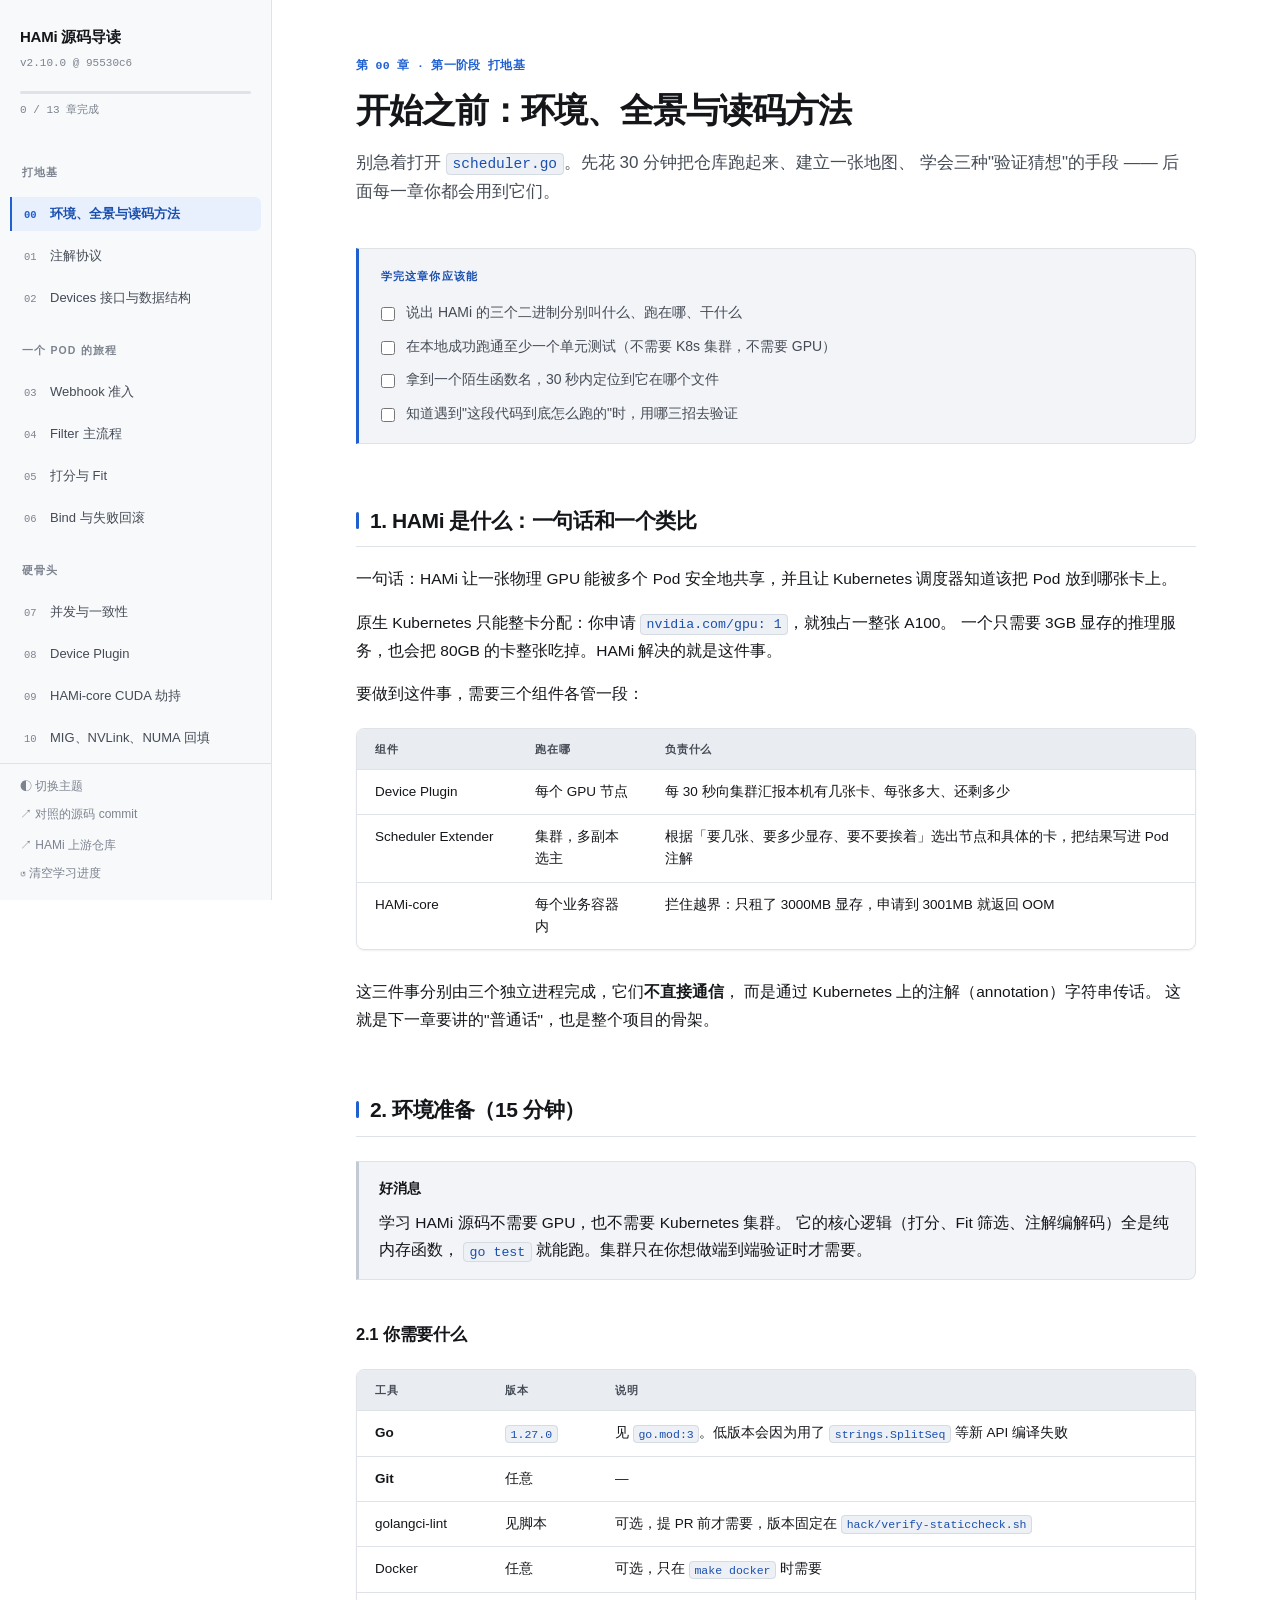
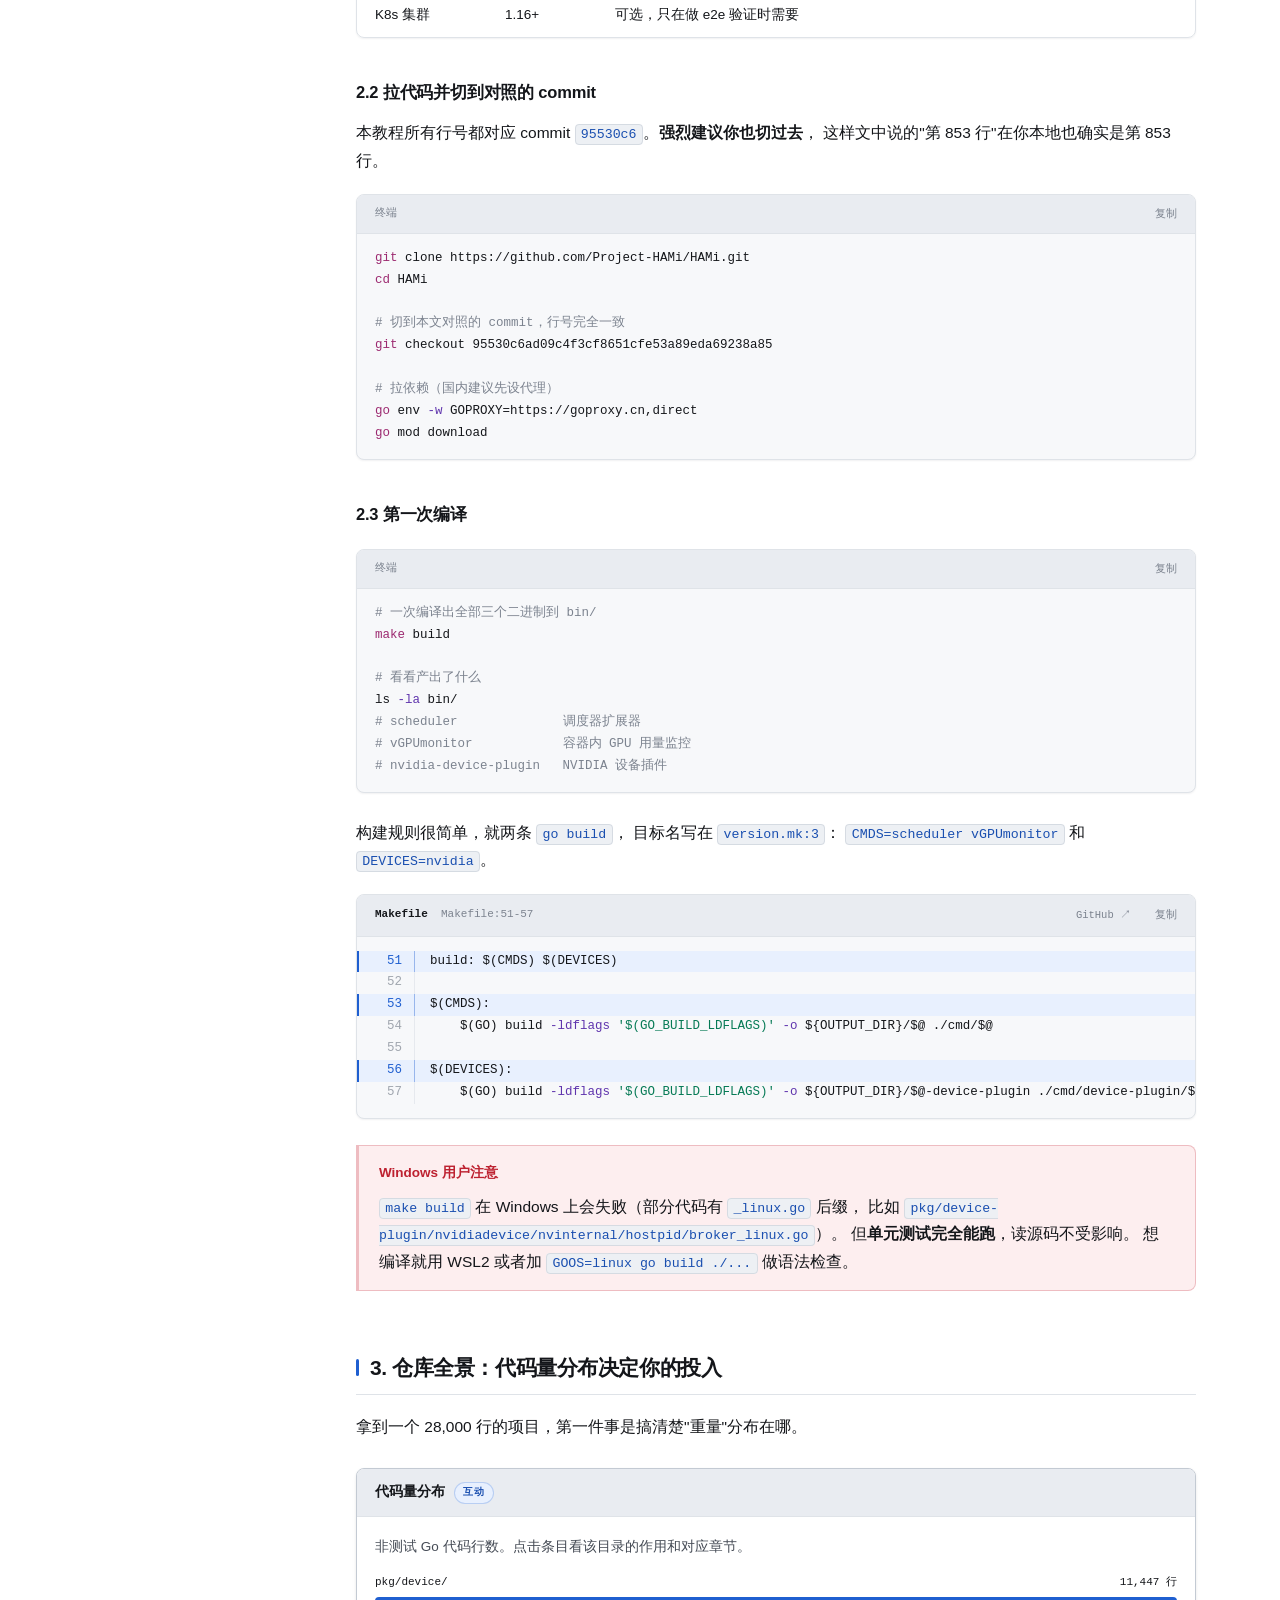
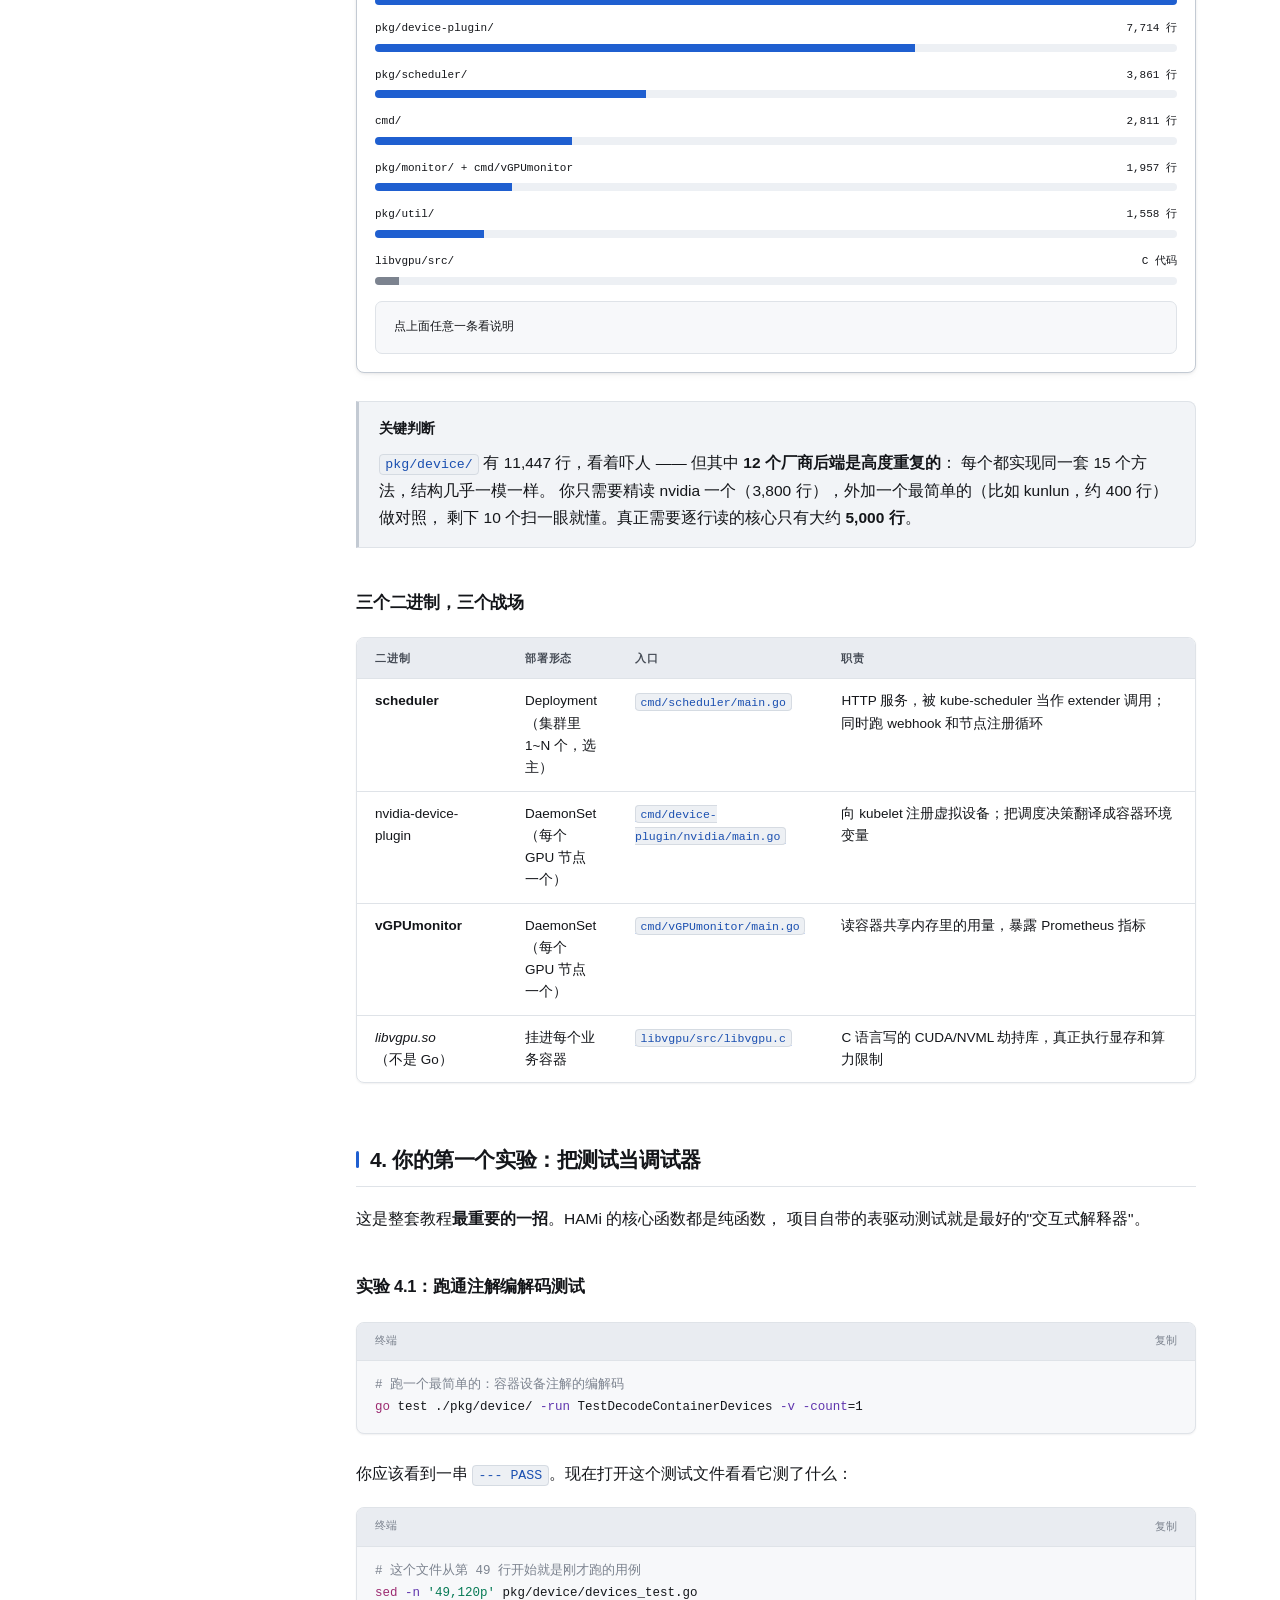
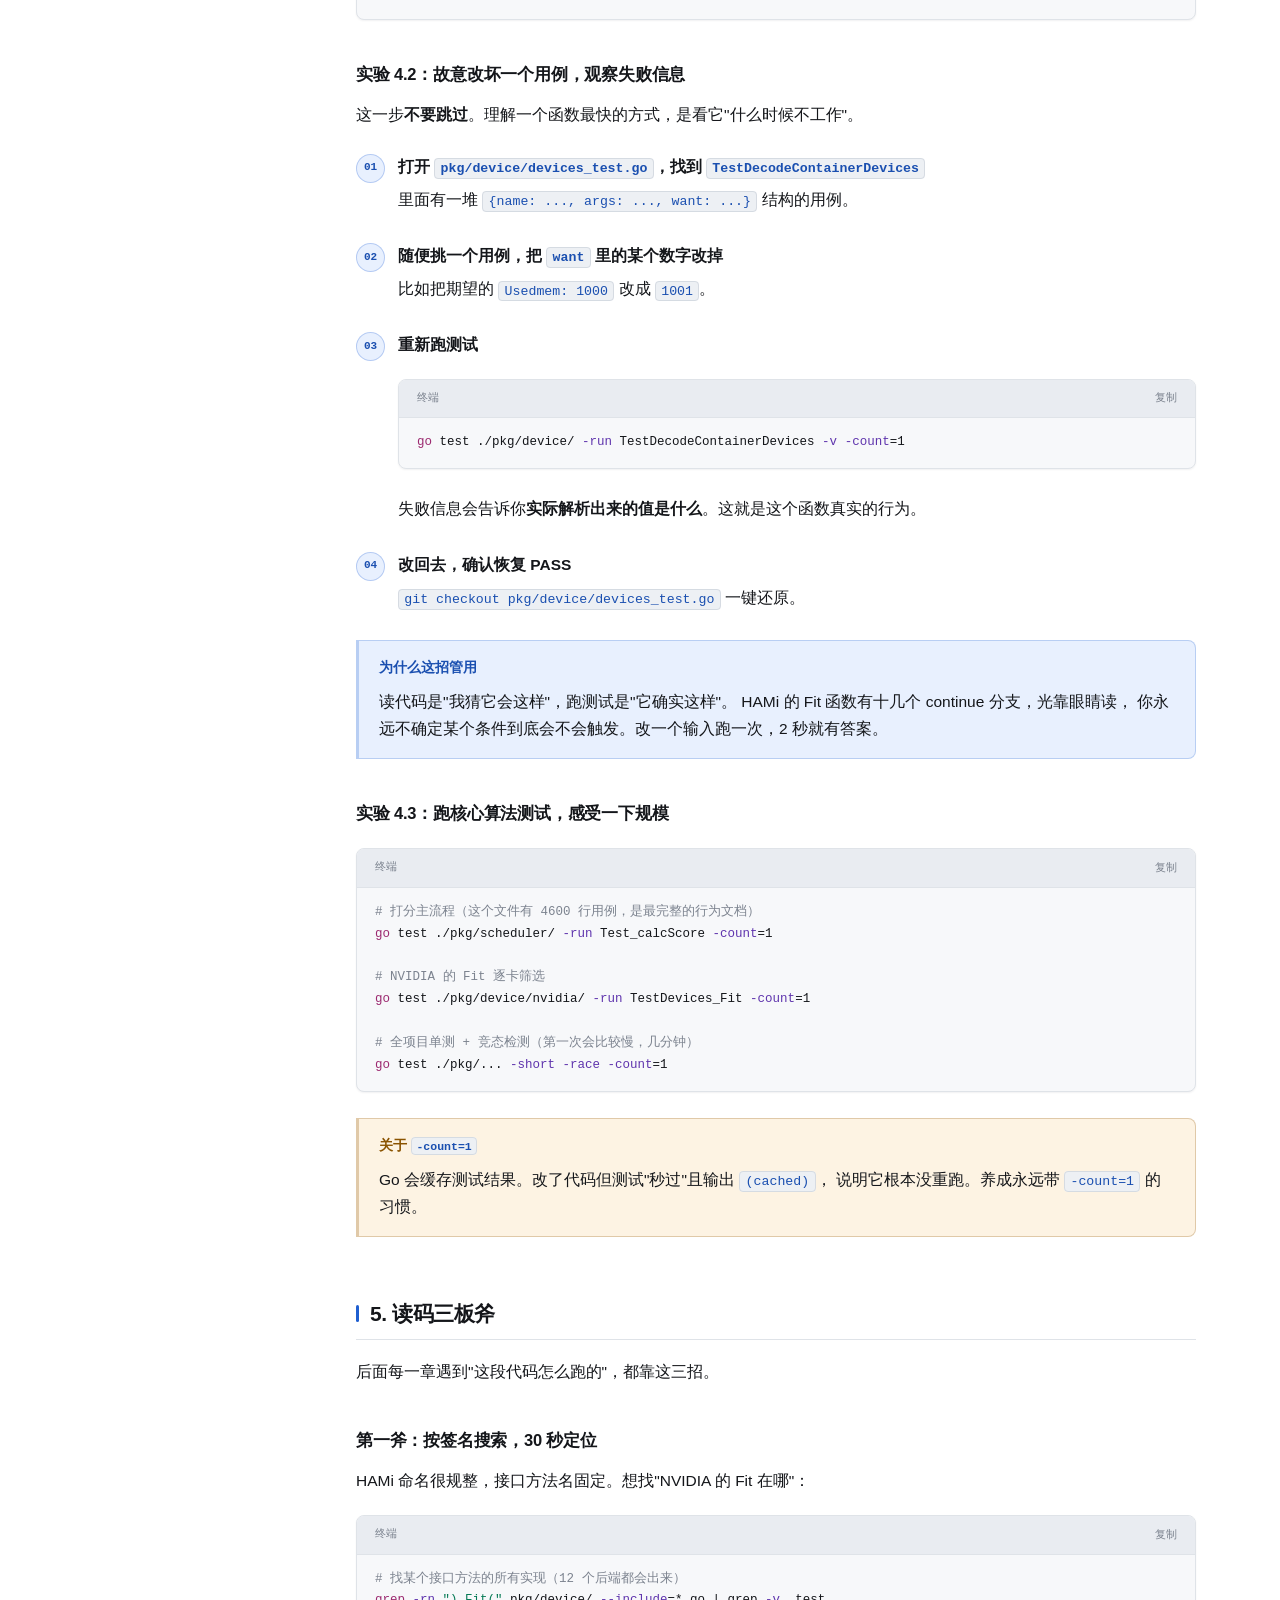
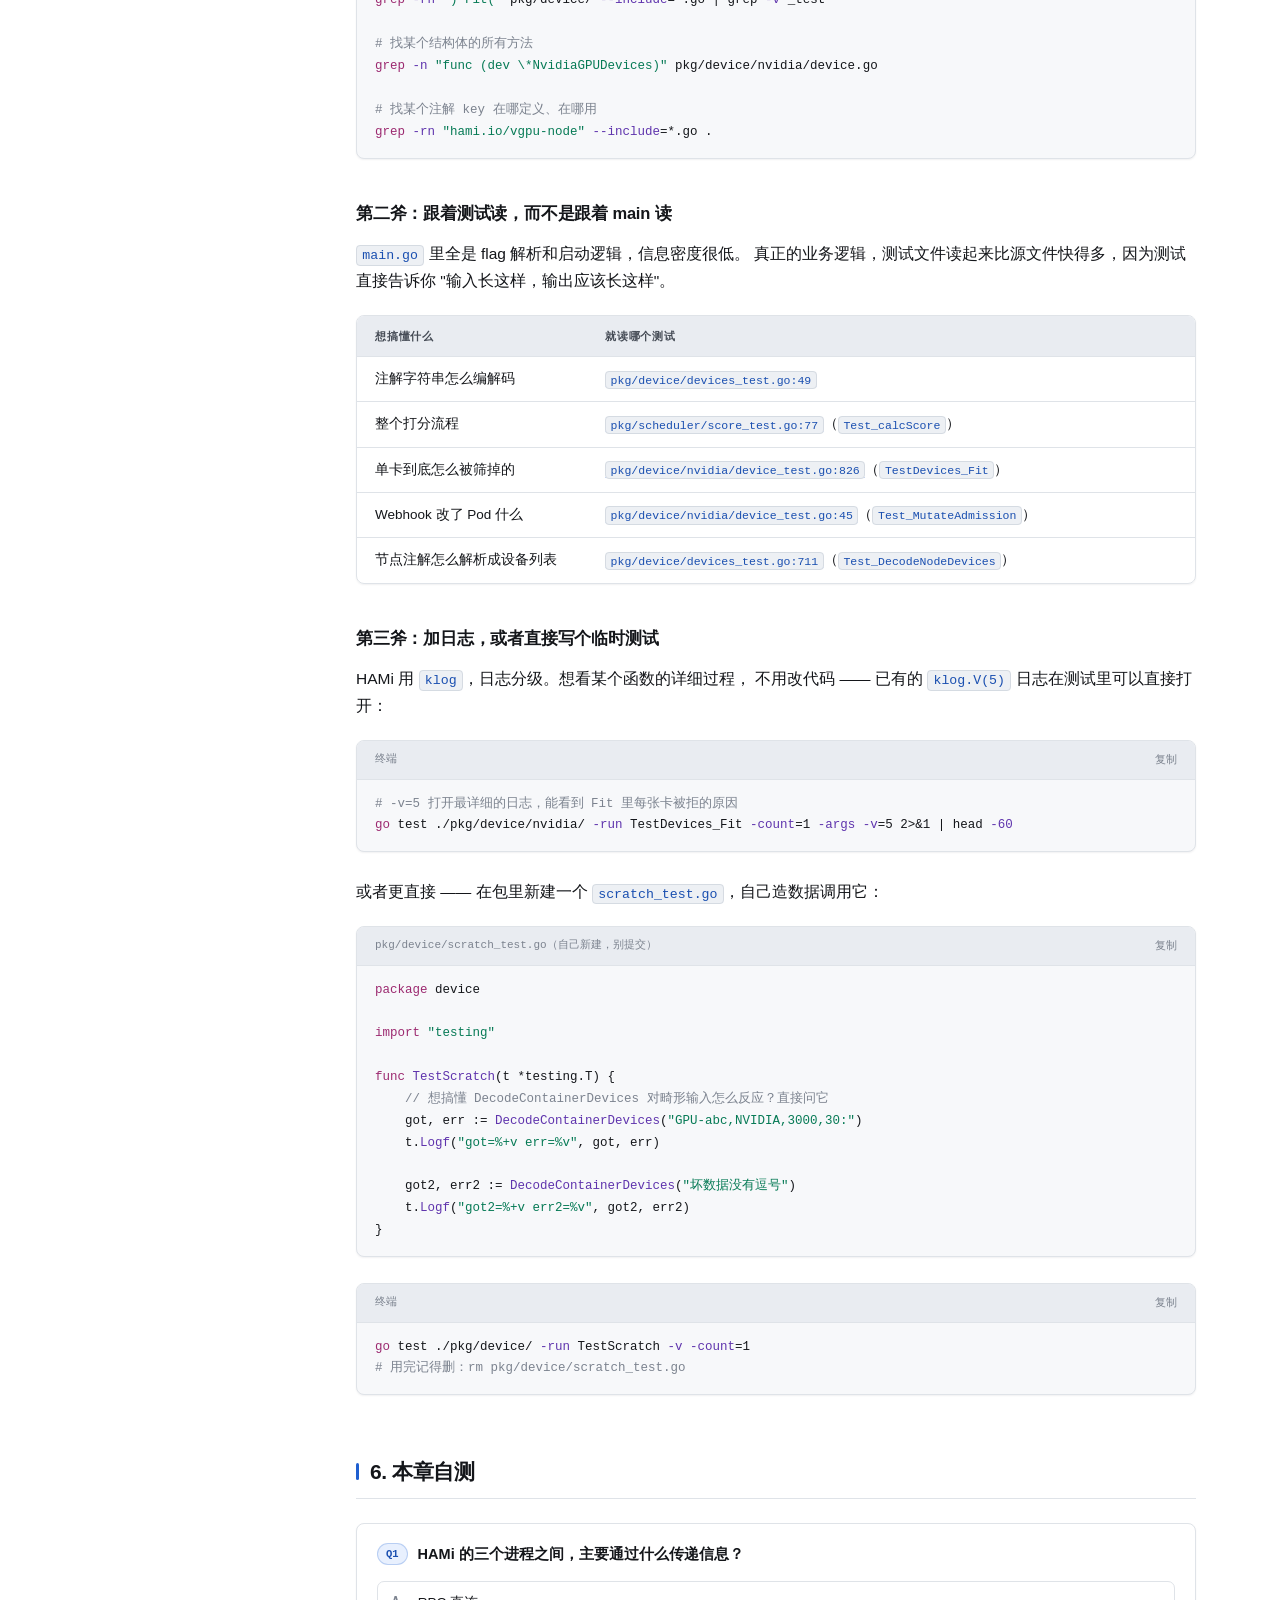
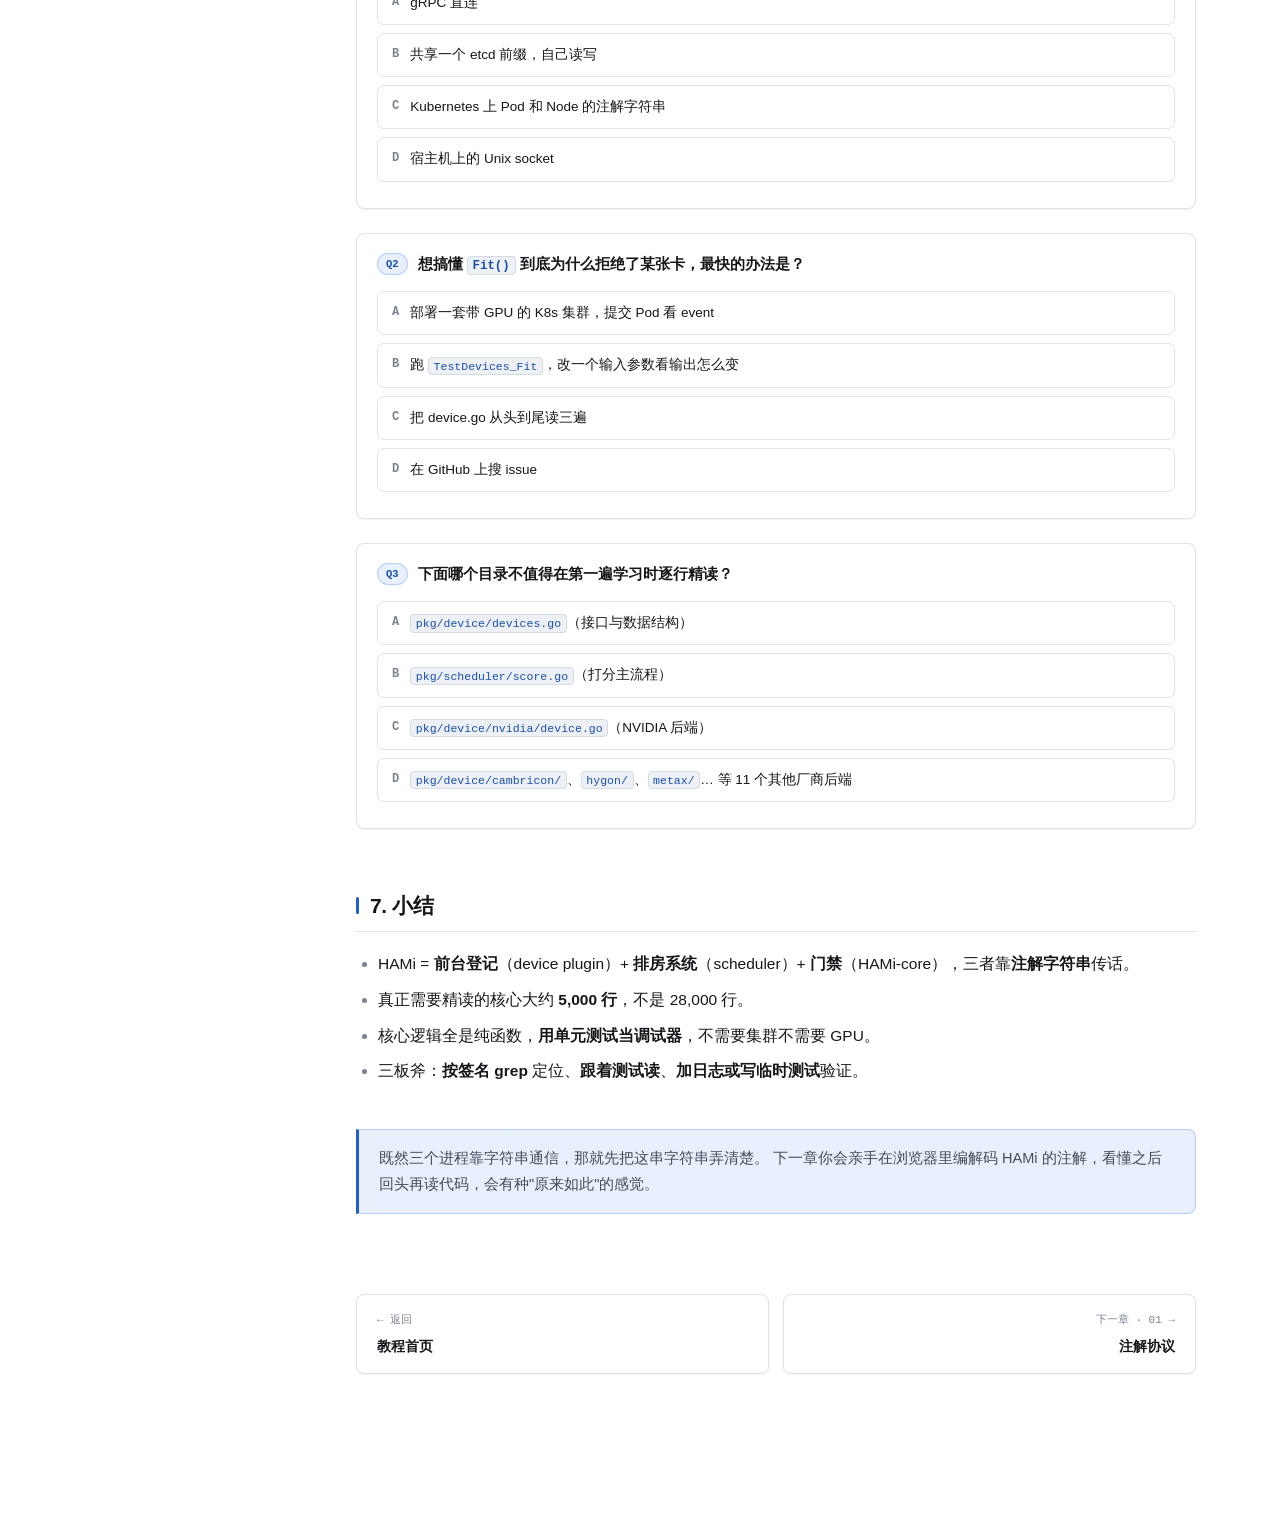
==== chapters/00-start.html @ 04f5b280 "init: HAMi source code walkthrough" ====
<!DOCTYPE html>
<html lang="zh-CN">
<head>
<meta charset="utf-8">
<meta name="viewport" content="width=device-width, initial-scale=1">
<title>00 · 开始之前 — HAMi 源码导读</title>
<link rel="stylesheet" href="../assets/css/style.css">
<link rel="icon" href="data:image/svg+xml,%3Csvg xmlns='http://www.w3.org/2000/svg' viewBox='0 0 32 32'%3E%3Crect width='32' height='32' rx='7' fill='%2316181d'/%3E%3Ctext x='16' y='23' font-size='17' font-family='monospace' font-weight='bold' fill='%23fff' text-anchor='middle'%3EH%3C/text%3E%3C/svg%3E">
</head>
<body>
<div class="layout">
  <nav class="sidebar" id="sidebar"></nav>
  <main class="main">

    <div class="page-kicker">第 00 章 · 第一阶段 打地基</div>
    <h1 class="page-title">开始之前：环境、全景与读码方法</h1>
    <p class="page-lede">
      别急着打开 <code>scheduler.go</code>。先花 30 分钟把仓库跑起来、建立一张地图、
      学会三种"验证猜想"的手段 —— 后面每一章你都会用到它们。
    </p>

    <div class="goals">
      <h3>学完这章你应该能</h3>
      <ul>
        <li>说出 HAMi 的三个二进制分别叫什么、跑在哪、干什么</li>
        <li>在本地成功跑通至少一个单元测试（不需要 K8s 集群，不需要 GPU）</li>
        <li>拿到一个陌生函数名，30 秒内定位到它在哪个文件</li>
        <li>知道遇到"这段代码到底怎么跑的"时，用哪三招去验证</li>
      </ul>
    </div>

    <h2>1. HAMi 是什么：一句话和一个类比</h2>

    <p>
      一句话：HAMi 让一张物理 GPU 能被多个 Pod 安全地共享，并且让 Kubernetes 调度器知道该把 Pod 放到哪张卡上。
    </p>

    <p>
      原生 Kubernetes 只能整卡分配：你申请 <code>nvidia.com/gpu: 1</code>，就独占一整张 A100。
      一个只需要 3GB 显存的推理服务，也会把 80GB 的卡整张吃掉。HAMi 解决的就是这件事。
    </p>

    <p>要做到这件事，需要三个组件各管一段：</p>

    <div class="tbl-wrap">
    <table>
      <tr><th style="width:160px">组件</th><th style="width:130px">跑在哪</th><th>负责什么</th></tr>
      <tr><td>Device Plugin</td><td>每个 GPU 节点</td>
        <td>每 30 秒向集群汇报本机有几张卡、每张多大、还剩多少</td></tr>
      <tr><td>Scheduler Extender</td><td>集群，多副本选主</td>
        <td>根据「要几张、要多少显存、要不要挨着」选出节点和具体的卡，把结果写进 Pod 注解</td></tr>
      <tr><td>HAMi-core</td><td>每个业务容器内</td>
        <td>拦住越界：只租了 3000MB 显存，申请到 3001MB 就返回 OOM</td></tr>
    </table>
    </div>

    <p>
      这三件事分别由三个独立进程完成，它们<strong>不直接通信</strong>，
      而是通过 Kubernetes 上的注解（annotation）字符串传话。
      这就是下一章要讲的"普通话"，也是整个项目的骨架。
    </p>

    <h2>2. 环境准备（15 分钟）</h2>

    <div class="note">
      <div class="t">好消息</div>
      <p style="margin-bottom:0">
        学习 HAMi 源码不需要 GPU，也不需要 Kubernetes 集群。
        它的核心逻辑（打分、Fit 筛选、注解编解码）全是纯内存函数，
        <code>go test</code> 就能跑。集群只在你想做端到端验证时才需要。
      </p>
    </div>

    <h3>2.1 你需要什么</h3>

    <div class="tbl-wrap">
    <table>
      <tr><th style="width:130px">工具</th><th style="width:110px">版本</th><th>说明</th></tr>
      <tr><td><b>Go</b></td><td><code>1.27.0</code></td><td>见 <span data-srcref="go.mod:3"></span>。低版本会因为用了 <code>strings.SplitSeq</code> 等新 API 编译失败</td></tr>
      <tr><td><b>Git</b></td><td>任意</td><td>—</td></tr>
      <tr><td>golangci-lint</td><td>见脚本</td><td>可选，提 PR 前才需要，版本固定在 <span data-srcref="hack/verify-staticcheck.sh"></span></td></tr>
      <tr><td>Docker</td><td>任意</td><td>可选，只在 <code>make docker</code> 时需要</td></tr>
      <tr><td>K8s 集群</td><td>1.16+</td><td>可选，只在做 e2e 验证时需要</td></tr>
    </table>
    </div>

    <h3>2.2 拉代码并切到对照的 commit</h3>

    <p>
      本教程所有行号都对应 commit <code>95530c6</code>。<strong>强烈建议你也切过去</strong>，
      这样文中说的"第 853 行"在你本地也确实是第 853 行。
    </p>

    <div class="codeblock" data-lang="bash">
<pre><code>git clone https://github.com/Project-HAMi/HAMi.git
cd HAMi

# 切到本文对照的 commit，行号完全一致
git checkout 95530c6ad09c4f3cf8651cfe53a89eda69238a85

# 拉依赖（国内建议先设代理）
go env -w GOPROXY=https://goproxy.cn,direct
go mod download</code></pre>
    </div>

    <h3>2.3 第一次编译</h3>

    <div class="codeblock" data-lang="bash">
<pre><code># 一次编译出全部三个二进制到 bin/
make build

# 看看产出了什么
ls -la bin/
# scheduler              调度器扩展器
# vGPUmonitor            容器内 GPU 用量监控
# nvidia-device-plugin   NVIDIA 设备插件</code></pre>
    </div>

    <p>
      构建规则很简单，就两条 <code>go build</code>，
      目标名写在 <span data-srcref="version.mk:3"></span>：
      <code>CMDS=scheduler vGPUmonitor</code> 和 <code>DEVICES=nvidia</code>。
    </p>

    <div class="codeblock" data-file="Makefile" data-start="51" data-lang="bash" data-hl="1,3,6">
<pre><code>build: $(CMDS) $(DEVICES)

$(CMDS):
	$(GO) build -ldflags '$(GO_BUILD_LDFLAGS)' -o ${OUTPUT_DIR}/$@ ./cmd/$@

$(DEVICES):
	$(GO) build -ldflags '$(GO_BUILD_LDFLAGS)' -o ${OUTPUT_DIR}/$@-device-plugin ./cmd/device-plugin/$@</code></pre>
    </div>

    <div class="note trap">
      <div class="t">Windows 用户注意</div>
      <p style="margin-bottom:0">
        <code>make build</code> 在 Windows 上会失败（部分代码有 <code>_linux.go</code> 后缀，
        比如 <span data-srcref="pkg/device-plugin/nvidiadevice/nvinternal/hostpid/broker_linux.go"></span>）。
        但<strong>单元测试完全能跑</strong>，读源码不受影响。
        想编译就用 WSL2 或者加 <code>GOOS=linux go build ./...</code> 做语法检查。
      </p>
    </div>

    <h2>3. 仓库全景：代码量分布决定你的投入</h2>

    <p>拿到一个 28,000 行的项目，第一件事是搞清楚"重量"分布在哪。</p>

    <div class="lab">
      <header>代码量分布<span class="badge">互动</span></header>
      <div class="body">
        <p style="font-size:13.5px;color:var(--fg-soft);margin-bottom:14px">
          非测试 Go 代码行数。点击条目看该目录的作用和对应章节。
        </p>
        <div id="locChart"></div>
        <div class="out" id="locOut">点上面任意一条看说明</div>
      </div>
    </div>

    <div class="note">
      <div class="t">关键判断</div>
      <p style="margin-bottom:0">
        <code>pkg/device/</code> 有 11,447 行，看着吓人 —— 但其中 <strong>12 个厂商后端是高度重复的</strong>：
        每个都实现同一套 15 个方法，结构几乎一模一样。
        你只需要精读 nvidia 一个（3,800 行），外加一个最简单的（比如 kunlun，约 400 行）做对照，
        剩下 10 个扫一眼就懂。真正需要逐行读的核心只有大约 <b>5,000 行</b>。
      </p>
    </div>

    <h3>三个二进制，三个战场</h3>

    <div class="tbl-wrap">
    <table>
      <tr><th style="width:150px">二进制</th><th style="width:110px">部署形态</th><th style="width:180px">入口</th><th>职责</th></tr>
      <tr>
        <td><b>scheduler</b></td>
        <td>Deployment<br>（集群里 1~N 个，选主）</td>
        <td><span data-srcref="cmd/scheduler/main.go"></span></td>
        <td>HTTP 服务，被 kube-scheduler 当作 extender 调用；同时跑 webhook 和节点注册循环</td>
      </tr>
      <tr>
        <td>nvidia-device-plugin</td>
        <td>DaemonSet<br>（每个 GPU 节点一个）</td>
        <td><span data-srcref="cmd/device-plugin/nvidia/main.go"></span></td>
        <td>向 kubelet 注册虚拟设备；把调度决策翻译成容器环境变量</td>
      </tr>
      <tr>
        <td><b>vGPUmonitor</b></td>
        <td>DaemonSet<br>（每个 GPU 节点一个）</td>
        <td><span data-srcref="cmd/vGPUmonitor/main.go"></span></td>
        <td>读容器共享内存里的用量，暴露 Prometheus 指标</td>
      </tr>
      <tr>
        <td><i>libvgpu.so</i><br>（不是 Go）</td>
        <td>挂进每个业务容器</td>
        <td><span data-srcref="libvgpu/src/libvgpu.c"></span></td>
        <td>C 语言写的 CUDA/NVML 劫持库，真正执行显存和算力限制</td>
      </tr>
    </table>
    </div>

    <h2>4. 你的第一个实验：把测试当调试器</h2>

    <p>
      这是整套教程<strong>最重要的一招</strong>。HAMi 的核心函数都是纯函数，
      项目自带的表驱动测试就是最好的"交互式解释器"。
    </p>

    <h3>实验 4.1：跑通注解编解码测试</h3>

    <div class="codeblock" data-lang="bash">
<pre><code># 跑一个最简单的：容器设备注解的编解码
go test ./pkg/device/ -run TestDecodeContainerDevices -v -count=1</code></pre>
    </div>

    <p>你应该看到一串 <code>--- PASS</code>。现在打开这个测试文件看看它测了什么：</p>

    <div class="codeblock" data-lang="bash">
<pre><code># 这个文件从第 49 行开始就是刚才跑的用例
sed -n '49,120p' pkg/device/devices_test.go</code></pre>
    </div>

    <h3>实验 4.2：故意改坏一个用例，观察失败信息</h3>

    <p>
      这一步<strong>不要跳过</strong>。理解一个函数最快的方式，是看它"什么时候不工作"。
    </p>

    <ol class="steps">
      <li>
        <span class="st">打开 <code>pkg/device/devices_test.go</code>，找到 <code>TestDecodeContainerDevices</code></span>
        里面有一堆 <code>{name: ..., args: ..., want: ...}</code> 结构的用例。
      </li>
      <li>
        <span class="st">随便挑一个用例，把 <code>want</code> 里的某个数字改掉</span>
        比如把期望的 <code>Usedmem: 1000</code> 改成 <code>1001</code>。
      </li>
      <li>
        <span class="st">重新跑测试</span>
        <div class="codeblock" data-lang="bash"><pre><code>go test ./pkg/device/ -run TestDecodeContainerDevices -v -count=1</code></pre></div>
        失败信息会告诉你<strong>实际解析出来的值是什么</strong>。这就是这个函数真实的行为。
      </li>
      <li>
        <span class="st">改回去，确认恢复 PASS</span>
        <code>git checkout pkg/device/devices_test.go</code> 一键还原。
      </li>
    </ol>

    <div class="note tip">
      <div class="t">为什么这招管用</div>
      <p style="margin-bottom:0">
        读代码是"我猜它会这样"，跑测试是"它确实这样"。
        HAMi 的 Fit 函数有十几个 continue 分支，光靠眼睛读，
        你永远不确定某个条件到底会不会触发。改一个输入跑一次，2 秒就有答案。
      </p>
    </div>

    <h3>实验 4.3：跑核心算法测试，感受一下规模</h3>

    <div class="codeblock" data-lang="bash">
<pre><code># 打分主流程（这个文件有 4600 行用例，是最完整的行为文档）
go test ./pkg/scheduler/ -run Test_calcScore -count=1

# NVIDIA 的 Fit 逐卡筛选
go test ./pkg/device/nvidia/ -run TestDevices_Fit -count=1

# 全项目单测 + 竞态检测（第一次会比较慢，几分钟）
go test ./pkg/... -short -race -count=1</code></pre>
    </div>

    <div class="note warn">
      <div class="t">关于 <code>-count=1</code></div>
      <p style="margin-bottom:0">
        Go 会缓存测试结果。改了代码但测试"秒过"且输出 <code>(cached)</code>，
        说明它根本没重跑。养成永远带 <code>-count=1</code> 的习惯。
      </p>
    </div>

    <h2>5. 读码三板斧</h2>

    <p>后面每一章遇到"这段代码怎么跑的"，都靠这三招。</p>

    <h3>第一斧：按签名搜索，30 秒定位</h3>

    <p>
      HAMi 命名很规整，接口方法名固定。想找"NVIDIA 的 Fit 在哪"：
    </p>

    <div class="codeblock" data-lang="bash">
<pre><code># 找某个接口方法的所有实现（12 个后端都会出来）
grep -rn ") Fit(" pkg/device/ --include=*.go | grep -v _test

# 找某个结构体的所有方法
grep -n "func (dev \*NvidiaGPUDevices)" pkg/device/nvidia/device.go

# 找某个注解 key 在哪定义、在哪用
grep -rn "hami.io/vgpu-node" --include=*.go .</code></pre>
    </div>

    <h3>第二斧：跟着测试读，而不是跟着 main 读</h3>

    <p>
      <code>main.go</code> 里全是 flag 解析和启动逻辑，信息密度很低。
      真正的业务逻辑，测试文件读起来比源文件快得多，因为测试直接告诉你
      "输入长这样，输出应该长这样"。
    </p>

    <div class="tbl-wrap">
    <table>
      <tr><th style="width:230px">想搞懂什么</th><th>就读哪个测试</th></tr>
      <tr><td>注解字符串怎么编解码</td><td><span data-srcref="pkg/device/devices_test.go:49"></span></td></tr>
      <tr><td>整个打分流程</td><td><span data-srcref="pkg/scheduler/score_test.go:77"></span>（<code>Test_calcScore</code>）</td></tr>
      <tr><td>单卡到底怎么被筛掉的</td><td><span data-srcref="pkg/device/nvidia/device_test.go:826"></span>（<code>TestDevices_Fit</code>）</td></tr>
      <tr><td>Webhook 改了 Pod 什么</td><td><span data-srcref="pkg/device/nvidia/device_test.go:45"></span>（<code>Test_MutateAdmission</code>）</td></tr>
      <tr><td>节点注解怎么解析成设备列表</td><td><span data-srcref="pkg/device/devices_test.go:711"></span>（<code>Test_DecodeNodeDevices</code>）</td></tr>
    </table>
    </div>

    <h3>第三斧：加日志，或者直接写个临时测试</h3>

    <p>
      HAMi 用 <code>klog</code>，日志分级。想看某个函数的详细过程，
      不用改代码 —— 已有的 <code>klog.V(5)</code> 日志在测试里可以直接打开：
    </p>

    <div class="codeblock" data-lang="bash">
<pre><code># -v=5 打开最详细的日志，能看到 Fit 里每张卡被拒的原因
go test ./pkg/device/nvidia/ -run TestDevices_Fit -count=1 -args -v=5 2>&amp;1 | head -60</code></pre>
    </div>

    <p>或者更直接 —— 在包里新建一个 <code>scratch_test.go</code>，自己造数据调用它：</p>

    <div class="codeblock" data-lang="go" data-title="pkg/device/scratch_test.go（自己新建，别提交）">
<pre><code>package device

import "testing"

func TestScratch(t *testing.T) {
	// 想搞懂 DecodeContainerDevices 对畸形输入怎么反应？直接问它
	got, err := DecodeContainerDevices("GPU-abc,NVIDIA,3000,30:")
	t.Logf("got=%+v err=%v", got, err)

	got2, err2 := DecodeContainerDevices("坏数据没有逗号")
	t.Logf("got2=%+v err2=%v", got2, err2)
}</code></pre>
    </div>

    <div class="codeblock" data-lang="bash">
<pre><code>go test ./pkg/device/ -run TestScratch -v -count=1
# 用完记得删：rm pkg/device/scratch_test.go</code></pre>
    </div>

    <h2>6. 本章自测</h2>

    <div class="quiz" data-answer="C">
      <div class="q">HAMi 的三个进程之间，主要通过什么传递信息？</div>
      <div class="opt" data-k="A"><span class="k">A</span><span>gRPC 直连</span></div>
      <div class="opt" data-k="B"><span class="k">B</span><span>共享一个 etcd 前缀，自己读写</span></div>
      <div class="opt" data-k="C"><span class="k">C</span><span>Kubernetes 上 Pod 和 Node 的注解字符串</span></div>
      <div class="opt" data-k="D"><span class="k">D</span><span>宿主机上的 Unix socket</span></div>
      <div class="expl">
        调度器把决策写进 Pod 注解，设备插件把节点设备清单写进 Node 注解，
        双方都只跟 kube-apiserver 打交道，互不直连。
        这个设计让每个组件都可以独立重启而不丢状态 —— 但也意味着<strong>注解格式就是它们的 API</strong>，
        改格式是破坏性变更。下一章专门讲这个。
        （设备插件确实用 gRPC，但那是跟 <i>kubelet</i> 通信，不是跟调度器。）
      </div>
    </div>

    <div class="quiz" data-answer="B">
      <div class="q">想搞懂 <code>Fit()</code> 到底为什么拒绝了某张卡，最快的办法是？</div>
      <div class="opt" data-k="A"><span class="k">A</span><span>部署一套带 GPU 的 K8s 集群，提交 Pod 看 event</span></div>
      <div class="opt" data-k="B"><span class="k">B</span><span>跑 <code>TestDevices_Fit</code>，改一个输入参数看输出怎么变</span></div>
      <div class="opt" data-k="C"><span class="k">C</span><span>把 device.go 从头到尾读三遍</span></div>
      <div class="opt" data-k="D"><span class="k">D</span><span>在 GitHub 上搜 issue</span></div>
      <div class="expl">
        <code>Fit</code> 是纯函数：给它一组 <code>DeviceUsage</code> 和一个请求，
        它返回能不能放下 + 原因字符串。不需要集群，不需要 GPU，2 秒出结果。
        A 太重，C 效率低（十几个 continue 分支光看很难确定哪个会触发），D 是补充手段。
      </div>
    </div>

    <div class="quiz" data-answer="D">
      <div class="q">下面哪个目录<strong>不值得</strong>在第一遍学习时逐行精读？</div>
      <div class="opt" data-k="A"><span class="k">A</span><span><code>pkg/device/devices.go</code>（接口与数据结构）</span></div>
      <div class="opt" data-k="B"><span class="k">B</span><span><code>pkg/scheduler/score.go</code>（打分主流程）</span></div>
      <div class="opt" data-k="C"><span class="k">C</span><span><code>pkg/device/nvidia/device.go</code>（NVIDIA 后端）</span></div>
      <div class="opt" data-k="D"><span class="k">D</span><span><code>pkg/device/cambricon/</code>、<code>hygon/</code>、<code>metax/</code>… 等 11 个其他厂商后端</span></div>
      <div class="expl">
        这 11 个后端都实现同一套 <code>Devices</code> 接口，结构高度雷同。
        精读 nvidia 一个 + 扫一个最简单的（如 <code>kunlun</code>）做对照就够了，
        剩下的等你真要改某家硬件时再看。
        把时间花在 A、B、C 上，那才是主干。
      </div>
    </div>

    <h2>7. 小结</h2>

    <ul>
      <li>HAMi = <b>前台登记</b>（device plugin）+ <b>排房系统</b>（scheduler）+ <b>门禁</b>（HAMi-core），三者靠<b>注解字符串</b>传话。</li>
      <li>真正需要精读的核心大约 <b>5,000 行</b>，不是 28,000 行。</li>
      <li>核心逻辑全是纯函数，<b>用单元测试当调试器</b>，不需要集群不需要 GPU。</li>
      <li>三板斧：<b>按签名 grep</b> 定位、<b>跟着测试读</b>、<b>加日志或写临时测试</b>验证。</li>
    </ul>

    <p class="next-hint">既然三个进程靠字符串通信，那就先把这串字符串弄清楚。
        下一章你会亲手在浏览器里编解码 HAMi 的注解，看懂之后回头再读代码，会有种"原来如此"的感觉。</p>

    <div class="chapter-nav" id="chapterNav"></div>
  </main>
</div>

<script src="../assets/js/site.js"></script>
<script>
// ---- 代码量分布互动图 ----
(function () {
  const DATA = [
    { name: 'pkg/device/',        loc: 11447, note: '设备抽象层 + 12 个厂商后端。核心是 devices.go（接口与数据结构，774 行），nvidia/ 占 3800 行，其余 11 家高度雷同。', ch: '第 02、05、10 章' },
    { name: 'pkg/device-plugin/', loc: 7714,  note: 'NVIDIA 设备插件内部实现，从 NVIDIA 官方 k8s-device-plugin fork 改造而来。核心是 plugin/server.go（1245 行）的 ListAndWatch 和 Allocate。', ch: '第 08 章' },
    { name: 'pkg/scheduler/',     loc: 3861,  note: '调度器扩展器。scheduler.go（1245 行）是 Filter/Bind 主流程，score.go（473 行）是打分，policy/ 是 binpack/spread 排序规则。真正的核心只有约 2000 行。', ch: '第 04、05、06 章' },
    { name: 'cmd/',               loc: 2811,  note: '三个二进制的入口：flag 解析、组件启动、HTTP 路由注册。信息密度低，扫一遍知道有什么就行。', ch: '第 00、04 章' },
    { name: 'pkg/monitor/ + cmd/vGPUmonitor', loc: 1957, note: '读容器共享内存里的 GPU 用量，暴露 Prometheus 指标。cudevshr.go 定义了跟 C 侧共享内存对齐的结构体。', ch: '第 09 章' },
    { name: 'pkg/util/',          loc: 1558,  note: '共享工具：节点锁（基于注解的分布式锁，342 行，最值得读）、K8s client、选主、打分权重解析。', ch: '第 07 章' },
    { name: 'libvgpu/src/',       loc: 0,     note: 'C 语言写的 CUDA/NVML 劫持库（HAMi-core），不算在 Go 行数里。核心：cuda/hook.c（dlsym 劫持）、cuda/memory.c（显存 OOM 检查）、multiprocess/（跨进程共享内存记账 + 算力令牌桶）。', ch: '第 09 章' },
  ];
  const max = Math.max.apply(null, DATA.map(d => d.loc));
  const host = document.getElementById('locChart');
  const out  = document.getElementById('locOut');
  host.innerHTML = DATA.map((d, i) => {
    const pct = d.loc ? Math.max(3, d.loc / max * 100) : 3;
    const label = d.loc ? d.loc.toLocaleString() + ' 行' : 'C 代码';
    return `<div class="devbar" data-i="${i}" style="cursor:pointer">
      <div class="top"><span>${d.name}</span><span>${label}</span></div>
      <div class="track"><i class="${d.loc ? 'new' : 'used'}" style="width:${pct}%"></i></div>
    </div>`;
  }).join('');
  host.querySelectorAll('.devbar').forEach(bar => {
    bar.addEventListener('click', () => {
      const d = DATA[+bar.dataset.i];
      out.innerHTML = `<span class="key">${d.name}</span>\n\n${d.note}\n\n<span class="ok">对应章节：${d.ch}</span>`;
    });
  });
})();
</script>
</body>
</html>
---- assets/css/style.css ----
/* HAMi 源码导读 */

:root {
  color-scheme: light dark;

  --bg:          #ffffff;
  --bg-side:     #f8f9fb;
  --bg-sunken:   #f2f4f7;
  --bg-raised:   #ffffff;
  --bg-code:     #f7f8fa;
  --bg-code-hd:  #e9ecf1;
  --bg-inset:    #edf0f4;

  --fg:          #14161a;
  --fg-2:        #454b55;
  --fg-3:        #7c838f;

  --line:        #dfe3e8;
  --line-2:      #c3cad3;

  --accent:      #1f5fd0;
  --accent-fg:   #1a4fb0;
  --accent-wash: #e8f0fe;

  --red:         #bd2130;
  --red-wash:    #fdeeef;
  --amber:       #8a5300;
  --amber-wash:  #fdf3e3;
  --green:       #0d7048;
  --green-wash:  #e8f6ef;

  --c-comment:   #7c838f;
  --c-string:    #067a55;
  --c-keyword:   #9c2a70;
  --c-number:    #1355ad;
  --c-type:      #0a6a88;
  --c-fn:        #5f34ad;
  --c-attr:      #1355ad;

  --sidebar-w:   272px;
  --shadow-sm:   0 1px 2px rgba(16,20,28,.06);
  --shadow-md:   0 1px 3px rgba(16,20,28,.07), 0 4px 12px -4px rgba(16,20,28,.06);

  --mono: ui-monospace, "SF Mono", "Cascadia Code", "JetBrains Mono", Menlo, Consolas, monospace;
  --sans: -apple-system, BlinkMacSystemFont, "Segoe UI", Inter, "PingFang SC",
          "Hiragino Sans GB", "Microsoft YaHei", "Noto Sans CJK SC", sans-serif;

  /* 页面内联样式里用到的旧名字 */
  --fg-soft:     var(--fg-2);
  --fg-mute:     var(--fg-3);
  --bg-soft:     var(--bg-sunken);
  --blue:        var(--accent);
  --violet:      var(--accent);
  --rose:        var(--red);
}

@media (prefers-color-scheme: dark) {
  :root:not([data-theme="light"]) {
    --bg:          #0d0f13;
    --bg-side:     #090b0e;
    --bg-sunken:   #171a20;
    --bg-raised:   #14171d;
    --bg-code:     #14171d;
    --bg-code-hd:  #1c2028;
    --bg-inset:    #1f242c;

    --fg:          #eceef2;
    --fg-2:        #a8aeb9;
    --fg-3:        #717986;

    --line:        #262b33;
    --line-2:      #39404b;

    --accent:      #6f9ef8;
    --accent-fg:   #8fb4fb;
    --accent-wash: #131c2e;

    --red:         #f0868e;
    --red-wash:    #251418;
    --amber:       #e0aa4a;
    --amber-wash:  #251d11;
    --green:       #52c48f;
    --green-wash:  #10211b;

    --c-comment:   #717986;
    --c-string:    #74d3a0;
    --c-keyword:   #f294c6;
    --c-number:    #8ab6fa;
    --c-type:      #5ccbea;
    --c-fn:        #c4a0f7;
    --c-attr:      #8ab6fa;

    --shadow-sm:   0 1px 2px rgba(0,0,0,.45);
    --shadow-md:   0 1px 3px rgba(0,0,0,.5), 0 6px 16px -6px rgba(0,0,0,.6);
  }
}

:root[data-theme="dark"] {
  --bg:          #0d0f13;
  --bg-side:     #090b0e;
  --bg-sunken:   #171a20;
  --bg-raised:   #14171d;
  --bg-code:     #14171d;
  --bg-code-hd:  #1c2028;
  --bg-inset:    #1f242c;
  --fg:          #eceef2;
  --fg-2:        #a8aeb9;
  --fg-3:        #717986;
  --line:        #262b33;
  --line-2:      #39404b;
  --accent:      #6f9ef8;
  --accent-fg:   #8fb4fb;
  --accent-wash: #131c2e;
  --red:         #f0868e;
  --red-wash:    #251418;
  --amber:       #e0aa4a;
  --amber-wash:  #251d11;
  --green:       #52c48f;
  --green-wash:  #10211b;
  --c-comment:   #717986;
  --c-string:    #74d3a0;
  --c-keyword:   #f294c6;
  --c-number:    #8ab6fa;
  --c-type:      #5ccbea;
  --c-fn:        #c4a0f7;
  --c-attr:      #8ab6fa;
  --shadow-sm:   0 1px 2px rgba(0,0,0,.45);
  --shadow-md:   0 1px 3px rgba(0,0,0,.5), 0 6px 16px -6px rgba(0,0,0,.6);
}

* { box-sizing: border-box; }
html { scroll-behavior: smooth; scroll-padding-top: 32px; -webkit-text-size-adjust: 100%; }

body {
  margin: 0;
  background: var(--bg);
  color: var(--fg);
  font-family: var(--sans);
  font-size: 15.5px;
  line-height: 1.78;
  -webkit-font-smoothing: antialiased;
}

/* ══ 滚动条 ══ */
* { scrollbar-width: thin; scrollbar-color: var(--line-2) transparent; }
::-webkit-scrollbar { width: 11px; height: 11px; }
::-webkit-scrollbar-track { background: transparent; }
::-webkit-scrollbar-thumb {
  background: var(--line-2);
  border: 3px solid transparent;
  border-radius: 8px;
  background-clip: padding-box;
}
::-webkit-scrollbar-thumb:hover { background: var(--fg-3); background-clip: padding-box; }
::-webkit-scrollbar-corner { background: transparent; }

/* ══ 布局 ══ */
.layout { display: flex; }

.sidebar {
  width: var(--sidebar-w);
  flex: 0 0 var(--sidebar-w);
  background: var(--bg-side);
  border-right: 1px solid var(--line);
  position: sticky; top: 0; height: 100vh;
  display: flex; flex-direction: column;   /* 底部那组链接固定，不跟着滚 */
  overflow: hidden;
  padding: 24px 0 0;
}

.main { flex: 1 1 auto; min-width: 0; padding: 56px 60px 160px; max-width: 960px; margin: 0 auto; }

@media (max-width: 900px) {
  .sidebar {
    position: fixed; z-index: 60; left: 0; top: 0;
    transform: translateX(-100%); transition: transform .2s cubic-bezier(.4,0,.2,1);
  }
  .sidebar.open { transform: none; box-shadow: 0 0 0 100vmax rgba(0,0,0,.45); }
  .main { padding: 70px 20px 120px; }
  .menu-btn { display: flex !important; }
}

.menu-btn {
  display: none; position: fixed; top: 12px; left: 12px; z-index: 70;
  width: 36px; height: 36px; border-radius: 8px;
  align-items: center; justify-content: center;
  background: var(--bg); border: 1px solid var(--line-2);
  color: var(--fg); cursor: pointer; font-size: 15px; box-shadow: var(--shadow-sm);
}

/* ══ 侧边栏 ══ */
.brand { flex: none; padding: 0 20px 18px; }
.brand a { text-decoration: none; color: inherit; display: block; border: 0; }
.brand h1 { font-size: 15px; font-weight: 700; margin: 0 0 3px; letter-spacing: -.015em; }
.brand .sub { font-size: 11px; color: var(--fg-3); font-family: var(--mono); }

.progress-wrap { flex: none; padding: 0 20px 6px; }
.progress-bar { height: 3px; background: var(--line); border-radius: 2px; overflow: hidden; }
.progress-bar > i {
  display: block; height: 100%; background: var(--accent);
  width: 0; border-radius: 2px; transition: width .4s cubic-bezier(.4,0,.2,1);
}
.progress-text { font-size: 11px; color: var(--fg-3); margin-top: 7px; font-family: var(--mono); }

.nav {
  flex: 1 1 auto; overflow-y: auto; overscroll-behavior: contain;
  list-style: none; margin: 18px 0 0; padding: 0 10px 16px;
}
.nav .group {
  font-size: 10.5px; letter-spacing: .11em; text-transform: uppercase;
  color: var(--fg-3); padding: 18px 12px 7px; font-weight: 700;
}
.nav li:first-child .group { padding-top: 0; }
.nav a {
  display: flex; align-items: baseline; gap: 10px;
  padding: 7px 12px; border-radius: 6px;
  color: var(--fg-2); text-decoration: none; border: 0;
  font-size: 13px; line-height: 1.55;
  border-left: 2px solid transparent;
}
.nav a:hover { background: var(--bg-sunken); color: var(--fg); }
.nav a.active {
  background: var(--accent-wash); color: var(--accent-fg);
  font-weight: 700; border-left-color: var(--accent);
  border-radius: 0 6px 6px 0;
}
.nav .num { flex: 0 0 auto; font-family: var(--mono); font-size: 10.5px; color: var(--fg-3); min-width: 16px; }
.nav a.active .num { color: var(--accent); }
.nav .t { flex: 1 1 auto; }
.nav .done-dot { flex: 0 0 auto; color: var(--green); font-size: 11px; }

.side-foot {
  flex: none;                                  /* 钉在底部，不随目录滚动 */
  padding: 14px 20px 18px; margin: 0;
  border-top: 1px solid var(--line);
  background: var(--bg-side);
}
.side-foot button, .side-foot a {
  display: block; width: 100%; text-align: left; margin-bottom: 9px;
  background: none; border: 0; padding: 0; font-size: 12px;
  color: var(--fg-3); cursor: pointer; font-family: inherit; text-decoration: none;
}
.side-foot > :last-child { margin-bottom: 0; }
.side-foot button:hover, .side-foot a:hover { color: var(--accent-fg); }

/* ══ 排版 ══ */
.page-kicker {
  font-family: var(--mono); font-size: 11.5px; color: var(--accent);
  letter-spacing: .03em; margin-bottom: 14px; font-weight: 600;
}
h1.page-title { font-size: 34px; line-height: 1.22; margin: 0 0 16px; letter-spacing: -.03em; font-weight: 700; }
.page-lede { font-size: 17px; line-height: 1.72; color: var(--fg-2); margin: 0 0 42px; }

h2 {
  font-size: 21px; margin: 62px 0 18px; letter-spacing: -.02em;
  font-weight: 700; line-height: 1.4;
  padding-bottom: 11px; border-bottom: 1px solid var(--line);
}
h2::before {
  content: ""; display: inline-block;
  width: 3px; height: .82em; border-radius: 2px;
  background: var(--accent); margin-right: 11px; vertical-align: -1px;
}
h3 { font-size: 16.5px; margin: 40px 0 12px; font-weight: 700; letter-spacing: -.012em; }
h4 { font-size: 14.5px; margin: 26px 0 8px; color: var(--fg-2); font-weight: 650; }

p { margin: 0 0 16px; }
ul, ol { margin: 0 0 16px; padding-left: 22px; }
li { margin-bottom: 8px; }
li::marker { color: var(--fg-3); }
li > ul, li > ol { margin-top: 8px; }

a { color: var(--accent-fg); text-decoration: none; border-bottom: 1px solid color-mix(in srgb, var(--accent) 32%, transparent); }
a:hover { border-bottom-color: var(--accent); background: color-mix(in srgb, var(--accent) 8%, transparent); }

strong, b { font-weight: 700; color: var(--fg); }

code:not(pre code) {
  font-family: var(--mono); font-size: .855em;
  background: var(--bg-inset); padding: .14em .4em; border-radius: 4px;
  color: var(--accent-fg); border: 1px solid color-mix(in srgb, var(--line-2) 55%, transparent);
}
a code { color: inherit; border-color: transparent; }
strong code, b code, th code { color: var(--fg); }

hr { border: 0; border-top: 1px solid var(--line); margin: 48px 0; }

/* ══ 代码块 ══ */
.codeblock {
  margin: 20px 0 26px;
  border: 1px solid var(--line);
  border-radius: 8px;
  overflow: hidden;
  background: var(--bg-code);
  box-shadow: var(--shadow-sm);
}
.codeblock > header {
  display: flex; align-items: center; gap: 10px;
  padding: 9px 18px;
  background: var(--bg-code-hd);
  border-bottom: 1px solid var(--line);
  font-family: var(--mono); font-size: 11px; color: var(--fg-3);
  flex-wrap: wrap;
}
.codeblock > header .path b { color: var(--fg); font-weight: 700; }
.codeblock > header .spacer { flex: 1 1 auto; }
.codeblock > header a.gh,
.codeblock > header button {
  font-family: var(--mono); font-size: 10.5px;
  background: none; border: 0; color: var(--fg-3);
  padding: 2px 0; cursor: pointer; text-decoration: none; white-space: nowrap;
}
.codeblock > header a.gh:hover,
.codeblock > header button:hover { color: var(--accent-fg); background: none; }
.codeblock > header button { margin-left: 14px; }

.codeblock pre {
  margin: 0; padding: 14px 0; overflow-x: auto;
  font-family: var(--mono); font-size: 12.5px; line-height: 1.75;
  tab-size: 4; -moz-tab-size: 4;
}
.codeblock pre code { display: block; min-width: max-content; }

/* 每行左右都留内边距，没有行号的块（终端命令等）也不会贴着边框 */
.codeblock .row { display: block; padding: 0 18px; }
.codeblock .ln {
  display: inline-block; width: 40px; padding-right: 12px; margin-right: 15px;
  text-align: right; color: var(--fg-3); opacity: .7; user-select: none;
  border-right: 1px solid var(--line);
  font-variant-numeric: tabular-nums;
}
.codeblock .row.hl { background: var(--accent-wash); box-shadow: inset 2px 0 0 var(--accent); }
.codeblock .row.hl .ln { opacity: 1; color: var(--accent); border-right-color: color-mix(in srgb, var(--accent) 40%, transparent); }

.tok-comment { color: var(--c-comment); }
.tok-string  { color: var(--c-string); }
.tok-keyword { color: var(--c-keyword); }
.tok-number  { color: var(--c-number); }
.tok-type    { color: var(--c-type); }
.tok-fn      { color: var(--c-fn); }
.tok-attr    { color: var(--c-attr); }

/* ══ 旁注 ══ */
.note {
  border: 1px solid var(--line);
  border-left: 3px solid var(--line-2);
  border-radius: 0 8px 8px 0;
  background: var(--bg-sunken);
  padding: 15px 20px;
  margin: 24px 0;
}
.note > .t { font-weight: 700; font-size: 13.5px; margin-bottom: 8px; color: var(--fg); }
.note > :last-child { margin-bottom: 0; }
.note .codeblock { box-shadow: none; background: var(--bg); }

.note.warn { border-left-color: var(--amber); background: var(--amber-wash); border-color: color-mix(in srgb, var(--amber) 26%, transparent); }
.note.warn > .t { color: var(--amber); }
.note.trap { border-left-color: var(--red); background: var(--red-wash); border-color: color-mix(in srgb, var(--red) 24%, transparent); }
.note.trap > .t { color: var(--red); }
.note.tip, .note.analogy {
  border-left-color: var(--accent); background: var(--accent-wash);
  border-color: color-mix(in srgb, var(--accent) 24%, transparent);
}
.note.tip > .t, .note.analogy > .t { color: var(--accent-fg); }

/* ══ 表格 ══ */
.tbl-wrap {
  overflow-x: auto; margin: 20px 0 28px;
  border: 1px solid var(--line); border-radius: 8px; box-shadow: var(--shadow-sm);
}
table { border-collapse: collapse; width: 100%; font-size: 13.5px; line-height: 1.65; }
th, td { padding: 11px 18px; text-align: left; border-bottom: 1px solid var(--line); vertical-align: top; }
th {
  background: var(--bg-code-hd); font-weight: 700; font-size: 11px; color: var(--fg-2);
  text-transform: uppercase; letter-spacing: .07em; white-space: nowrap;
}
tr:hover td { background: color-mix(in srgb, var(--accent) 4%, transparent); }
tr:last-child td { border-bottom: 0; }
td code, th code { font-size: 12px; }

/* ══ 学习目标 ══ */
.goals {
  border: 1px solid var(--line); border-left: 3px solid var(--accent);
  border-radius: 0 8px 8px 0;
  background: var(--bg-sunken);
  padding: 18px 22px; margin: 0 0 44px;
}
.goals h3 {
  margin: 0 0 14px; font-size: 11px; color: var(--accent-fg);
  text-transform: uppercase; letter-spacing: .1em; font-weight: 700;
}
.goals ul { list-style: none; padding: 0; margin: 0; }
.goals li { display: flex; gap: 11px; align-items: flex-start; margin-bottom: 10px; font-size: 14px; }
.goals li:last-child { margin-bottom: 0; }
.goals input[type=checkbox] {
  margin: 6px 0 0; accent-color: var(--accent); width: 14px; height: 14px; flex: none; cursor: pointer;
}
.goals label { cursor: pointer; color: var(--fg-2); line-height: 1.68; }
.goals input:checked + label { color: var(--fg-3); text-decoration: line-through; }

/* ══ 步骤 ══ */
.steps { counter-reset: step; list-style: none; padding: 0; margin: 24px 0; }
.steps > li { counter-increment: step; position: relative; padding-left: 42px; margin-bottom: 28px; }
.steps > li::before {
  content: counter(step, decimal-leading-zero);
  position: absolute; left: 0; top: 1px;
  width: 27px; height: 27px; border-radius: 50%;
  background: var(--accent-wash); color: var(--accent-fg);
  border: 1px solid color-mix(in srgb, var(--accent) 26%, transparent);
  font-family: var(--mono); font-size: 11px; font-weight: 700;
  display: flex; align-items: center; justify-content: center;
}
.steps > li > .st { font-weight: 700; display: block; margin-bottom: 6px; }

/* ══ 流程 ══ */
.flow { margin: 28px 0; display: flex; flex-direction: column; }
.flow .node {
  border: 1px solid var(--line); border-radius: 8px;
  padding: 14px 18px; background: var(--bg-raised); box-shadow: var(--shadow-sm);
}
.flow .node .h { font-weight: 700; font-size: 14px; line-height: 1.6; }
.flow .node .h .tag {
  display: inline-block; margin-left: 9px; vertical-align: 1px;
  font-family: var(--mono); font-size: 10px; font-weight: 600;
  color: var(--accent-fg); background: var(--accent-wash);
  border: 1px solid color-mix(in srgb, var(--accent) 22%, transparent);
  padding: 1px 8px; border-radius: 20px;
}
.flow .node .d { font-size: 13px; color: var(--fg-2); margin-top: 6px; line-height: 1.65; }
.flow .node .src { font-family: var(--mono); font-size: 11px; margin-top: 8px; }
.flow .arrow { align-self: center; color: var(--fg-3); font-size: 13px; line-height: 1; padding: 10px 0; font-family: var(--mono); text-align: center; }
.flow .arrow .lbl { font-size: 10.5px; color: var(--fg-3); display: block; margin-top: 5px; }

/* ══ 交互面板 ══ */
.lab {
  border: 1px solid var(--line-2); border-radius: 8px;
  margin: 28px 0; overflow: hidden; box-shadow: var(--shadow-md);
  background: var(--bg-raised);
}
.lab > header {
  padding: 12px 18px; border-bottom: 1px solid var(--line);
  background: var(--bg-code-hd);
  font-weight: 700; font-size: 13.5px; line-height: 1.6;
}
.lab > header .badge {
  display: inline-block; margin-left: 9px; vertical-align: 1px;
  font-family: var(--mono); font-size: 9.5px; letter-spacing: .08em; text-transform: uppercase;
  color: var(--accent-fg); background: var(--accent-wash);
  border: 1px solid color-mix(in srgb, var(--accent) 24%, transparent);
  padding: 2px 8px; border-radius: 20px; font-weight: 700;
}
.lab .body { padding: 18px; }
.lab .body > p:first-child { margin-top: 0; }
.lab .row2 { display: grid; grid-template-columns: 1fr 1fr; gap: 16px; }
@media (max-width: 720px) { .lab .row2 { grid-template-columns: 1fr; } }

.lab label.f {
  display: block; font-size: 10.5px; color: var(--fg-3); margin-bottom: 5px;
  font-family: var(--mono); letter-spacing: .05em; text-transform: uppercase;
}
.lab input[type=text], .lab input[type=number], .lab select, .lab textarea {
  width: 100%; padding: 7px 11px; border-radius: 6px;
  border: 1px solid var(--line-2); background: var(--bg); color: var(--fg);
  font-family: var(--mono); font-size: 12px;
}
.lab textarea { resize: vertical; line-height: 1.65; }
.lab input:focus, .lab select:focus, .lab textarea:focus {
  outline: none; border-color: var(--accent);
  box-shadow: 0 0 0 3px color-mix(in srgb, var(--accent) 18%, transparent);
}
.lab .btn {
  background: var(--accent); color: #fff; border: 1px solid transparent;
  border-radius: 6px; padding: 7px 16px; font-size: 12.5px; font-weight: 700;
  cursor: pointer; font-family: inherit; line-height: 1.6;
}
.lab .btn:hover { filter: brightness(1.1); }
.lab .btn.ghost { background: var(--bg); color: var(--fg-2); border-color: var(--line-2); font-weight: 500; }
.lab .btn.ghost:hover { color: var(--accent-fg); border-color: var(--accent); filter: none; }
.lab .out {
  margin-top: 16px; background: var(--bg-code); border: 1px solid var(--line);
  border-radius: 7px; padding: 15px 18px; font-family: var(--mono); font-size: 12px;
  line-height: 1.8; overflow-x: auto; white-space: pre-wrap; word-break: break-word;
}
.lab .out .ok   { color: var(--green); }
.lab .out .bad  { color: var(--red); }
.lab .out .dim  { color: var(--fg-3); }
.lab .out .key  { color: var(--accent-fg); }
.lab .out .warn { color: var(--amber); }
.lab .field-row { display: flex; gap: 12px; align-items: flex-end; flex-wrap: wrap; margin-bottom: 14px; }
.lab .field-row > div { flex: 1 1 108px; min-width: 90px; }
.lab .btns { display: flex; gap: 8px; flex-wrap: wrap; }

.devbar { margin-bottom: 14px; }
.devbar .top { display: flex; justify-content: space-between; gap: 12px; font-family: var(--mono); font-size: 11px; margin-bottom: 5px; }
.devbar .track { height: 8px; background: var(--bg-inset); border-radius: 4px; overflow: hidden; display: flex; }
.devbar .track i { display: block; height: 100%; }
.devbar .track i.used { background: var(--fg-3); }
.devbar .track i.new  { background: var(--accent); }
.devbar.rejected .track i.used { background: color-mix(in srgb, var(--red) 60%, transparent); }
.devbar .why { font-size: 11px; color: var(--red); font-family: var(--mono); margin-top: 5px; }
.devbar .why.pass { color: var(--green); }


/* ══ 自测 ══ */
.quiz {
  border: 1px solid var(--line); border-radius: 8px;
  background: var(--bg-raised); box-shadow: var(--shadow-sm);
  padding: 18px 20px; margin: 24px 0;
}
/* .q 里既有自由文本又有 <code>，不能用 flex，否则每段都会被拆成一列 */
.quiz .q { font-weight: 700; margin-bottom: 14px; font-size: 14.5px; line-height: 1.72; }
.quiz .qn {
  display: inline-block; margin-right: 10px; vertical-align: 2px;
  color: var(--accent-fg); background: var(--accent-wash);
  border: 1px solid color-mix(in srgb, var(--accent) 24%, transparent);
  font-family: var(--mono); font-size: 10.5px; font-weight: 700;
  padding: 1px 8px; border-radius: 20px;
}
.quiz .q code { font-weight: 600; white-space: normal; }
.quiz .opt {
  display: flex; gap: 11px; align-items: flex-start;
  padding: 10px 14px; border: 1px solid var(--line); border-radius: 7px;
  margin-bottom: 8px; cursor: pointer; font-size: 13.5px; line-height: 1.65;
  background: var(--bg); transition: border-color .12s, background .12s;
}
.quiz .opt:hover { border-color: var(--accent); background: var(--accent-wash); }
.quiz .opt .k { font-family: var(--mono); font-weight: 700; color: var(--fg-3); flex: none; font-size: 12px; padding-top: 1px; }
.quiz .opt > span:last-child { flex: 1 1 auto; min-width: 0; }
.quiz .opt.correct { border-color: var(--green); background: var(--green-wash); }
.quiz .opt.correct .k { color: var(--green); }
.quiz .opt.wrong { border-color: var(--red); background: var(--red-wash); }
.quiz .opt.wrong .k { color: var(--red); }
.quiz .expl {
  display: none; margin-top: 12px; padding: 14px 16px; border-radius: 7px;
  background: var(--bg-sunken); border: 1px solid var(--line);
  border-left: 3px solid var(--accent);
  font-size: 13.5px; color: var(--fg-2); line-height: 1.8;
}
.quiz .expl.show { display: block; }
.quiz .expl b, .quiz .expl strong { color: var(--fg); }

/* ══ 折叠 ══ */
details.fold {
  border: 1px solid var(--line); border-radius: 8px;
  background: var(--bg-raised); margin: 14px 0; overflow: hidden;
}
details.fold > summary {
  padding: 12px 18px; cursor: pointer; font-weight: 700; font-size: 13.5px;
  list-style: none; line-height: 1.6;
  background: var(--bg-sunken);
}
details.fold > summary::-webkit-details-marker { display: none; }
details.fold > summary::before { content: "+"; color: var(--accent); font-family: var(--mono); font-size: 13px; font-weight: 700; margin-right: 10px; }
details.fold[open] > summary::before { content: "\2212"; }
details.fold > summary:hover { color: var(--accent-fg); }
details.fold > .fold-body { padding: 16px 18px; border-top: 1px solid var(--line); }
details.fold > .fold-body > :first-child { margin-top: 0; }
details.fold > .fold-body > :last-child { margin-bottom: 0; }
details.fold .fold { margin: 10px 0; }

/* 章末承接段 */
.next-hint {
  margin: 44px 0 0; padding: 16px 20px;
  border: 1px solid color-mix(in srgb, var(--accent) 24%, transparent);
  border-left: 3px solid var(--accent);
  background: var(--accent-wash);
  border-radius: 0 8px 8px 0;
  color: var(--fg-2); font-size: 14.5px;
}

/* ══ 上下章 ══ */
.chapter-nav { display: flex; gap: 14px; margin-top: 80px; }
.chapter-nav a {
  flex: 1 1 0; padding: 16px 20px; min-width: 0;
  border: 1px solid var(--line); border-radius: 8px;
  background: var(--bg-raised); text-decoration: none; color: inherit;
  box-shadow: var(--shadow-sm);
}
.chapter-nav a:hover { border-color: var(--accent); background: var(--accent-wash); }
.chapter-nav .dir { font-size: 11px; color: var(--fg-3); font-family: var(--mono); margin-bottom: 5px; }
.chapter-nav .ttl { font-weight: 700; font-size: 14px; line-height: 1.5; }
.chapter-nav a.next { text-align: right; }
@media (max-width: 640px) { .chapter-nav { flex-direction: column; } .chapter-nav a.next { text-align: left; } }

/* ══ 首页 ══ */
.hero { padding: 0 0 10px; }
.hero h1 { font-size: 44px; line-height: 1.12; margin: 0 0 18px; letter-spacing: -.04em; font-weight: 750; }
.hero .tagline { font-size: 17.5px; line-height: 1.7; color: var(--fg-2); max-width: 62ch; margin: 0 0 28px; }

.meta-chips { display: flex; gap: 10px; flex-wrap: wrap; margin-bottom: 10px; }
.chip {
  font-size: 11.5px; color: var(--fg-3); font-family: var(--mono);
  border: 1px solid var(--line); background: var(--bg-sunken);
  padding: 6px 13px; border-radius: 7px; line-height: 1.5;
}
.chip b { color: var(--fg); font-weight: 700; }

.roadmap { display: flex; flex-direction: column; gap: 8px; margin: 0 0 6px; }
.rm-card {
  display: grid; grid-template-columns: 36px 1fr auto; gap: 16px; align-items: baseline;
  padding: 15px 20px; text-decoration: none; color: inherit;
  border: 1px solid var(--line); border-radius: 8px; background: var(--bg-raised);
  box-shadow: var(--shadow-sm);
}
.rm-card:hover { border-color: var(--accent); background: var(--accent-wash); }
.rm-card:hover .t { color: var(--accent-fg); }
.rm-card .n { font-family: var(--mono); font-size: 12.5px; color: var(--accent); font-weight: 700; }
.rm-card.done .n { color: var(--green); }
.rm-card.done .n::after { content: " \2713"; }
.rm-card .t { font-weight: 700; font-size: 15px; margin-bottom: 3px; }
.rm-card .d { font-size: 13px; color: var(--fg-2); line-height: 1.6; }
.rm-card .r { font-family: var(--mono); font-size: 11.5px; color: var(--fg-3); text-align: right; white-space: nowrap; }
@media (max-width: 640px) { .rm-card { grid-template-columns: 30px 1fr; } .rm-card .r { display: none; } }

.stage-label {
  font-family: var(--mono); font-size: 10.5px; letter-spacing: .11em; text-transform: uppercase;
  color: var(--accent); margin: 34px 0 10px; font-weight: 700;
}

.kbd { font-family: var(--mono); font-size: 11px; border: 1px solid var(--line-2); border-bottom-width: 2px; border-radius: 4px; padding: 1px 5px; background: var(--bg-sunken); }

.toast {
  position: fixed; bottom: 28px; left: 50%; transform: translateX(-50%) translateY(12px);
  background: var(--fg); color: var(--bg); padding: 9px 18px; border-radius: 8px;
  font-size: 12.5px; opacity: 0; pointer-events: none;
  transition: opacity .2s, transform .2s; z-index: 200; box-shadow: var(--shadow-md);
}
.toast.show { opacity: 1; transform: translateX(-50%); }

::selection { background: color-mix(in srgb, var(--accent) 26%, transparent); }
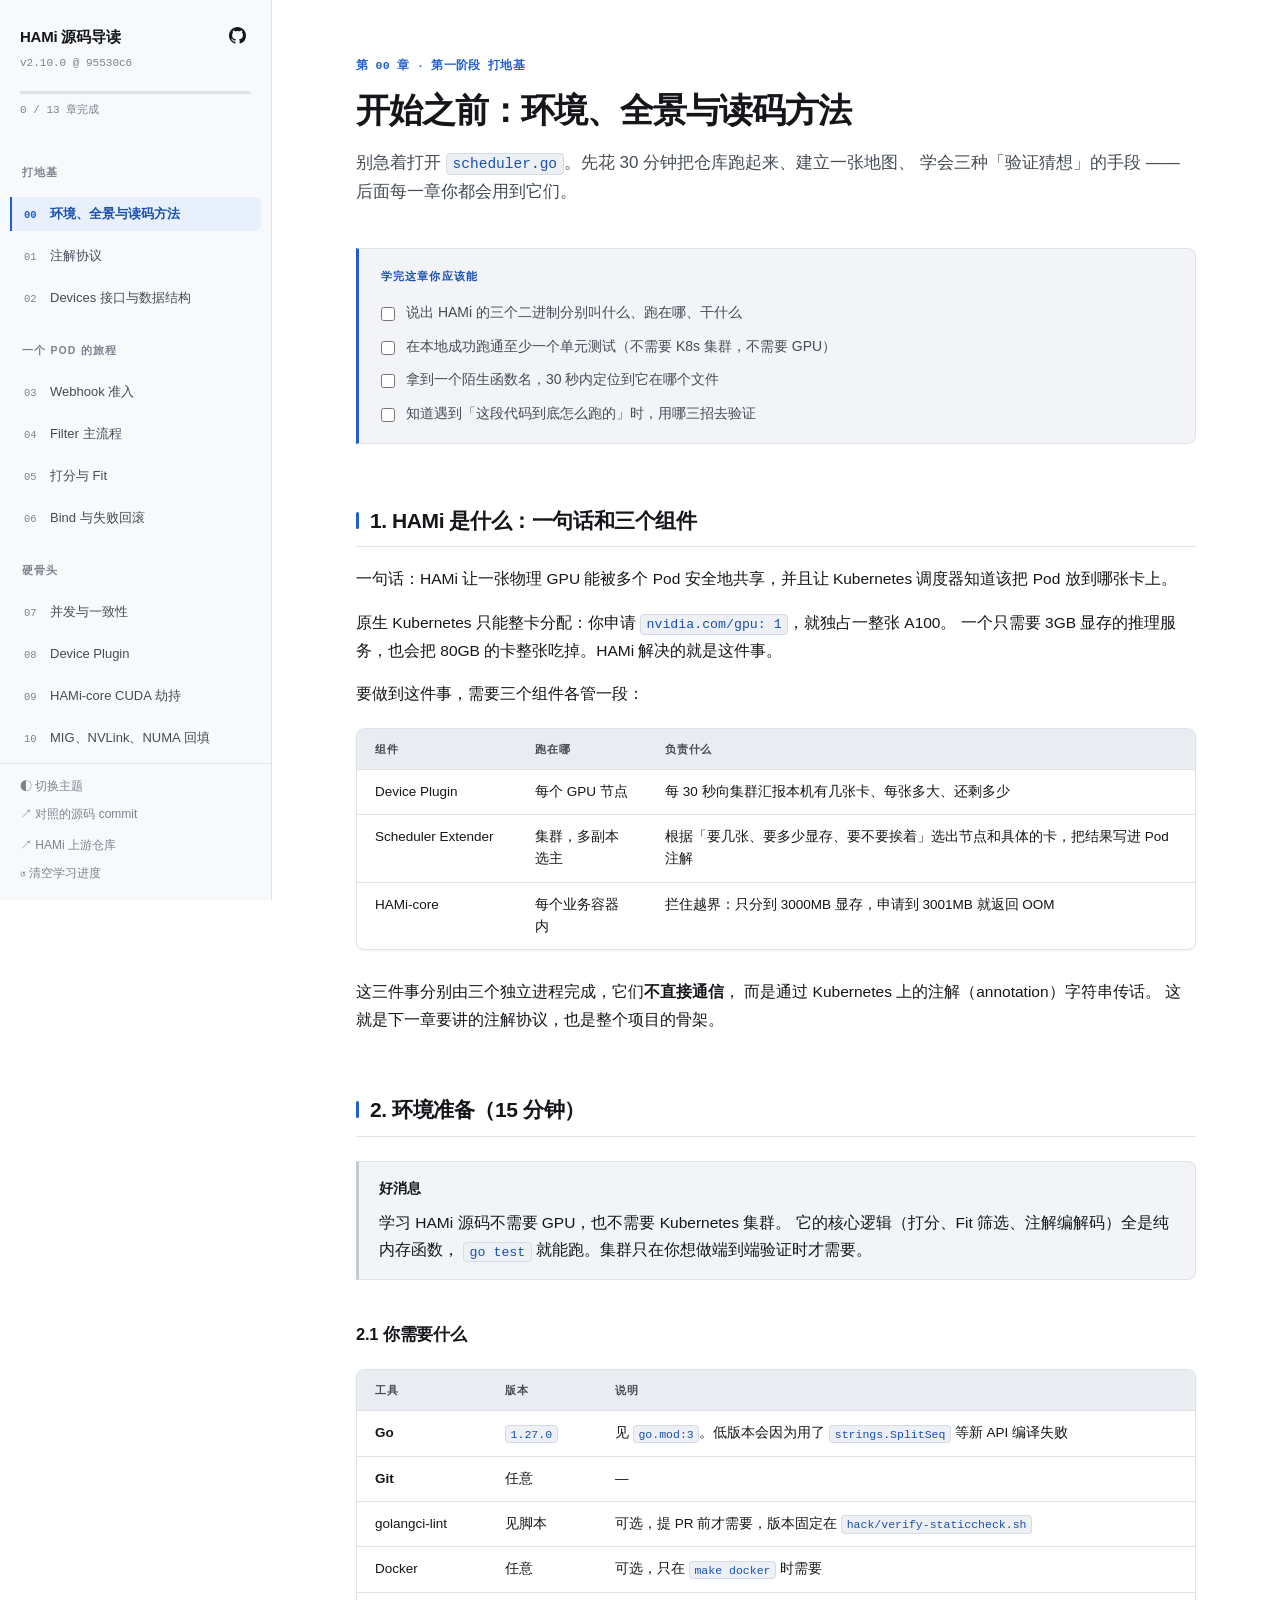
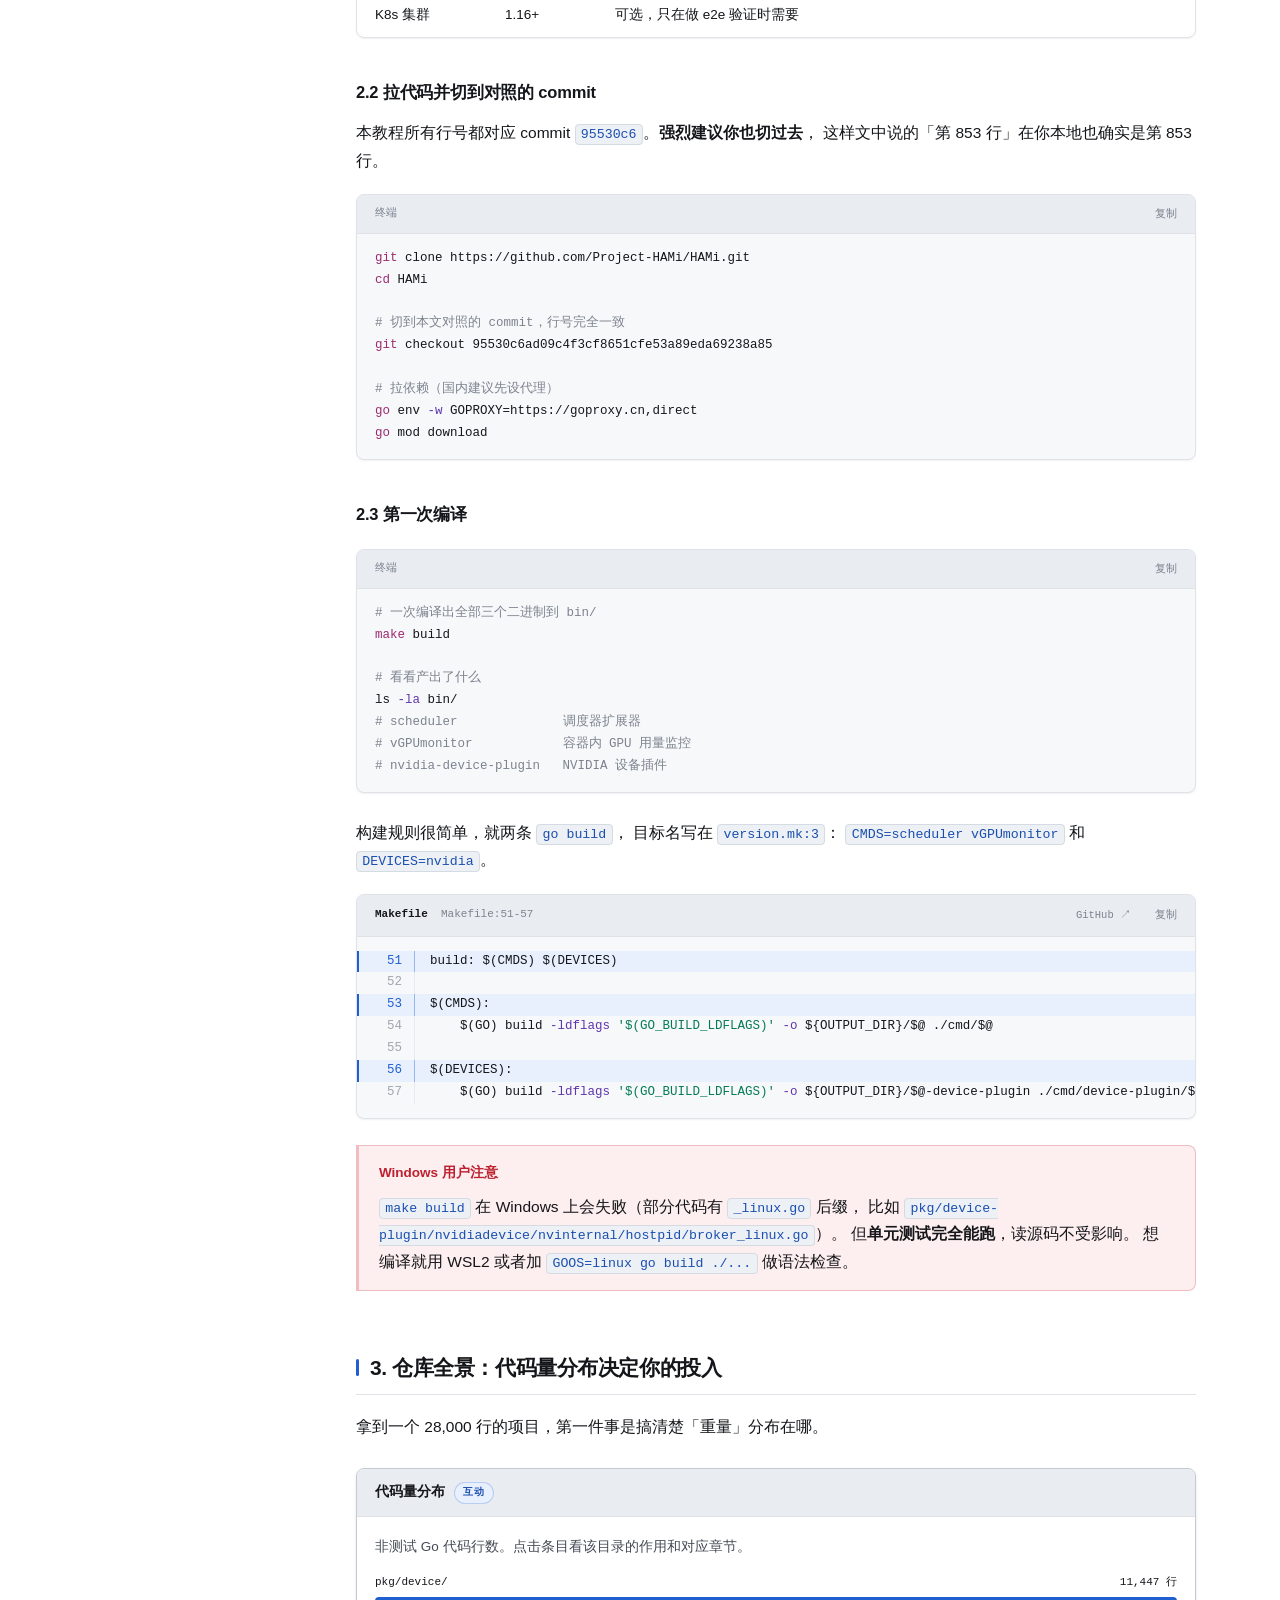
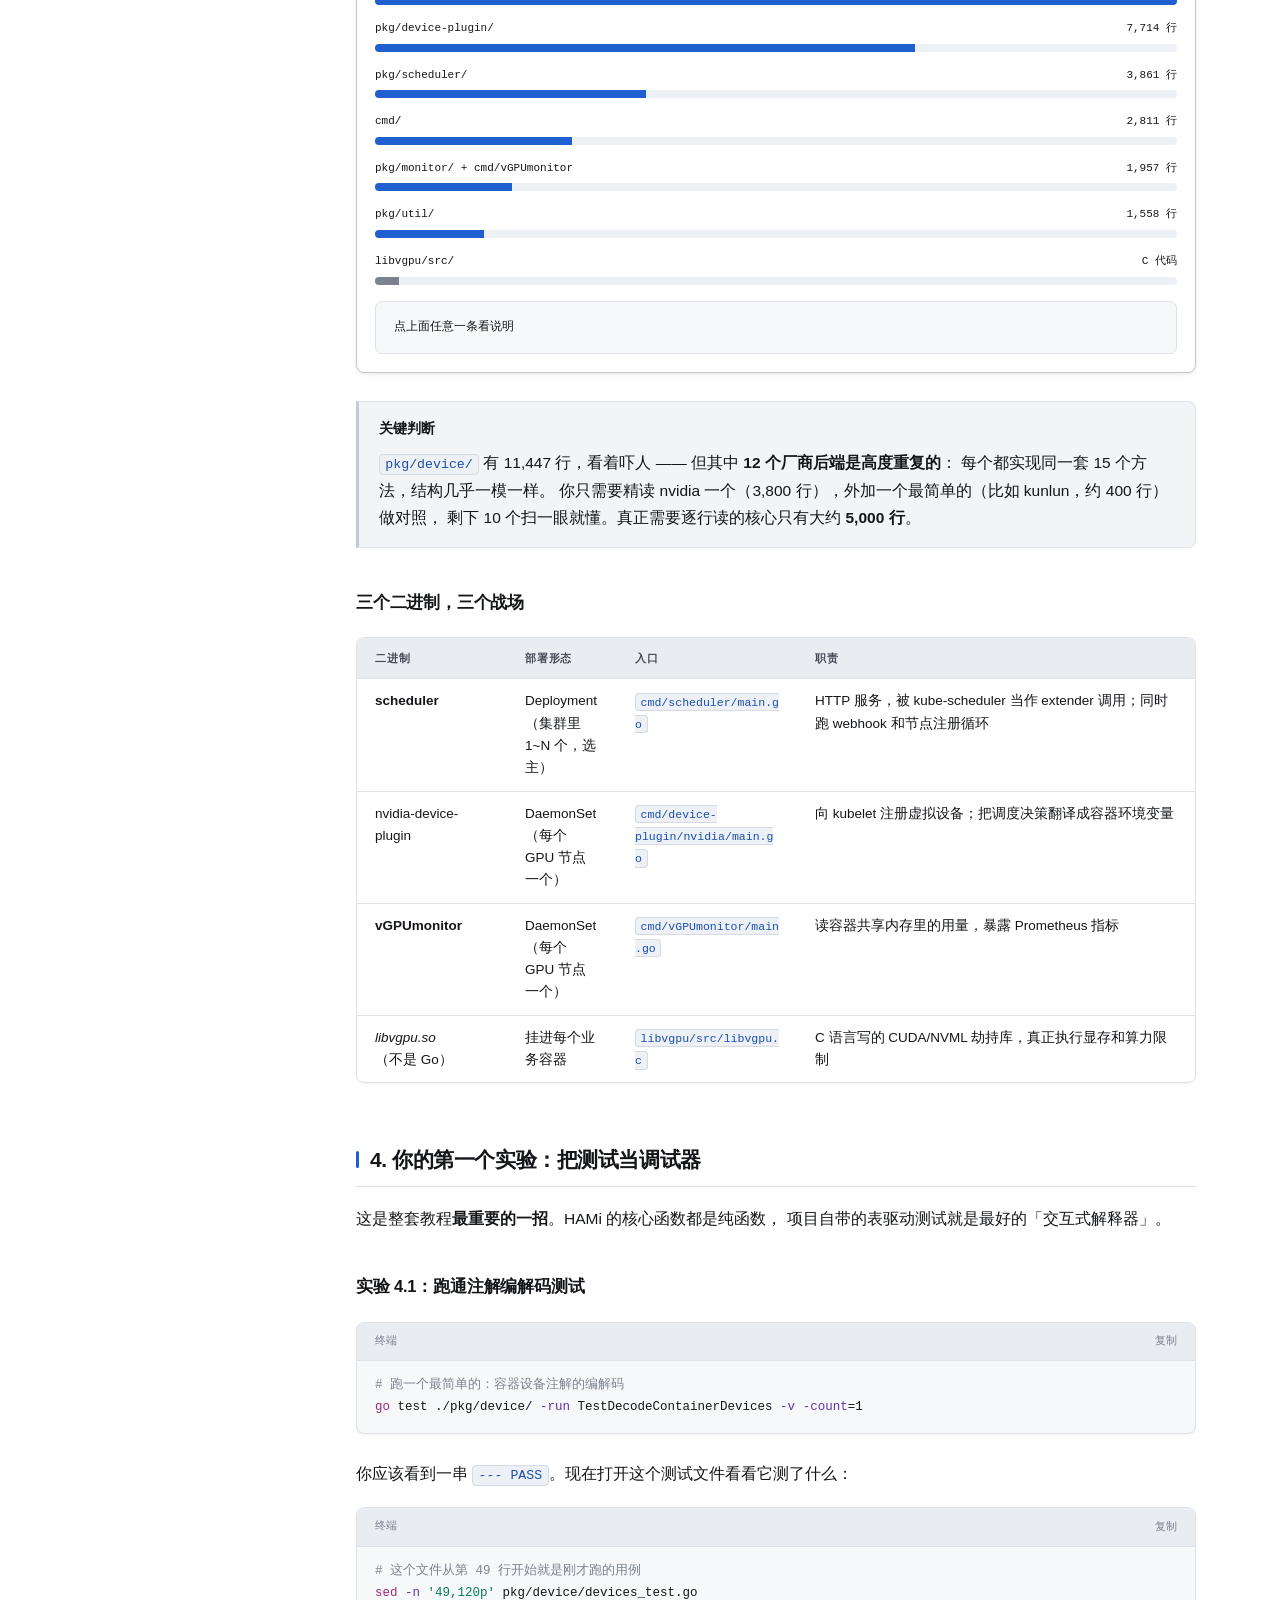
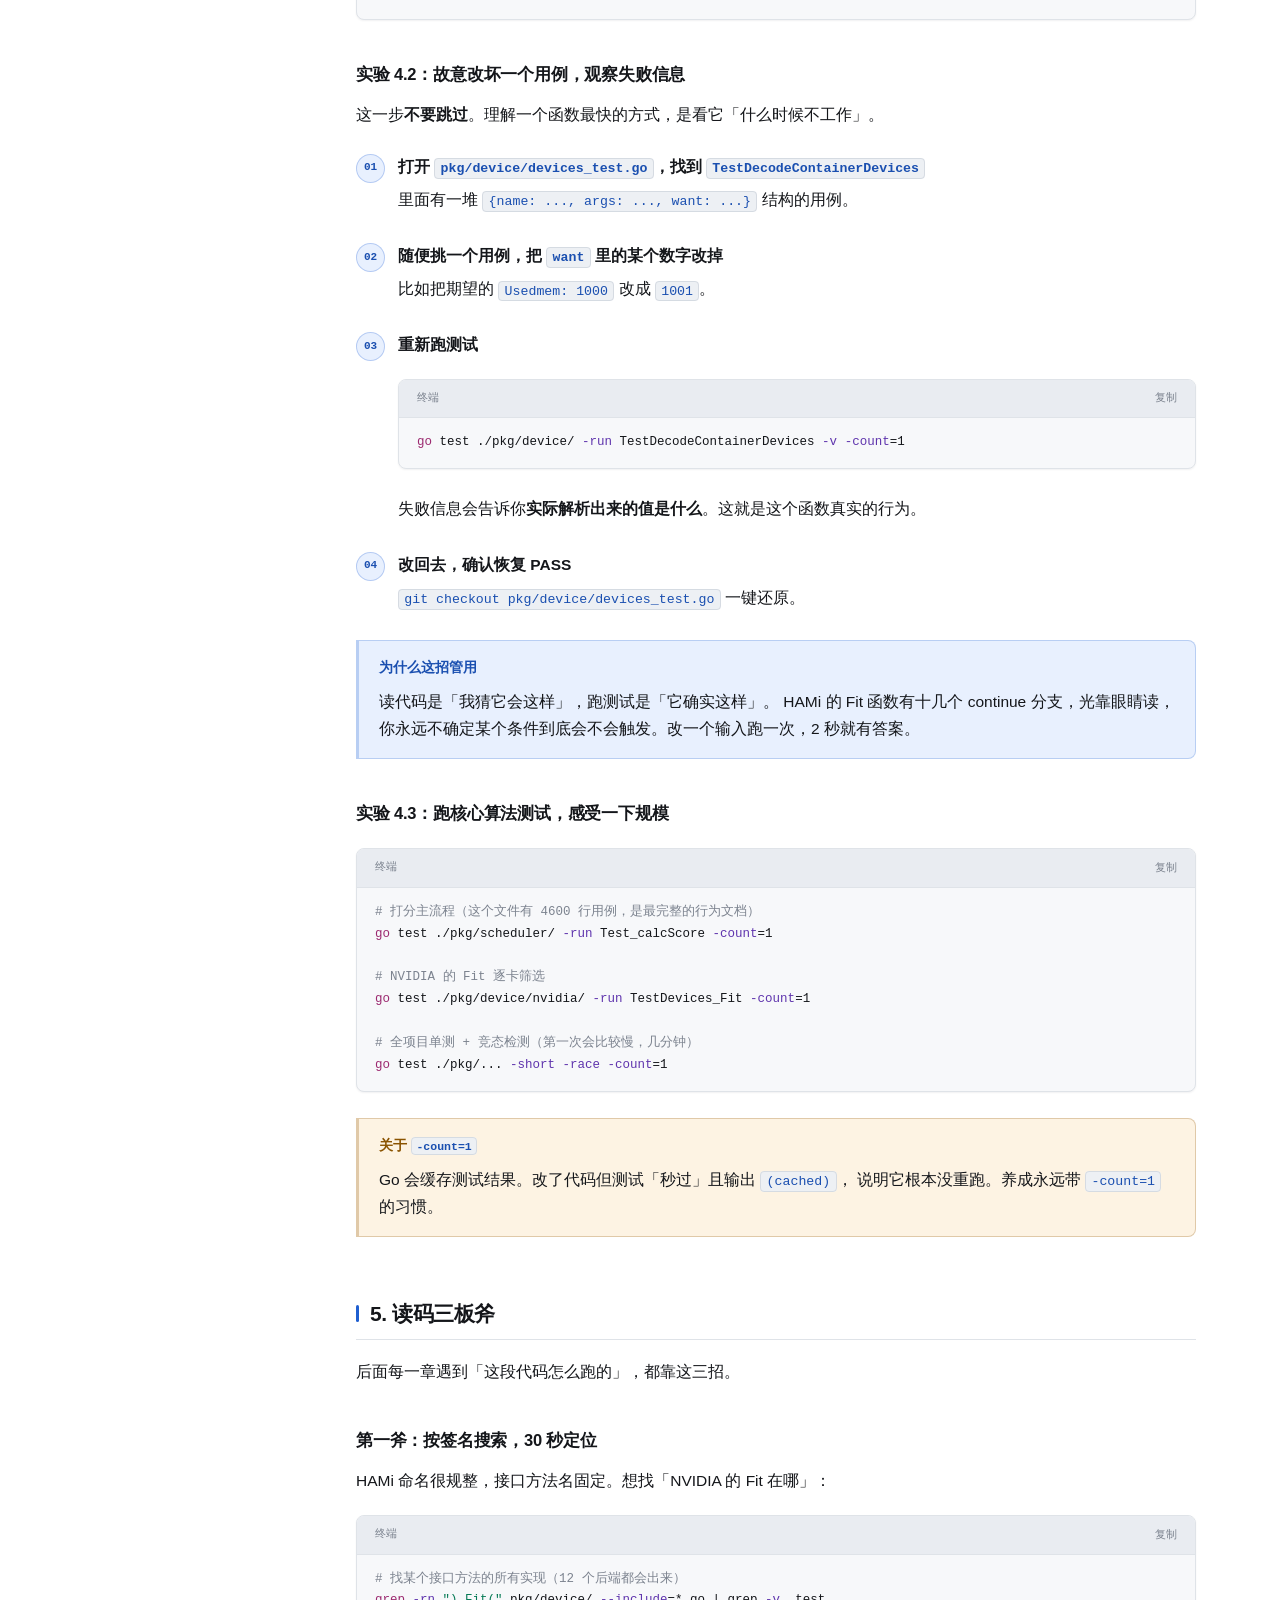
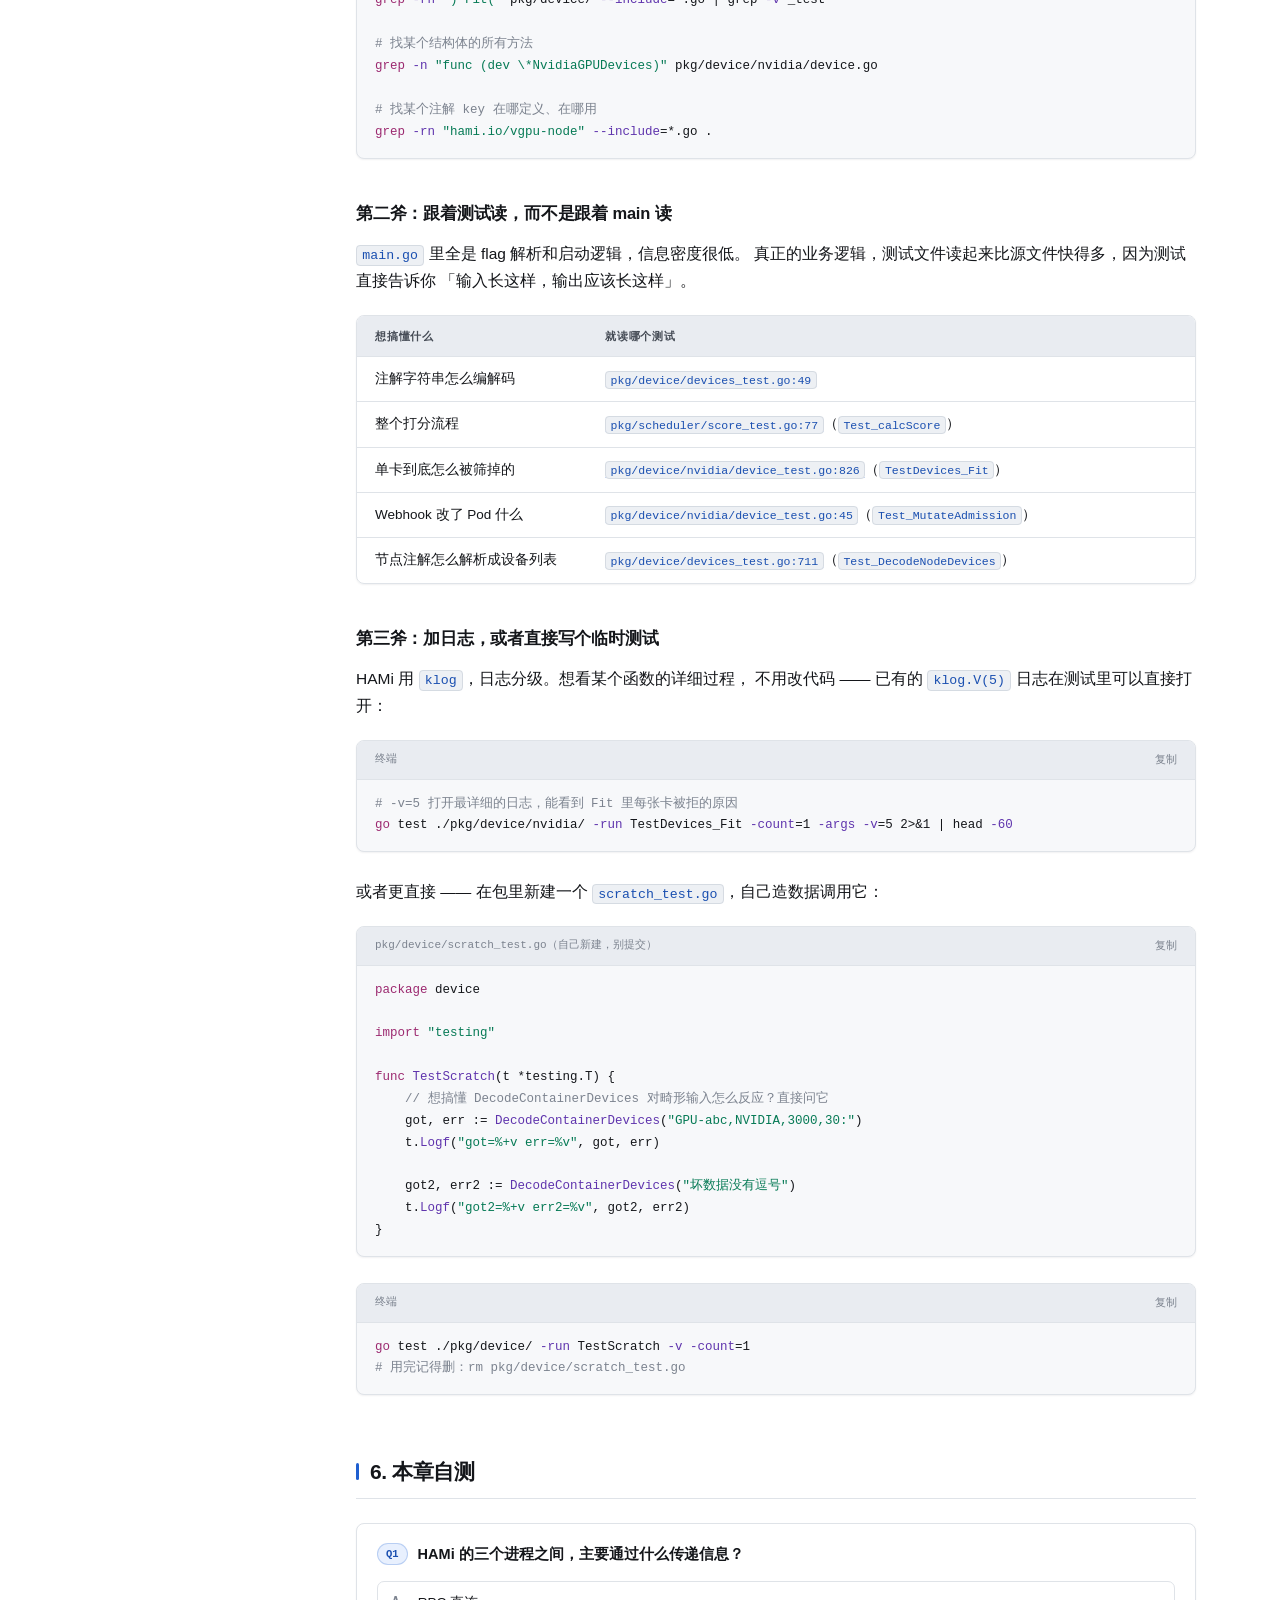
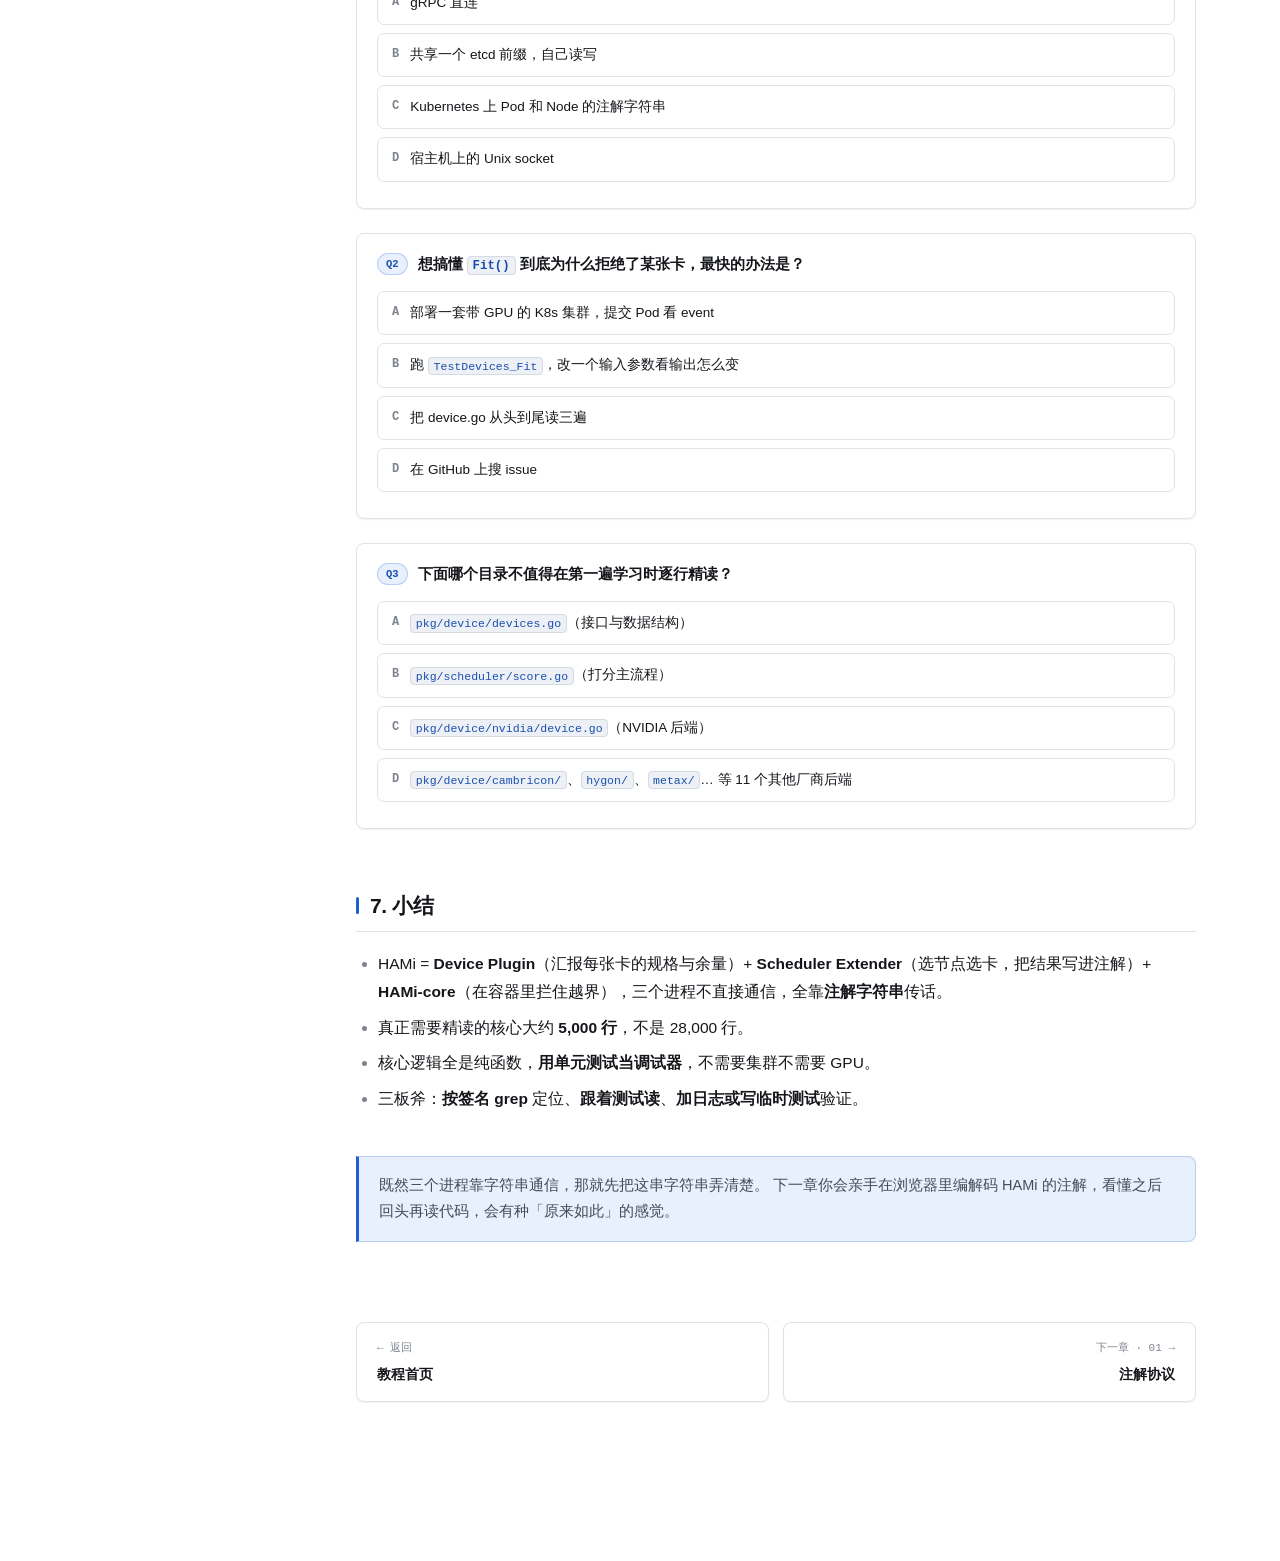
==== commit 51022c1b: "Fix inconsistent terminology, step counts and stale claims" ====
--- a/chapters/00-start.html
+++ b/chapters/00-start.html
@@ -16,7 +16,7 @@
     <h1 class="page-title">开始之前：环境、全景与读码方法</h1>
     <p class="page-lede">
       别急着打开 <code>scheduler.go</code>。先花 30 分钟把仓库跑起来、建立一张地图、
-      学会三种"验证猜想"的手段 —— 后面每一章你都会用到它们。
+      学会三种「验证猜想」的手段 —— 后面每一章你都会用到它们。
     </p>
 
     <div class="goals">
@@ -25,11 +25,11 @@
         <li>说出 HAMi 的三个二进制分别叫什么、跑在哪、干什么</li>
         <li>在本地成功跑通至少一个单元测试（不需要 K8s 集群，不需要 GPU）</li>
         <li>拿到一个陌生函数名，30 秒内定位到它在哪个文件</li>
-        <li>知道遇到"这段代码到底怎么跑的"时，用哪三招去验证</li>
+        <li>知道遇到「这段代码到底怎么跑的」时，用哪三招去验证</li>
       </ul>
     </div>
 
-    <h2>1. HAMi 是什么：一句话和一个类比</h2>
+    <h2>1. HAMi 是什么：一句话和三个组件</h2>
 
     <p>
       一句话：HAMi 让一张物理 GPU 能被多个 Pod 安全地共享，并且让 Kubernetes 调度器知道该把 Pod 放到哪张卡上。
@@ -50,14 +50,14 @@
       <tr><td>Scheduler Extender</td><td>集群，多副本选主</td>
         <td>根据「要几张、要多少显存、要不要挨着」选出节点和具体的卡，把结果写进 Pod 注解</td></tr>
       <tr><td>HAMi-core</td><td>每个业务容器内</td>
-        <td>拦住越界：只租了 3000MB 显存，申请到 3001MB 就返回 OOM</td></tr>
+        <td>拦住越界：只分到 3000MB 显存，申请到 3001MB 就返回 OOM</td></tr>
     </table>
     </div>
 
     <p>
       这三件事分别由三个独立进程完成，它们<strong>不直接通信</strong>，
       而是通过 Kubernetes 上的注解（annotation）字符串传话。
-      这就是下一章要讲的"普通话"，也是整个项目的骨架。
+      这就是下一章要讲的注解协议，也是整个项目的骨架。
     </p>
 
     <h2>2. 环境准备（15 分钟）</h2>
@@ -88,7 +88,7 @@
 
     <p>
       本教程所有行号都对应 commit <code>95530c6</code>。<strong>强烈建议你也切过去</strong>，
-      这样文中说的"第 853 行"在你本地也确实是第 853 行。
+      这样文中说的「第 853 行」在你本地也确实是第 853 行。
     </p>
 
     <div class="codeblock" data-lang="bash">
@@ -144,7 +144,7 @@
 
     <h2>3. 仓库全景：代码量分布决定你的投入</h2>
 
-    <p>拿到一个 28,000 行的项目，第一件事是搞清楚"重量"分布在哪。</p>
+    <p>拿到一个 28,000 行的项目，第一件事是搞清楚「重量」分布在哪。</p>
 
     <div class="lab">
       <header>代码量分布<span class="badge">互动</span></header>
@@ -203,7 +203,7 @@
 
     <p>
       这是整套教程<strong>最重要的一招</strong>。HAMi 的核心函数都是纯函数，
-      项目自带的表驱动测试就是最好的"交互式解释器"。
+      项目自带的表驱动测试就是最好的「交互式解释器」。
     </p>
 
     <h3>实验 4.1：跑通注解编解码测试</h3>
@@ -223,7 +223,7 @@
     <h3>实验 4.2：故意改坏一个用例，观察失败信息</h3>
 
     <p>
-      这一步<strong>不要跳过</strong>。理解一个函数最快的方式，是看它"什么时候不工作"。
+      这一步<strong>不要跳过</strong>。理解一个函数最快的方式，是看它「什么时候不工作」。
     </p>
 
     <ol class="steps">
@@ -249,7 +249,7 @@
     <div class="note tip">
       <div class="t">为什么这招管用</div>
       <p style="margin-bottom:0">
-        读代码是"我猜它会这样"，跑测试是"它确实这样"。
+        读代码是「我猜它会这样」，跑测试是「它确实这样」。
         HAMi 的 Fit 函数有十几个 continue 分支，光靠眼睛读，
         你永远不确定某个条件到底会不会触发。改一个输入跑一次，2 秒就有答案。
       </p>
@@ -271,19 +271,19 @@
     <div class="note warn">
       <div class="t">关于 <code>-count=1</code></div>
       <p style="margin-bottom:0">
-        Go 会缓存测试结果。改了代码但测试"秒过"且输出 <code>(cached)</code>，
+        Go 会缓存测试结果。改了代码但测试「秒过」且输出 <code>(cached)</code>，
         说明它根本没重跑。养成永远带 <code>-count=1</code> 的习惯。
       </p>
     </div>
 
     <h2>5. 读码三板斧</h2>
 
-    <p>后面每一章遇到"这段代码怎么跑的"，都靠这三招。</p>
+    <p>后面每一章遇到「这段代码怎么跑的」，都靠这三招。</p>
 
     <h3>第一斧：按签名搜索，30 秒定位</h3>
 
     <p>
-      HAMi 命名很规整，接口方法名固定。想找"NVIDIA 的 Fit 在哪"：
+      HAMi 命名很规整，接口方法名固定。想找「NVIDIA 的 Fit 在哪」：
     </p>
 
     <div class="codeblock" data-lang="bash">
@@ -302,7 +302,7 @@
     <p>
       <code>main.go</code> 里全是 flag 解析和启动逻辑，信息密度很低。
       真正的业务逻辑，测试文件读起来比源文件快得多，因为测试直接告诉你
-      "输入长这样，输出应该长这样"。
+      「输入长这样，输出应该长这样」。
     </p>
 
     <div class="tbl-wrap">
@@ -397,14 +397,14 @@
     <h2>7. 小结</h2>
 
     <ul>
-      <li>HAMi = <b>前台登记</b>（device plugin）+ <b>排房系统</b>（scheduler）+ <b>门禁</b>（HAMi-core），三者靠<b>注解字符串</b>传话。</li>
+      <li>HAMi = <b>Device Plugin</b>（汇报每张卡的规格与余量）+ <b>Scheduler Extender</b>（选节点选卡，把结果写进注解）+ <b>HAMi-core</b>（在容器里拦住越界），三个进程不直接通信，全靠<b>注解字符串</b>传话。</li>
       <li>真正需要精读的核心大约 <b>5,000 行</b>，不是 28,000 行。</li>
       <li>核心逻辑全是纯函数，<b>用单元测试当调试器</b>，不需要集群不需要 GPU。</li>
       <li>三板斧：<b>按签名 grep</b> 定位、<b>跟着测试读</b>、<b>加日志或写临时测试</b>验证。</li>
     </ul>
 
     <p class="next-hint">既然三个进程靠字符串通信，那就先把这串字符串弄清楚。
-        下一章你会亲手在浏览器里编解码 HAMi 的注解，看懂之后回头再读代码，会有种"原来如此"的感觉。</p>
+        下一章你会亲手在浏览器里编解码 HAMi 的注解，看懂之后回头再读代码，会有种「原来如此」的感觉。</p>
 
     <div class="chapter-nav" id="chapterNav"></div>
   </main>
--- a/assets/css/style.css
+++ b/assets/css/style.css
@@ -189,10 +189,20 @@
 }
 
 /* ══ 侧边栏 ══ */
-.brand { flex: none; padding: 0 20px 18px; }
+.brand {
+  flex: none; padding: 0 20px 18px;
+  display: flex; align-items: flex-start; gap: 10px;
+}
 .brand a { text-decoration: none; color: inherit; display: block; border: 0; }
+.brand .brand-home { flex: 1 1 auto; min-width: 0; }
 .brand h1 { font-size: 15px; font-weight: 700; margin: 0 0 3px; letter-spacing: -.015em; }
 .brand .sub { font-size: 11px; color: var(--fg-3); font-family: var(--mono); }
+.brand-gh {
+  flex: 0 0 auto; display: flex !important; align-items: center; justify-content: center;
+  width: 28px; height: 28px; margin-top: -3px; border-radius: 6px;
+  color: var(--fg-3); transition: color .15s, background .15s;
+}
+.brand-gh:hover { color: var(--fg); background: var(--bg-sunken); }
 
 .progress-wrap { flex: none; padding: 0 20px 6px; }
 .progress-bar { height: 3px; background: var(--line); border-radius: 2px; overflow: hidden; }
@@ -279,6 +289,9 @@
   font-family: var(--mono); font-size: .855em;
   background: var(--bg-inset); padding: .14em .4em; border-radius: 4px;
   color: var(--accent-fg); border: 1px solid color-mix(in srgb, var(--line-2) 55%, transparent);
+  /* 长路径（pkg/device-plugin/nvidiadevice/... ）默认只在 - 处断行，
+     窄屏上一段就能把整页撑宽。anywhere 允许任意位置断，且会缩小 min-content 宽度 */
+  overflow-wrap: anywhere;
 }
 a code { color: inherit; border-color: transparent; }
 strong code, b code, th code { color: var(--fg); }
@@ -302,6 +315,7 @@
   font-family: var(--mono); font-size: 11px; color: var(--fg-3);
   flex-wrap: wrap;
 }
+.codeblock > header .path { min-width: 0; overflow-wrap: anywhere; }
 .codeblock > header .path b { color: var(--fg); font-weight: 700; }
 .codeblock > header .spacer { flex: 1 1 auto; }
 .codeblock > header a.gh,
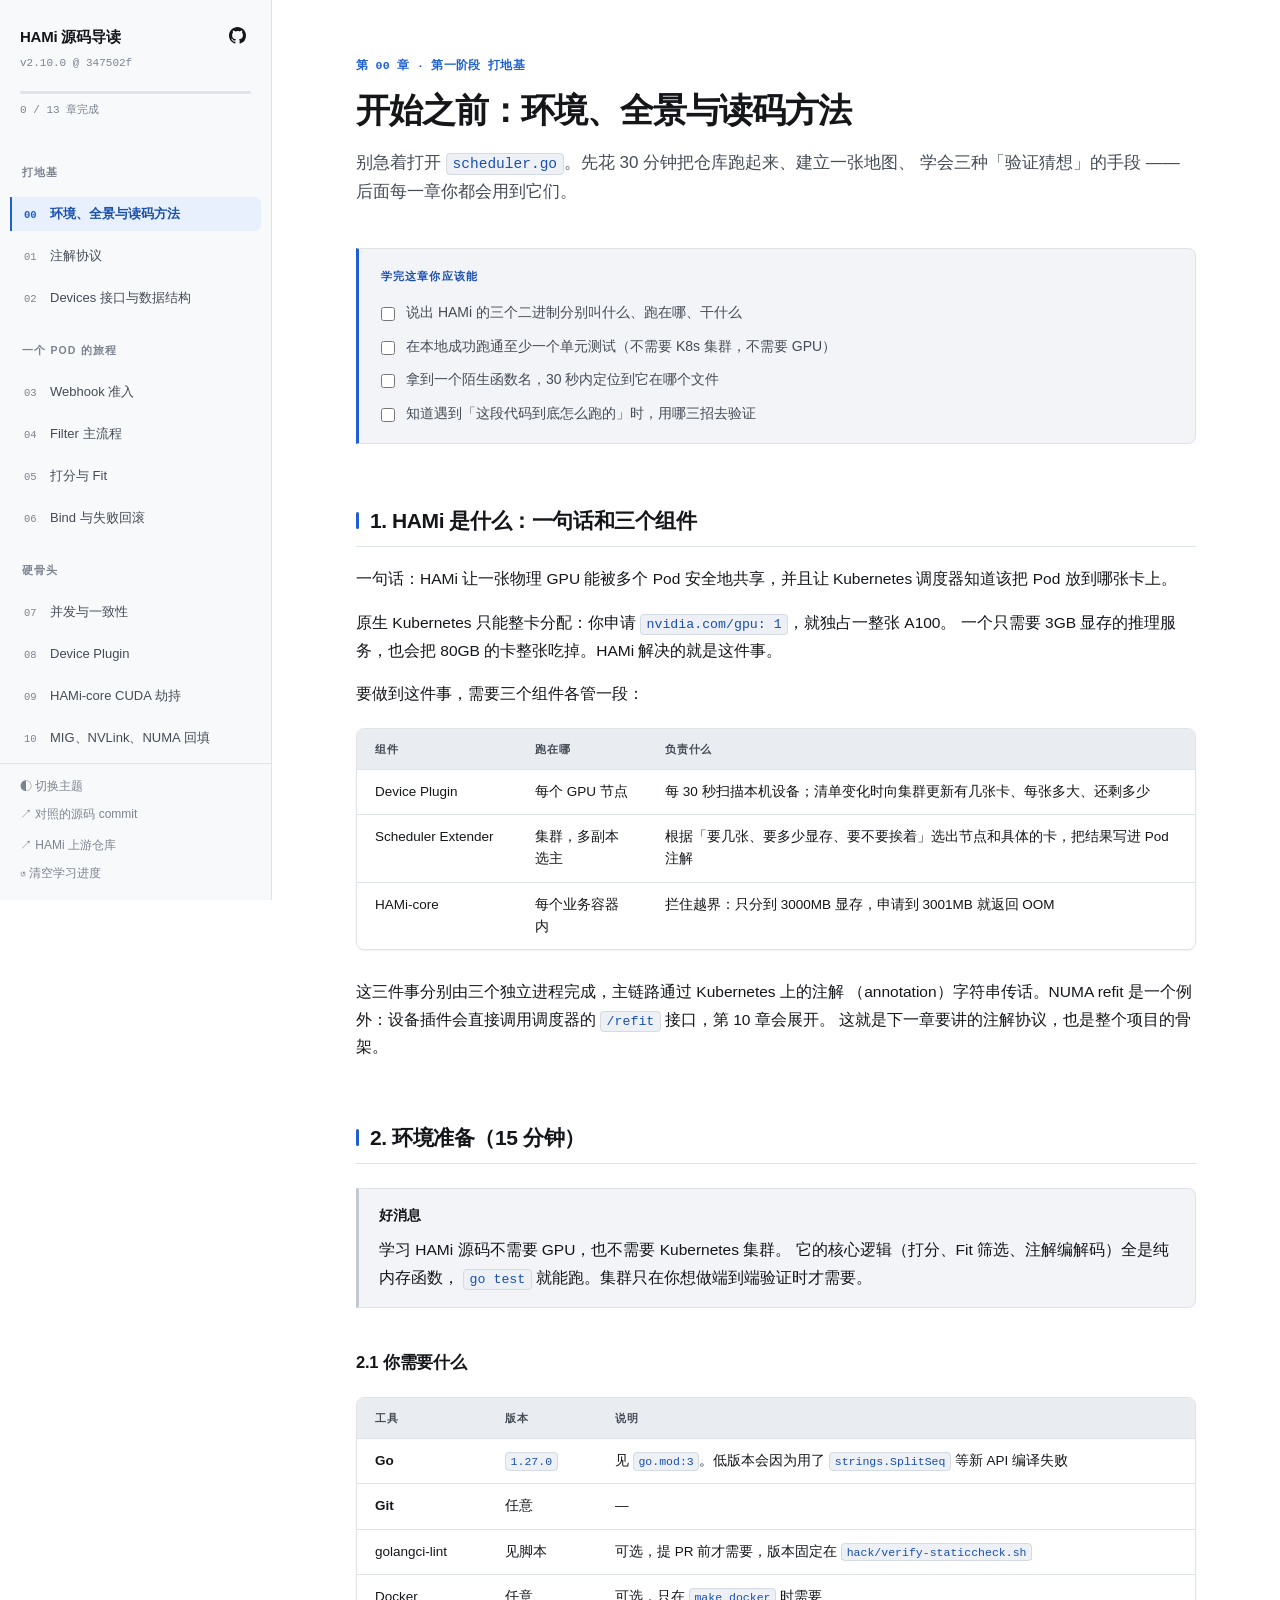
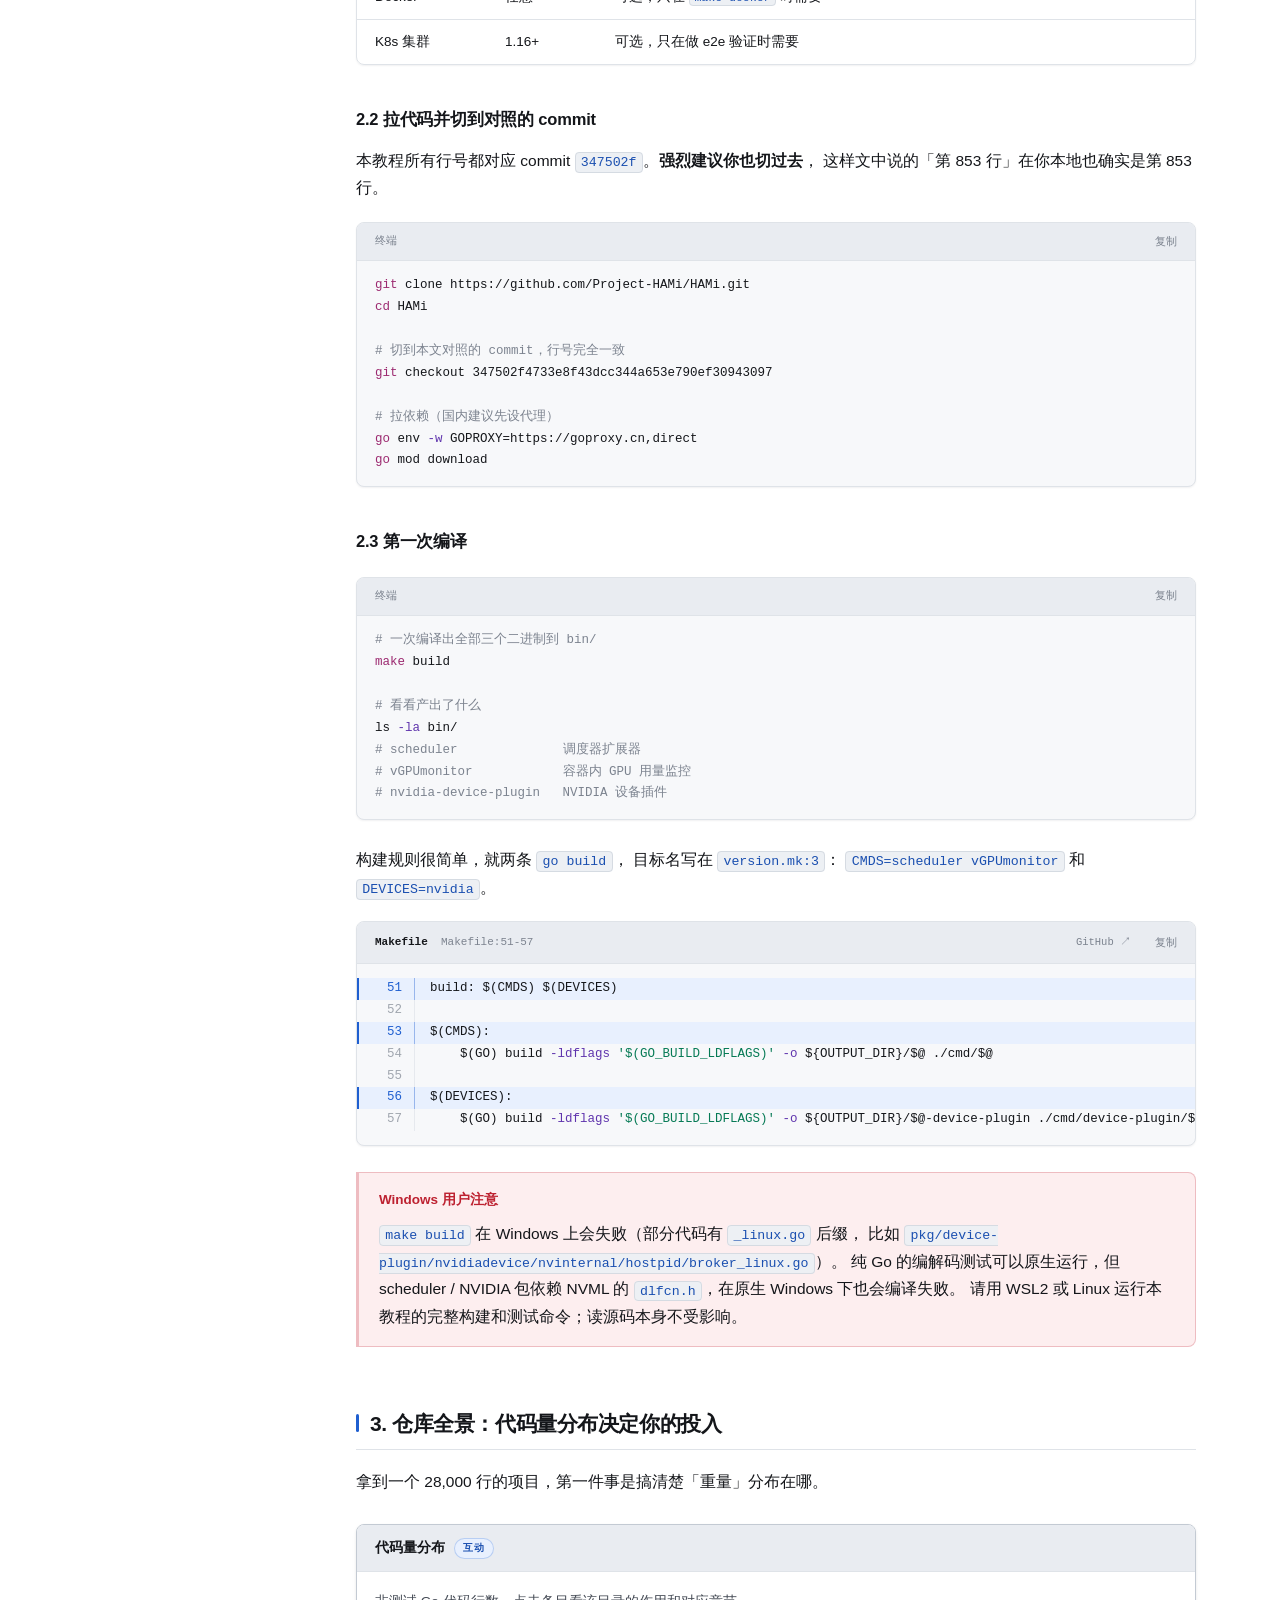
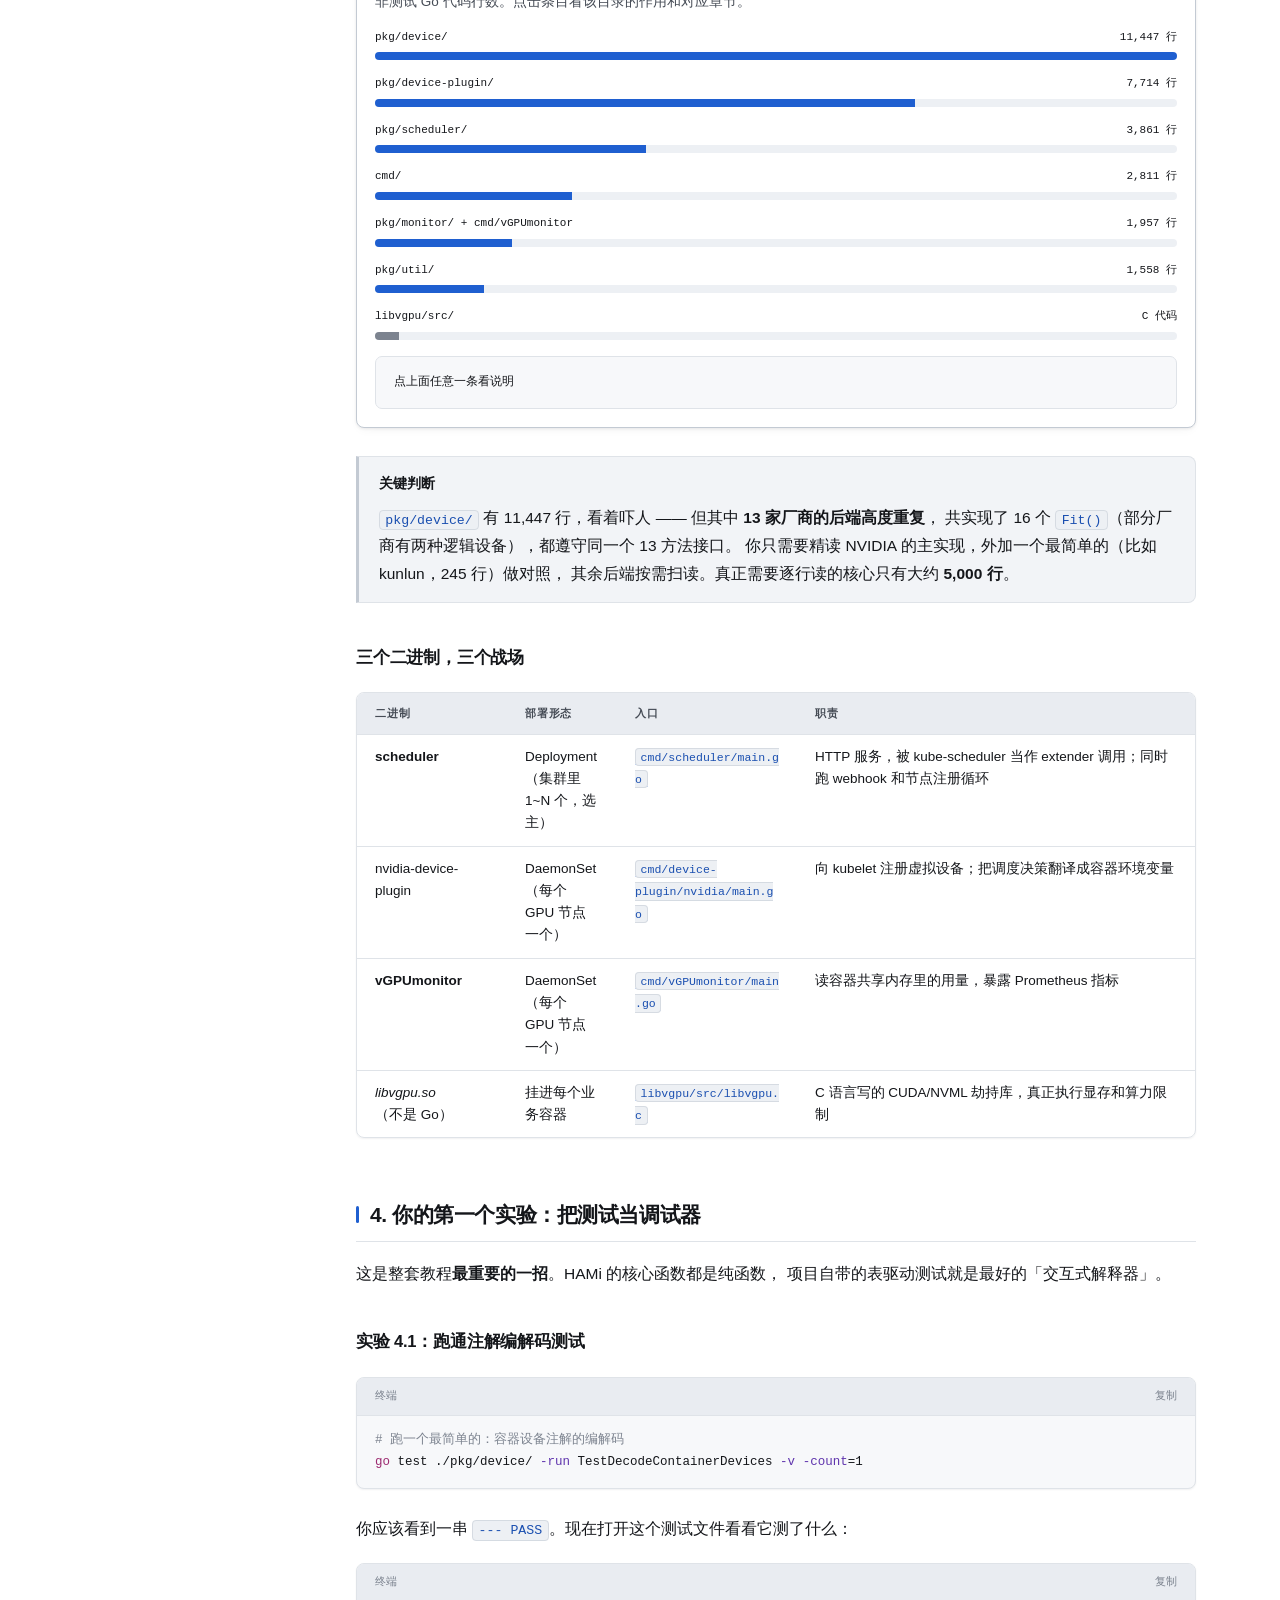
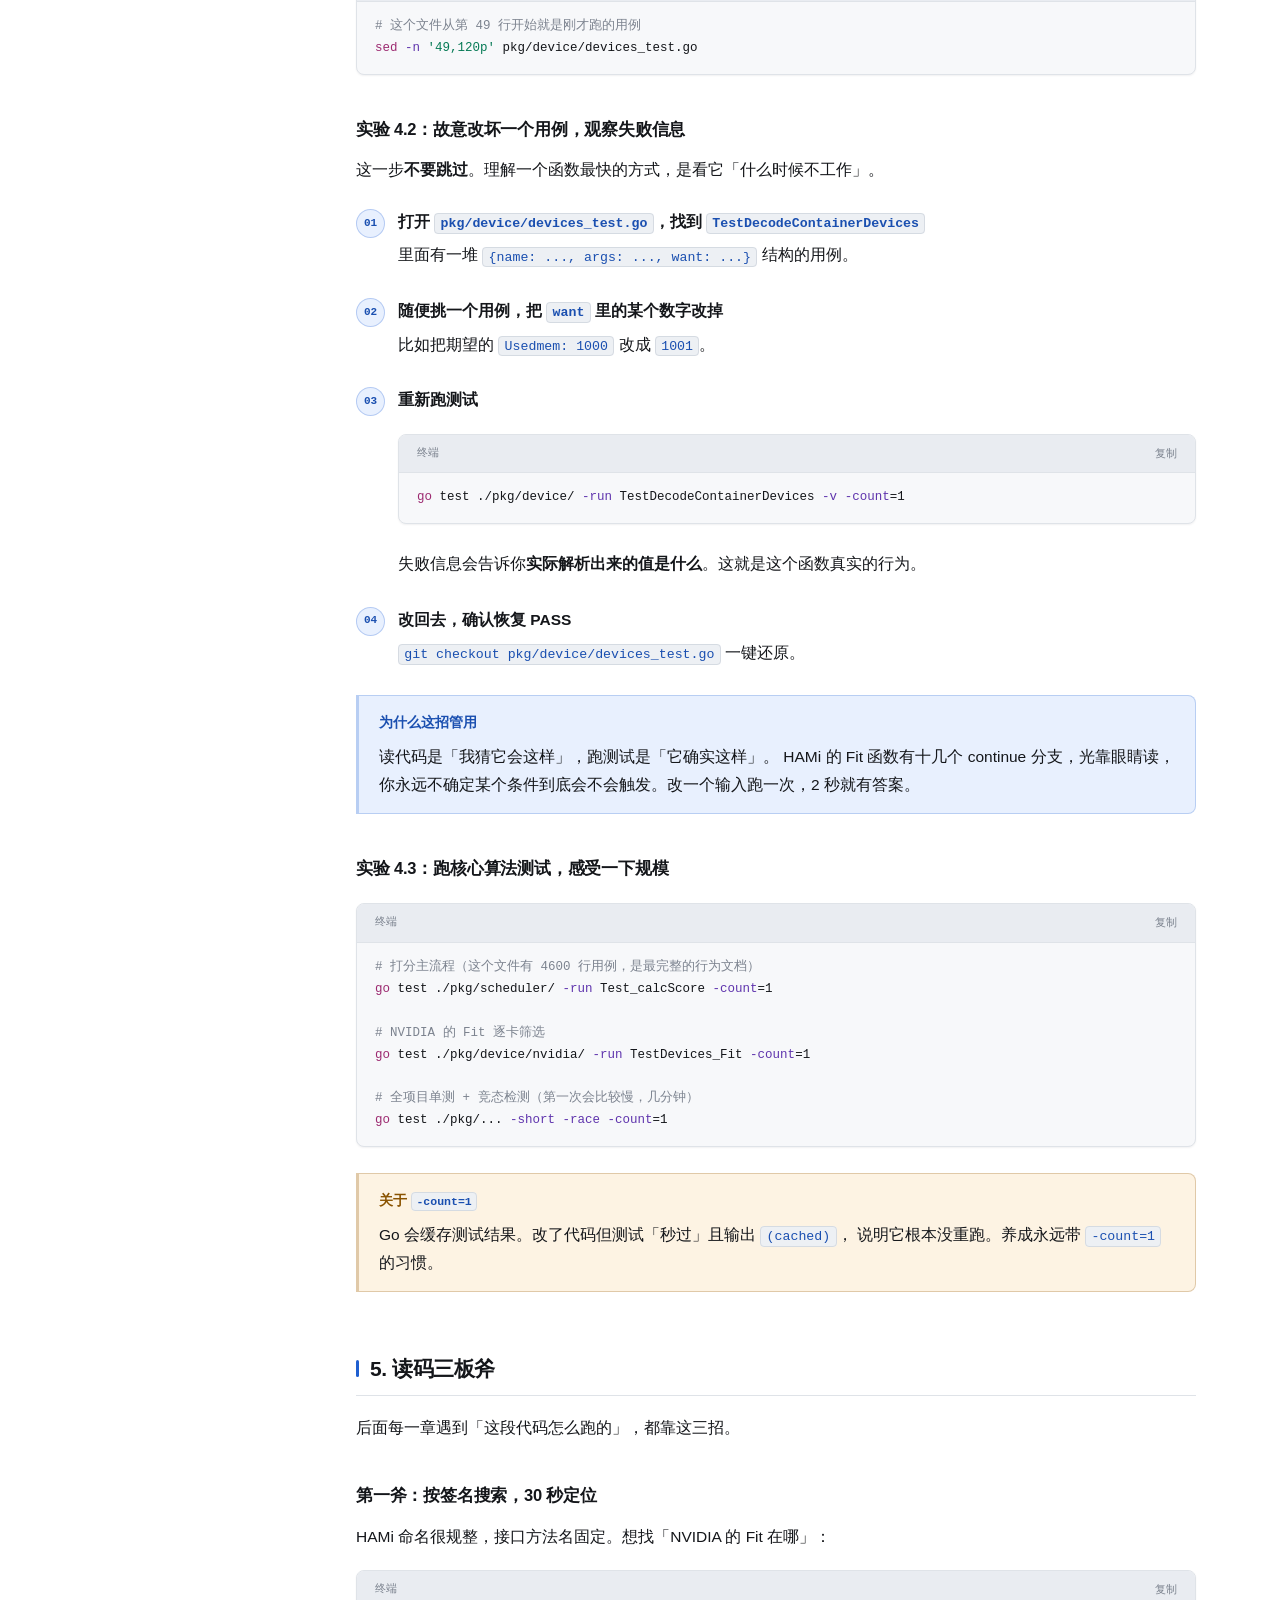
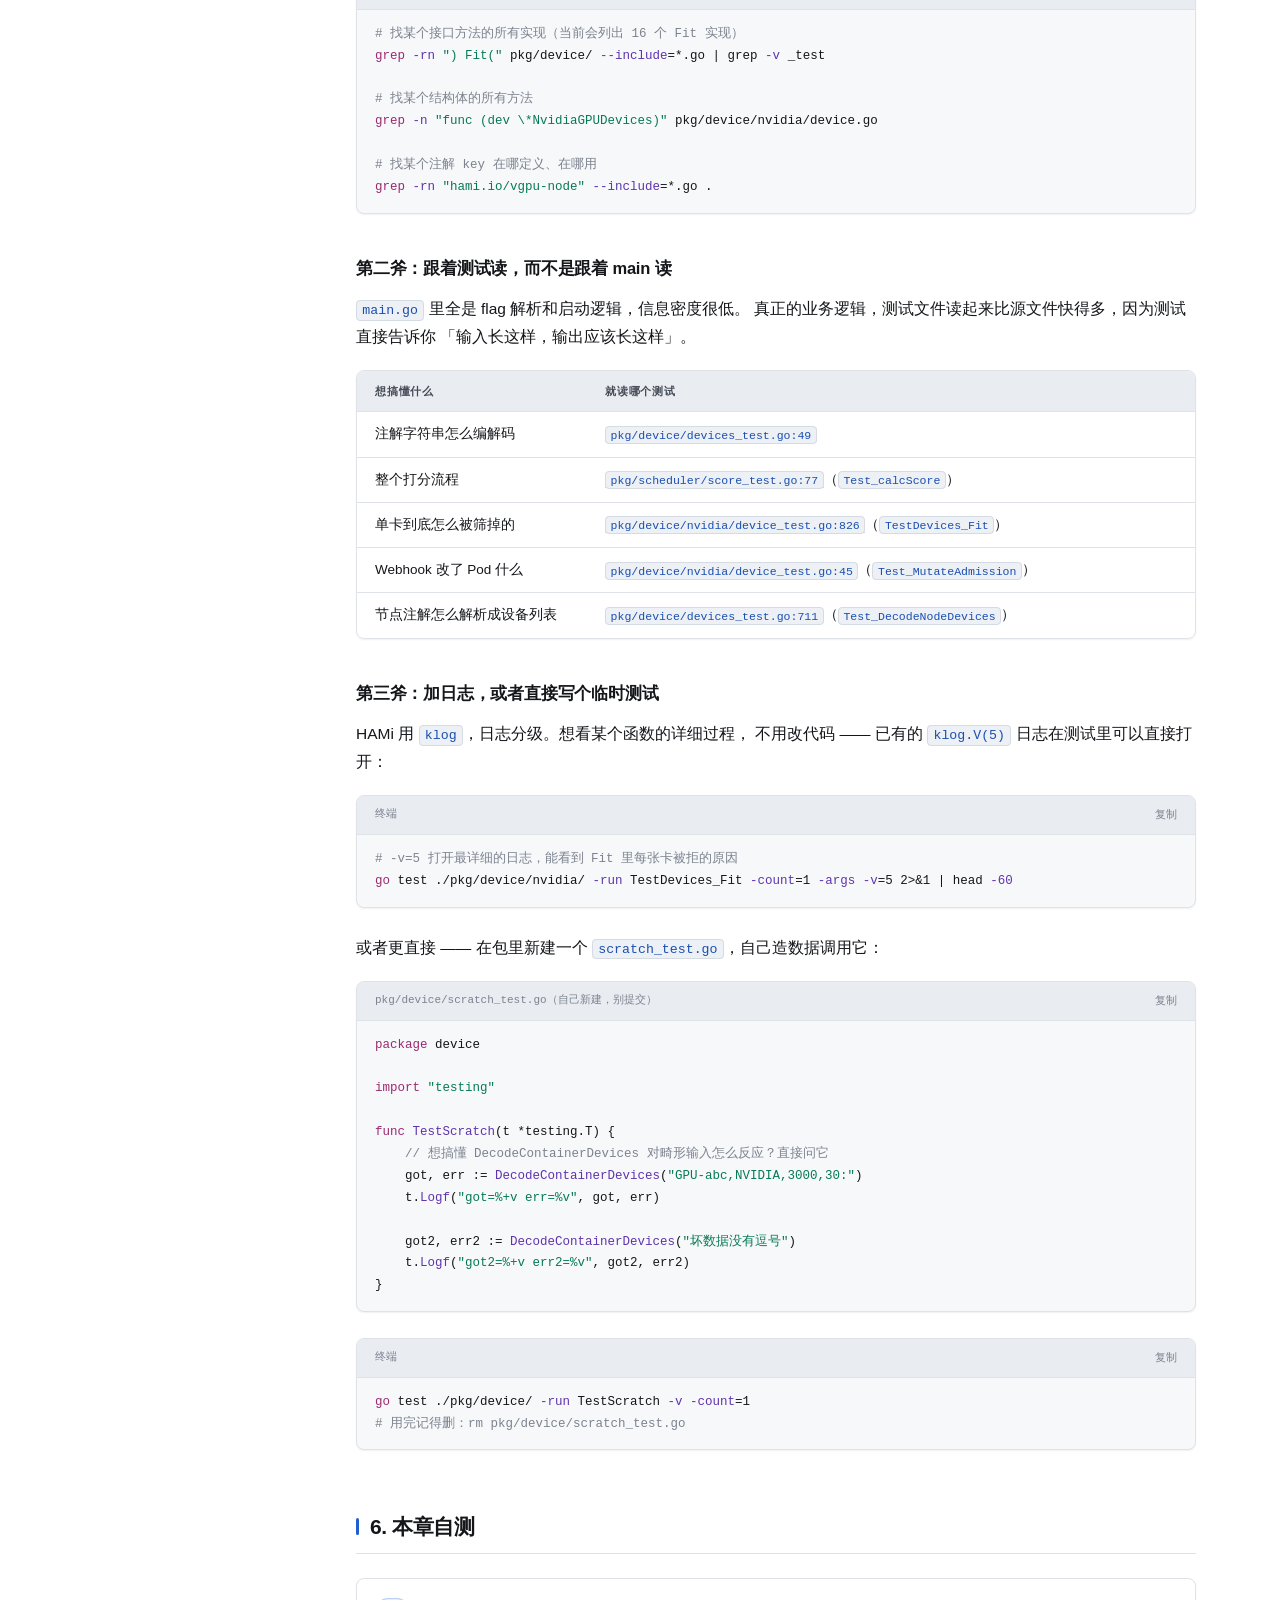
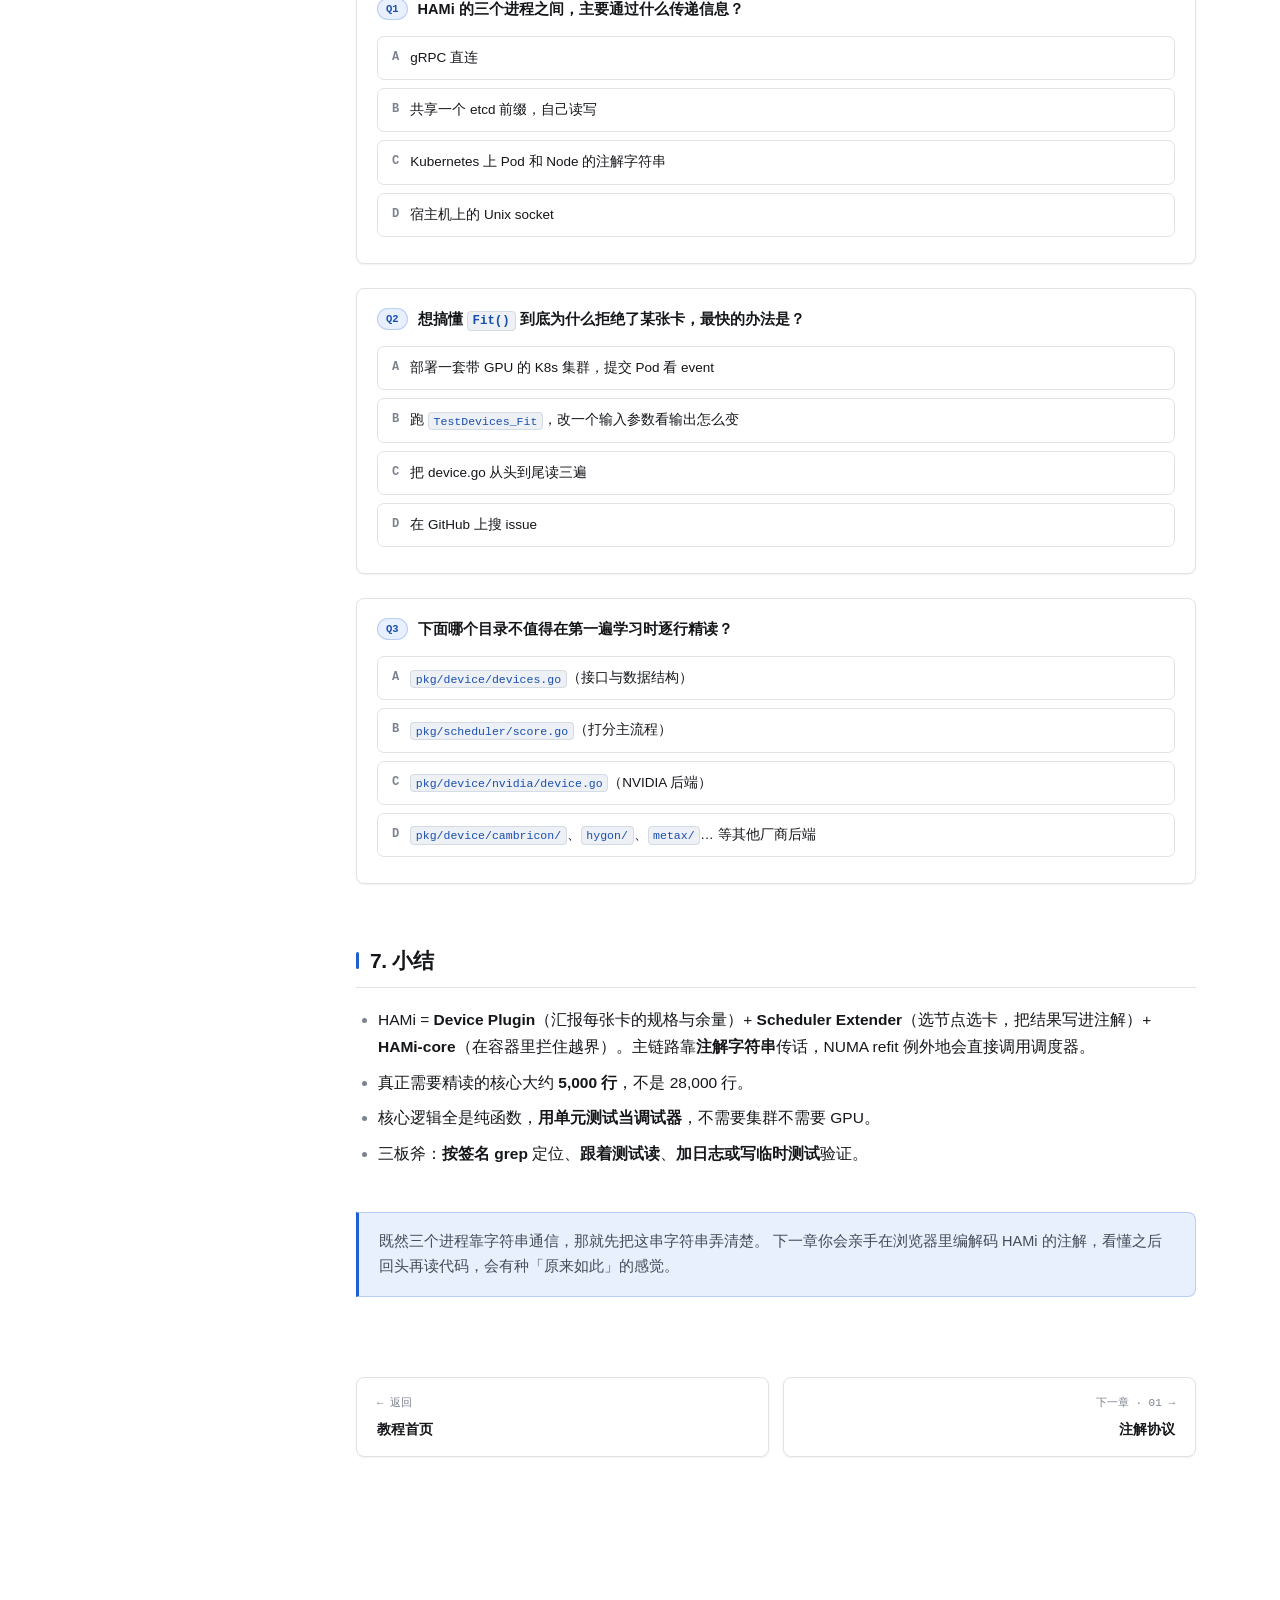
==== commit 88ee5a9c: "fix: align tutorial with HAMi source" ====
--- a/chapters/00-start.html
+++ b/chapters/00-start.html
@@ -46,7 +46,7 @@
     <table>
       <tr><th style="width:160px">组件</th><th style="width:130px">跑在哪</th><th>负责什么</th></tr>
       <tr><td>Device Plugin</td><td>每个 GPU 节点</td>
-        <td>每 30 秒向集群汇报本机有几张卡、每张多大、还剩多少</td></tr>
+        <td>每 30 秒扫描本机设备；清单变化时向集群更新有几张卡、每张多大、还剩多少</td></tr>
       <tr><td>Scheduler Extender</td><td>集群，多副本选主</td>
         <td>根据「要几张、要多少显存、要不要挨着」选出节点和具体的卡，把结果写进 Pod 注解</td></tr>
       <tr><td>HAMi-core</td><td>每个业务容器内</td>
@@ -55,8 +55,9 @@
     </div>
 
     <p>
-      这三件事分别由三个独立进程完成，它们<strong>不直接通信</strong>，
-      而是通过 Kubernetes 上的注解（annotation）字符串传话。
+      这三件事分别由三个独立进程完成，主链路通过 Kubernetes 上的注解
+      （annotation）字符串传话。NUMA refit 是一个例外：设备插件会直接调用调度器的
+      <code>/refit</code> 接口，第 10 章会展开。
       这就是下一章要讲的注解协议，也是整个项目的骨架。
     </p>
 
@@ -87,7 +88,7 @@
     <h3>2.2 拉代码并切到对照的 commit</h3>
 
     <p>
-      本教程所有行号都对应 commit <code>95530c6</code>。<strong>强烈建议你也切过去</strong>，
+      本教程所有行号都对应 commit <code>347502f</code>。<strong>强烈建议你也切过去</strong>，
       这样文中说的「第 853 行」在你本地也确实是第 853 行。
     </p>
 
@@ -96,7 +97,7 @@
 cd HAMi
 
 # 切到本文对照的 commit，行号完全一致
-git checkout 95530c6ad09c4f3cf8651cfe53a89eda69238a85
+git checkout 347502f4733e8f43dcc344a653e790ef30943097
 
 # 拉依赖（国内建议先设代理）
 go env -w GOPROXY=https://goproxy.cn,direct
@@ -137,8 +138,9 @@
       <p style="margin-bottom:0">
         <code>make build</code> 在 Windows 上会失败（部分代码有 <code>_linux.go</code> 后缀，
         比如 <span data-srcref="pkg/device-plugin/nvidiadevice/nvinternal/hostpid/broker_linux.go"></span>）。
-        但<strong>单元测试完全能跑</strong>，读源码不受影响。
-        想编译就用 WSL2 或者加 <code>GOOS=linux go build ./...</code> 做语法检查。
+        纯 Go 的编解码测试可以原生运行，但 scheduler / NVIDIA 包依赖 NVML 的
+        <code>dlfcn.h</code>，在原生 Windows 下也会编译失败。
+        请用 WSL2 或 Linux 运行本教程的完整构建和测试命令；读源码本身不受影响。
       </p>
     </div>
 
@@ -160,10 +162,10 @@
     <div class="note">
       <div class="t">关键判断</div>
       <p style="margin-bottom:0">
-        <code>pkg/device/</code> 有 11,447 行，看着吓人 —— 但其中 <strong>12 个厂商后端是高度重复的</strong>：
-        每个都实现同一套 15 个方法，结构几乎一模一样。
-        你只需要精读 nvidia 一个（3,800 行），外加一个最简单的（比如 kunlun，约 400 行）做对照，
-        剩下 10 个扫一眼就懂。真正需要逐行读的核心只有大约 <b>5,000 行</b>。
+        <code>pkg/device/</code> 有 11,447 行，看着吓人 —— 但其中 <strong>13 家厂商的后端高度重复</strong>，
+        共实现了 16 个 <code>Fit()</code>（部分厂商有两种逻辑设备），都遵守同一个 13 方法接口。
+        你只需要精读 NVIDIA 的主实现，外加一个最简单的（比如 kunlun，245 行）做对照，
+        其余后端按需扫读。真正需要逐行读的核心只有大约 <b>5,000 行</b>。
       </p>
     </div>
 
@@ -287,7 +289,7 @@
     </p>
 
     <div class="codeblock" data-lang="bash">
-<pre><code># 找某个接口方法的所有实现（12 个后端都会出来）
+<pre><code># 找某个接口方法的所有实现（当前会列出 16 个 Fit 实现）
 grep -rn ") Fit(" pkg/device/ --include=*.go | grep -v _test
 
 # 找某个结构体的所有方法
@@ -385,9 +387,9 @@
       <div class="opt" data-k="A"><span class="k">A</span><span><code>pkg/device/devices.go</code>（接口与数据结构）</span></div>
       <div class="opt" data-k="B"><span class="k">B</span><span><code>pkg/scheduler/score.go</code>（打分主流程）</span></div>
       <div class="opt" data-k="C"><span class="k">C</span><span><code>pkg/device/nvidia/device.go</code>（NVIDIA 后端）</span></div>
-      <div class="opt" data-k="D"><span class="k">D</span><span><code>pkg/device/cambricon/</code>、<code>hygon/</code>、<code>metax/</code>… 等 11 个其他厂商后端</span></div>
+      <div class="opt" data-k="D"><span class="k">D</span><span><code>pkg/device/cambricon/</code>、<code>hygon/</code>、<code>metax/</code>… 等其他厂商后端</span></div>
       <div class="expl">
-        这 11 个后端都实现同一套 <code>Devices</code> 接口，结构高度雷同。
+        这些后端都实现同一套 <code>Devices</code> 接口，结构高度雷同。
         精读 nvidia 一个 + 扫一个最简单的（如 <code>kunlun</code>）做对照就够了，
         剩下的等你真要改某家硬件时再看。
         把时间花在 A、B、C 上，那才是主干。
@@ -397,7 +399,7 @@
     <h2>7. 小结</h2>
 
     <ul>
-      <li>HAMi = <b>Device Plugin</b>（汇报每张卡的规格与余量）+ <b>Scheduler Extender</b>（选节点选卡，把结果写进注解）+ <b>HAMi-core</b>（在容器里拦住越界），三个进程不直接通信，全靠<b>注解字符串</b>传话。</li>
+      <li>HAMi = <b>Device Plugin</b>（汇报每张卡的规格与余量）+ <b>Scheduler Extender</b>（选节点选卡，把结果写进注解）+ <b>HAMi-core</b>（在容器里拦住越界）。主链路靠<b>注解字符串</b>传话，NUMA refit 例外地会直接调用调度器。</li>
       <li>真正需要精读的核心大约 <b>5,000 行</b>，不是 28,000 行。</li>
       <li>核心逻辑全是纯函数，<b>用单元测试当调试器</b>，不需要集群不需要 GPU。</li>
       <li>三板斧：<b>按签名 grep</b> 定位、<b>跟着测试读</b>、<b>加日志或写临时测试</b>验证。</li>
@@ -415,7 +417,7 @@
 // ---- 代码量分布互动图 ----
 (function () {
   const DATA = [
-    { name: 'pkg/device/',        loc: 11447, note: '设备抽象层 + 12 个厂商后端。核心是 devices.go（接口与数据结构，774 行），nvidia/ 占 3800 行，其余 11 家高度雷同。', ch: '第 02、05、10 章' },
+    { name: 'pkg/device/',        loc: 11447, note: '设备抽象层 + 13 家厂商、16 个 Fit 实现。核心是 devices.go（接口与数据结构，774 行）；NVIDIA 生产代码 2344 行，其余后端结构高度雷同。', ch: '第 02、05、10 章' },
     { name: 'pkg/device-plugin/', loc: 7714,  note: 'NVIDIA 设备插件内部实现，从 NVIDIA 官方 k8s-device-plugin fork 改造而来。核心是 plugin/server.go（1245 行）的 ListAndWatch 和 Allocate。', ch: '第 08 章' },
     { name: 'pkg/scheduler/',     loc: 3861,  note: '调度器扩展器。scheduler.go（1245 行）是 Filter/Bind 主流程，score.go（473 行）是打分，policy/ 是 binpack/spread 排序规则。真正的核心只有约 2000 行。', ch: '第 04、05、06 章' },
     { name: 'cmd/',               loc: 2811,  note: '三个二进制的入口：flag 解析、组件启动、HTTP 路由注册。信息密度低，扫一遍知道有什么就行。', ch: '第 00、04 章' },
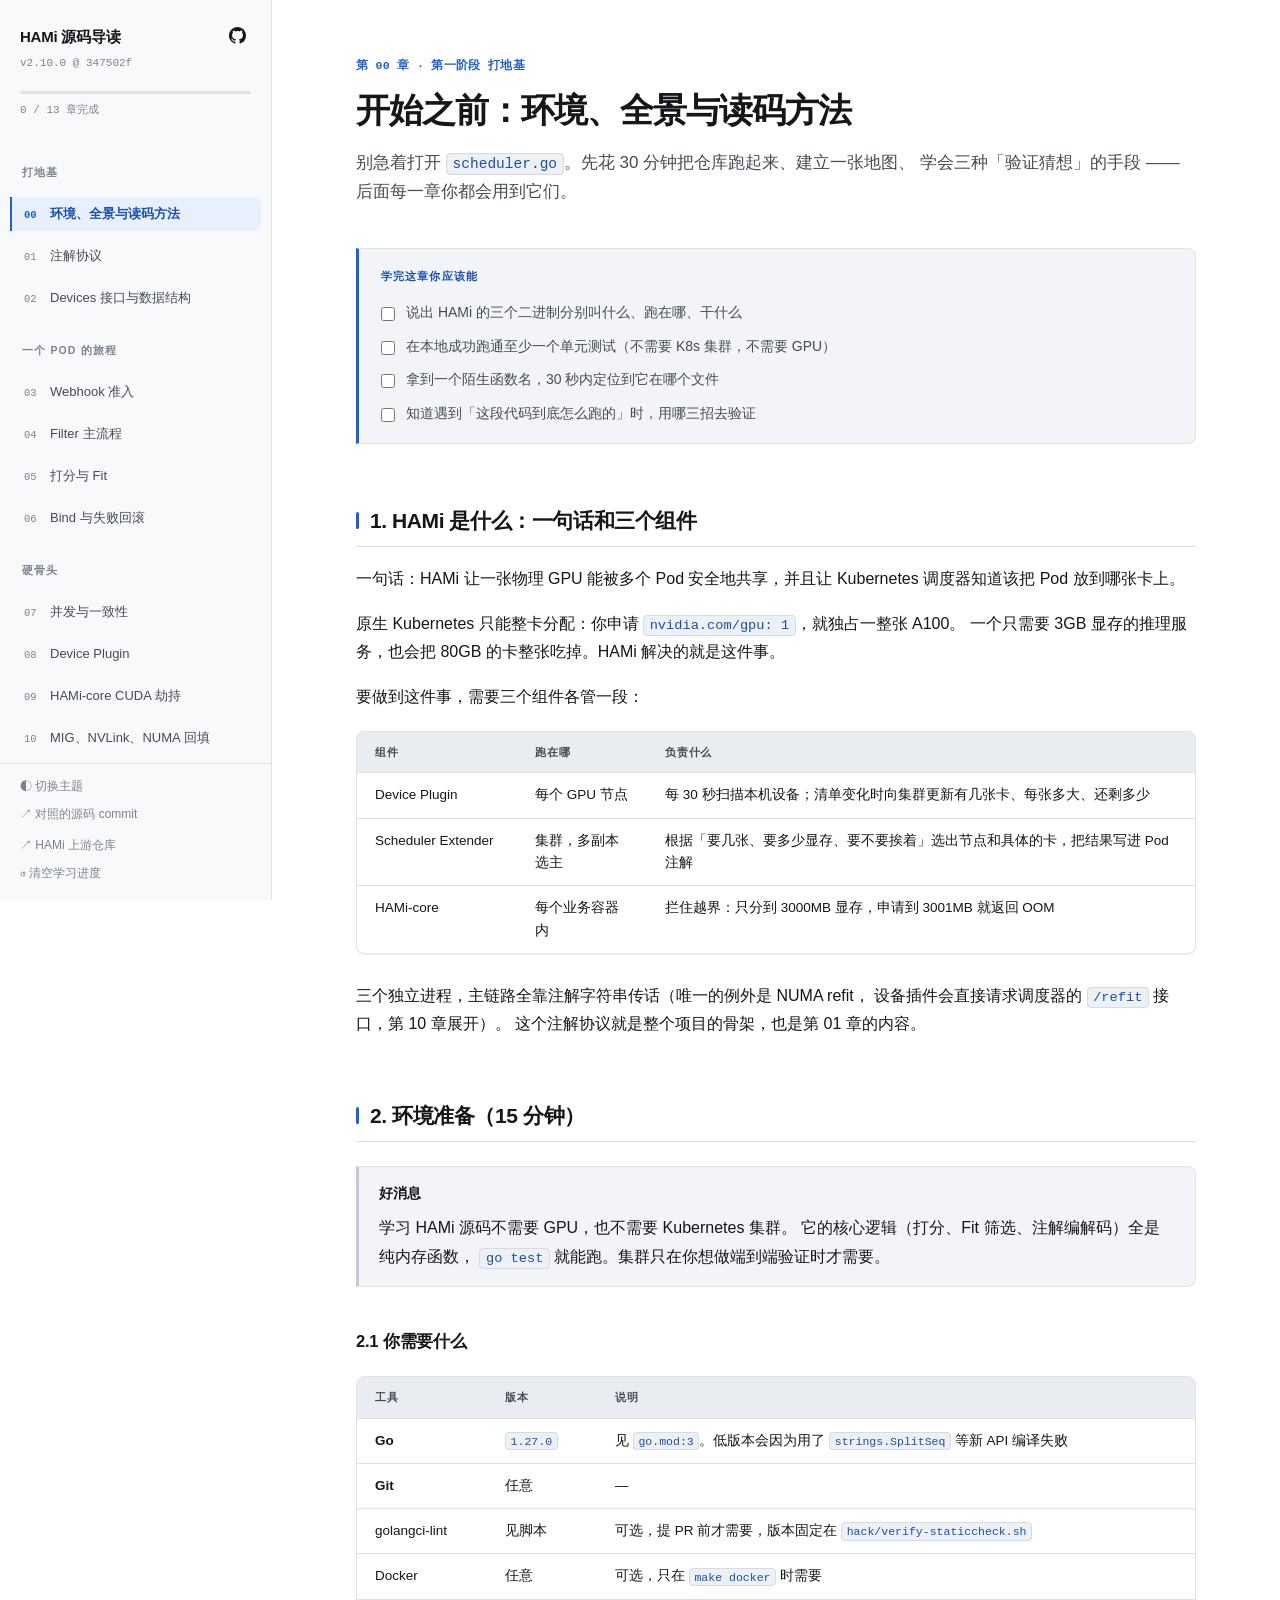
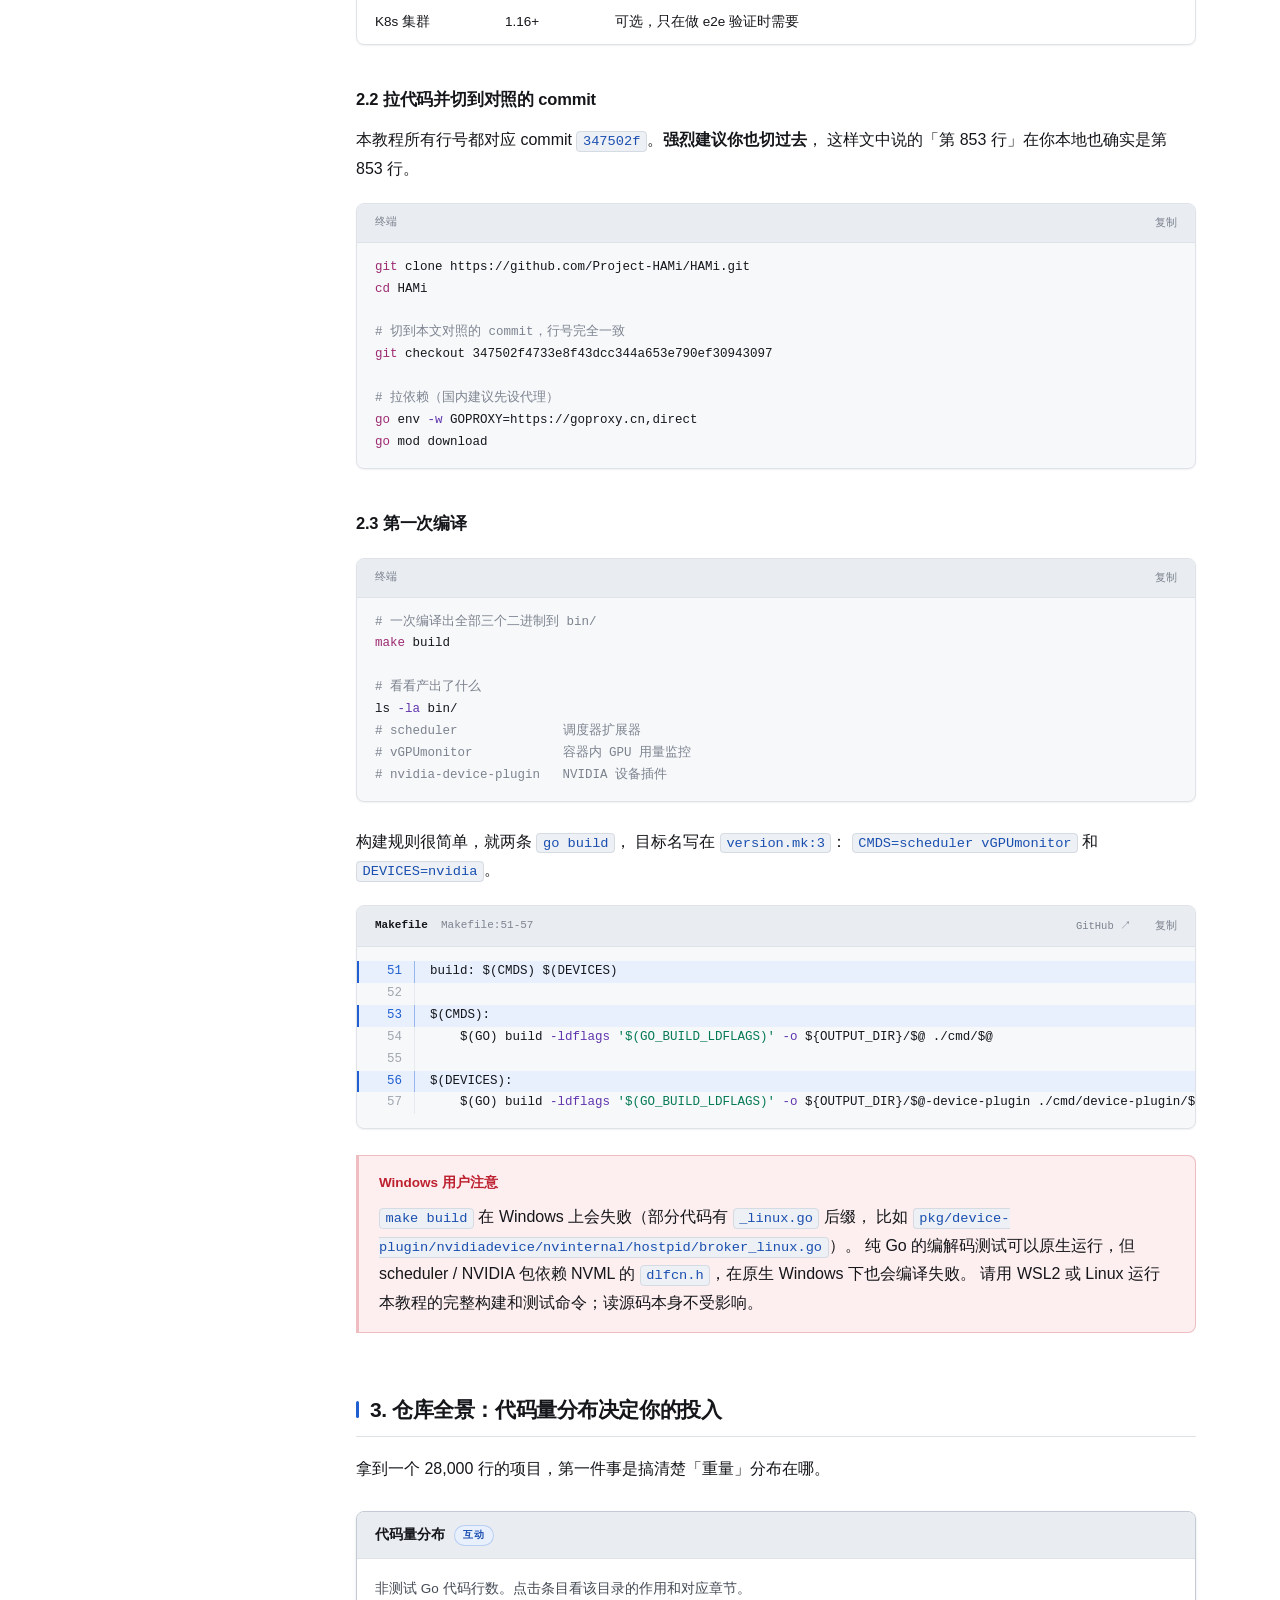
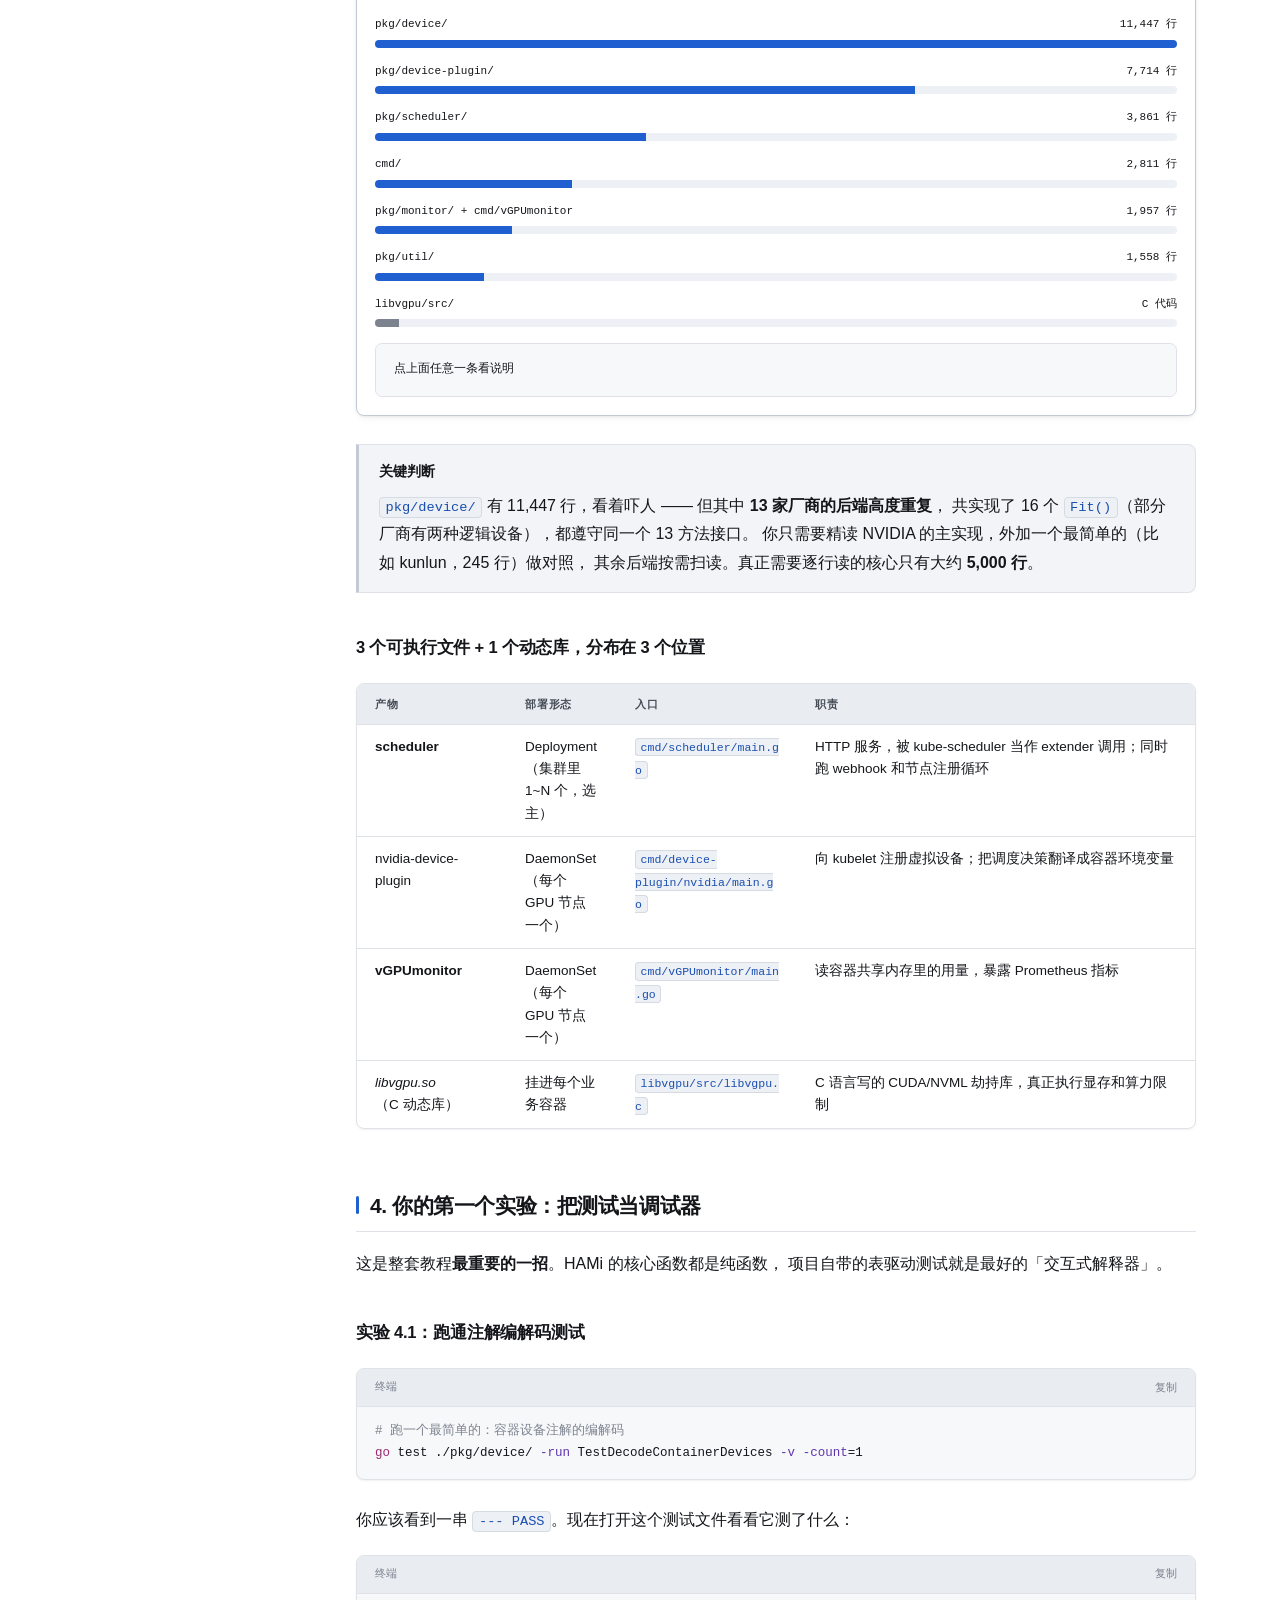
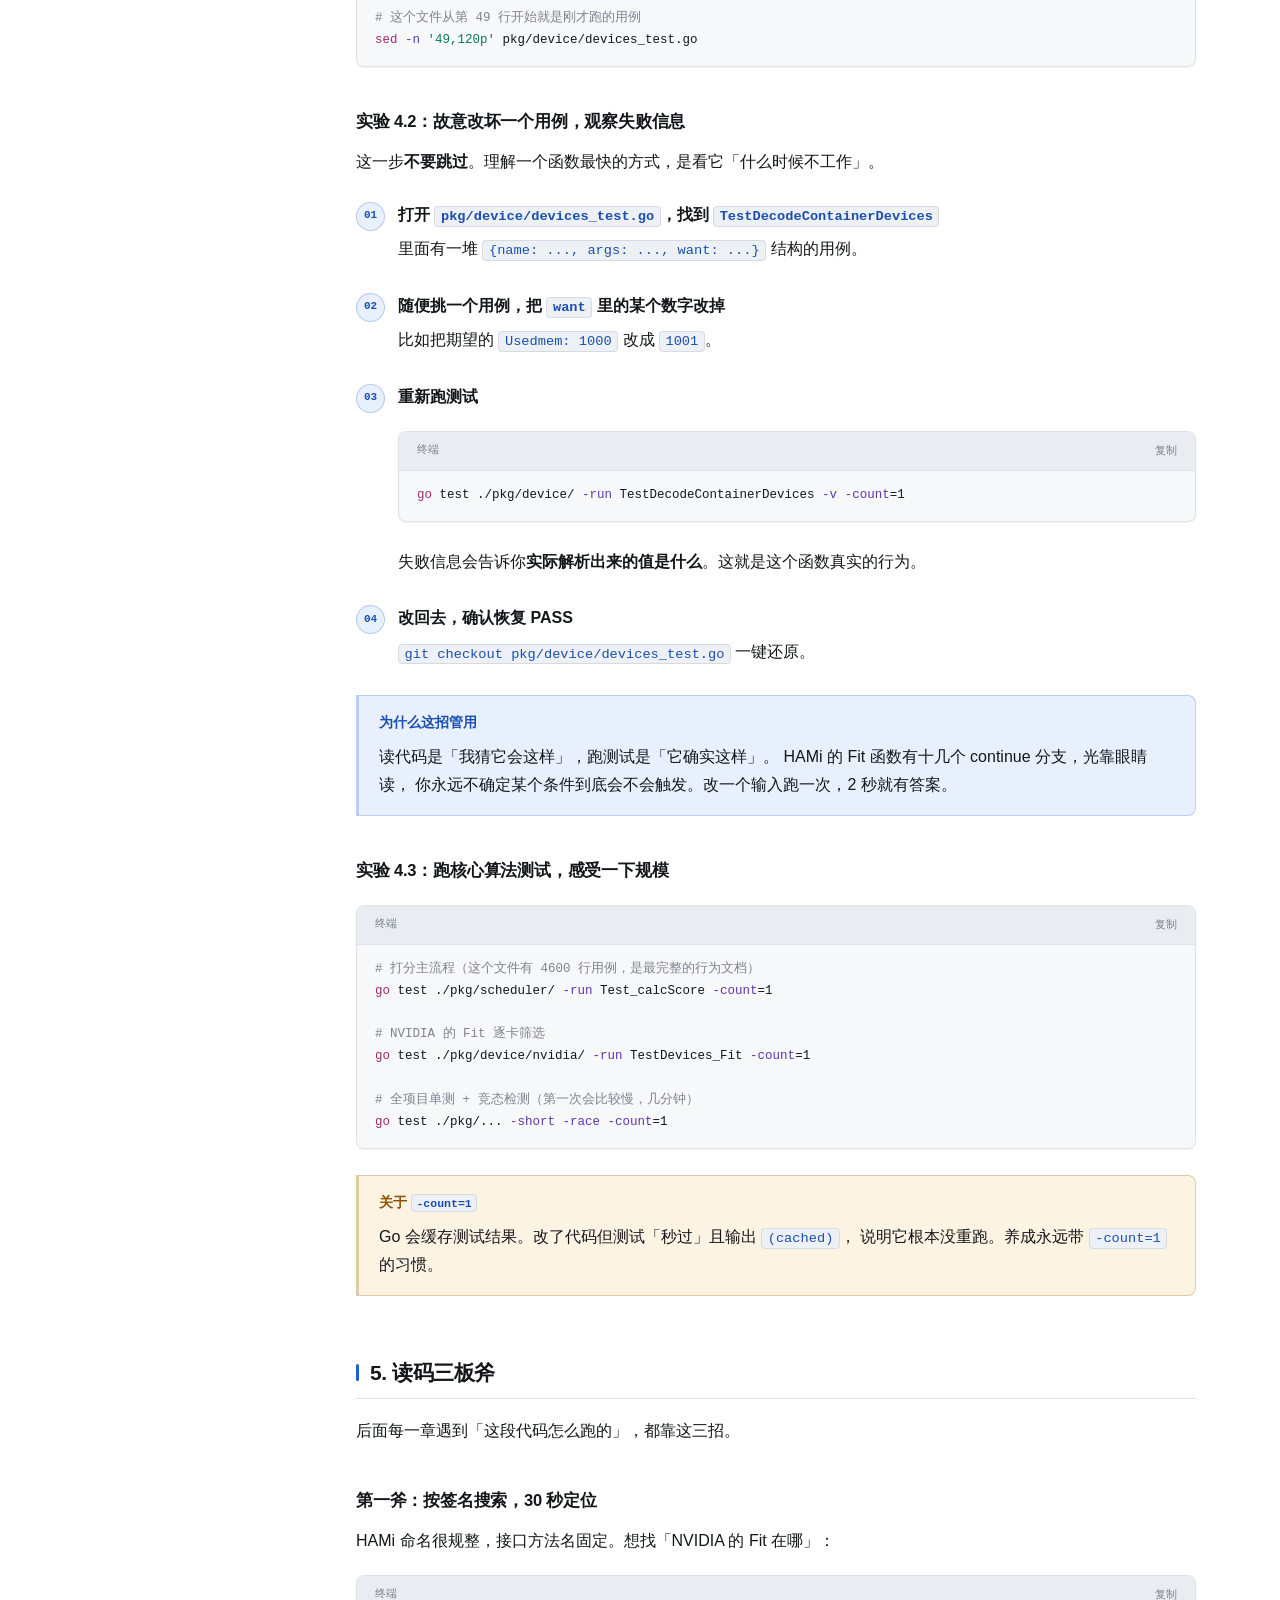
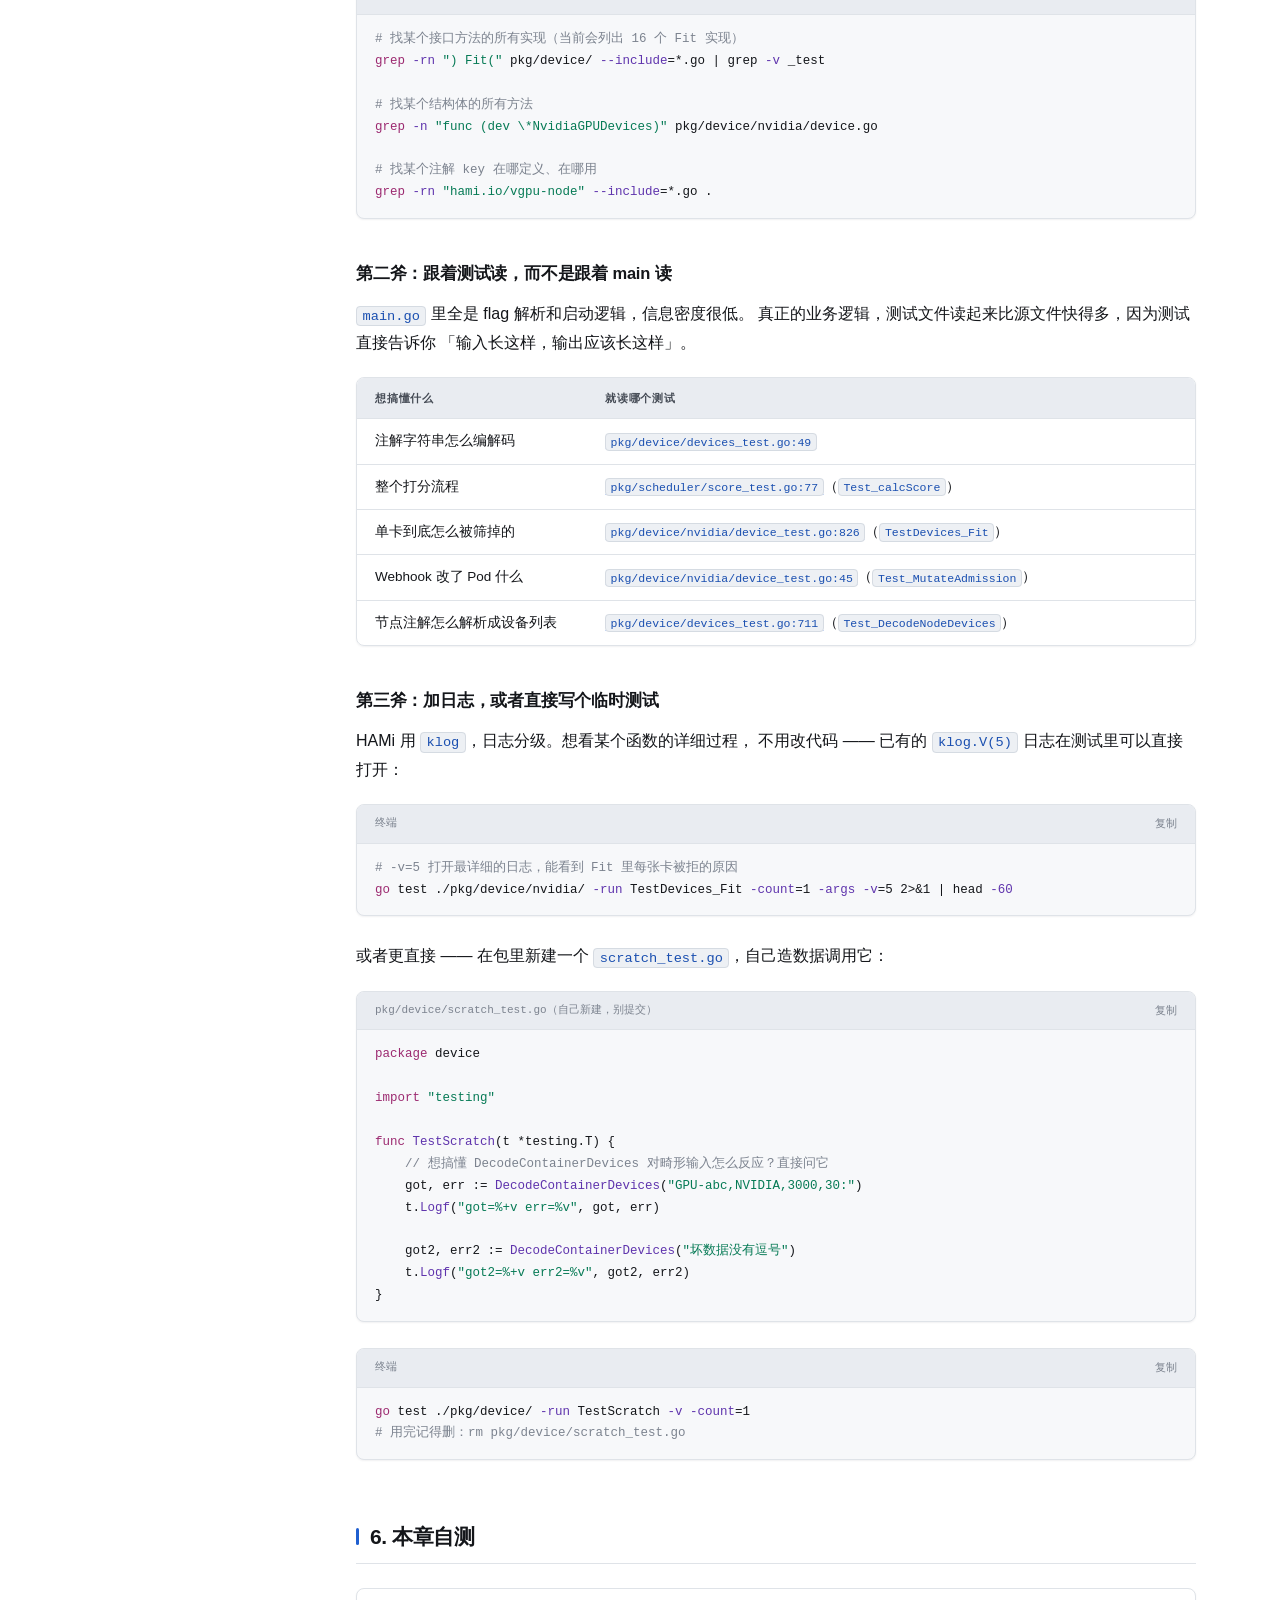
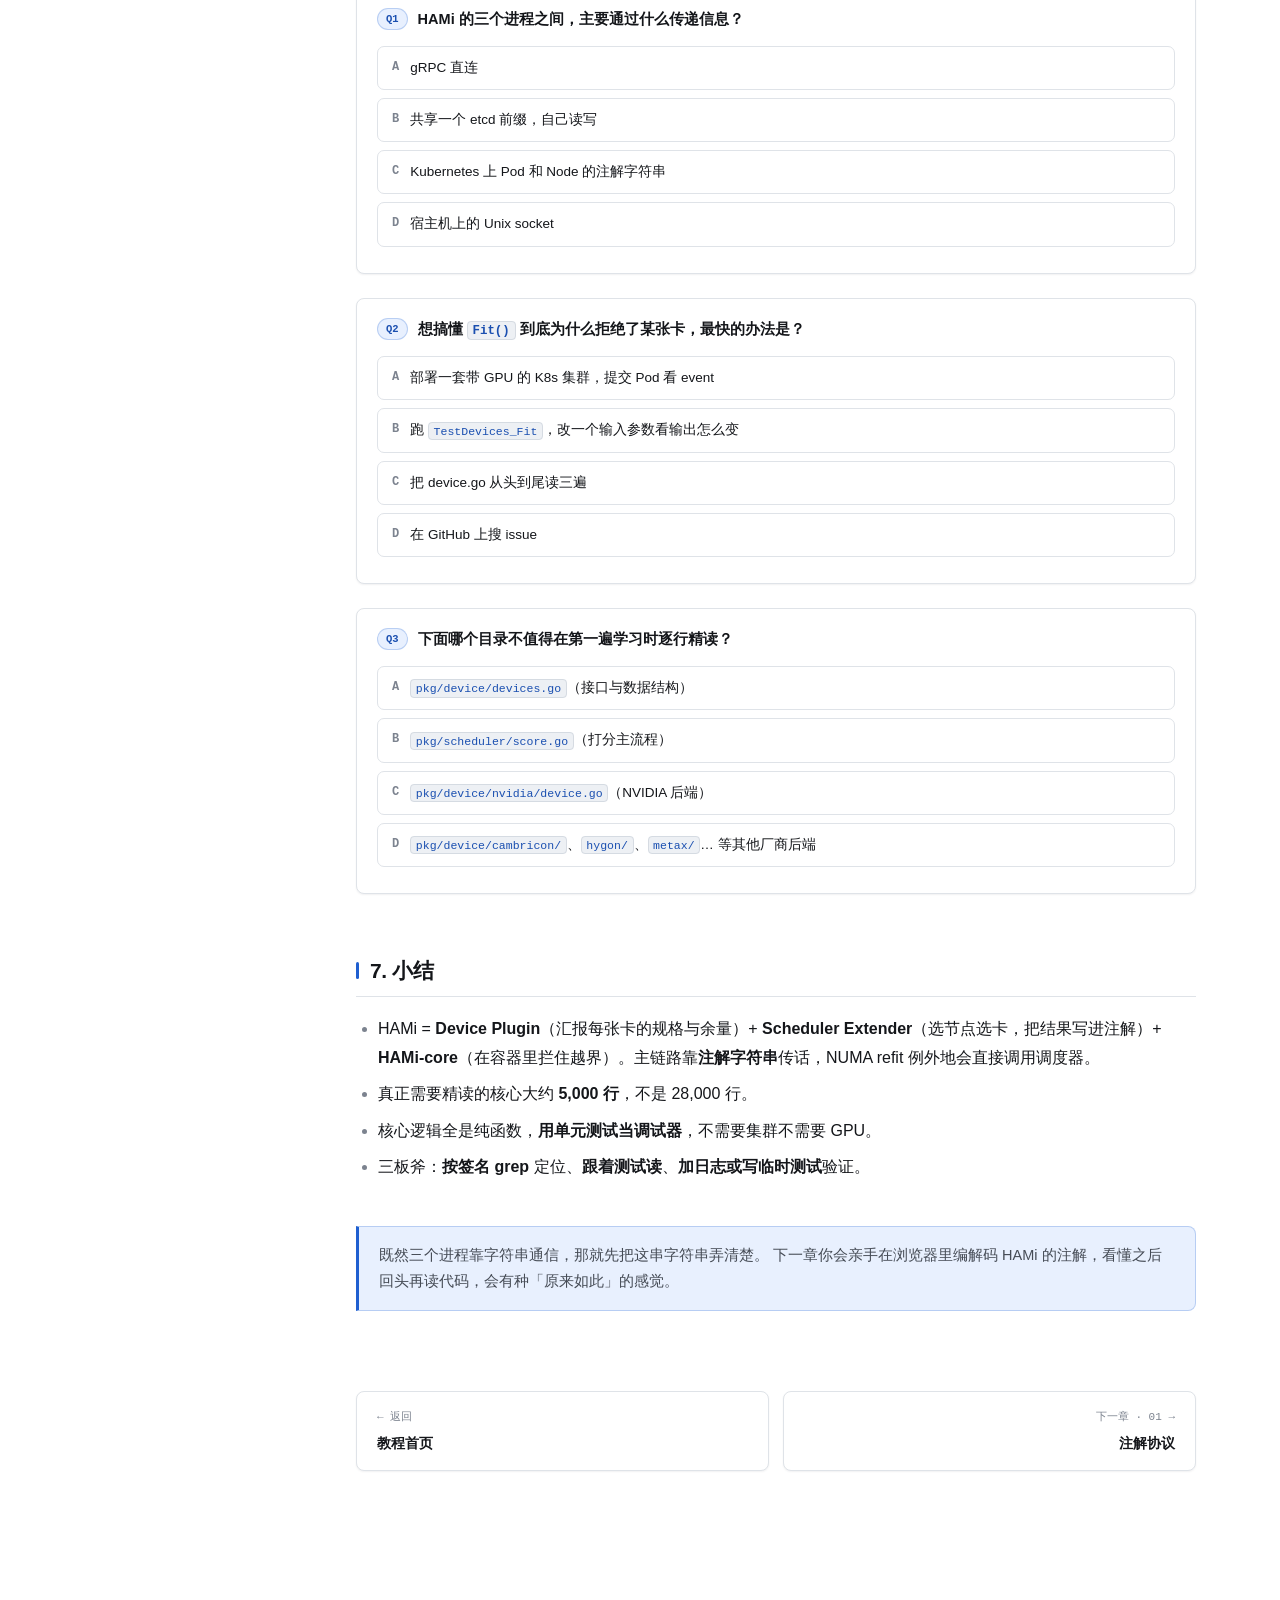
==== commit da081a5e: "fix: improve tutorial wording and rendering" ====
--- a/chapters/00-start.html
+++ b/chapters/00-start.html
@@ -55,10 +55,9 @@
     </div>
 
     <p>
-      这三件事分别由三个独立进程完成，主链路通过 Kubernetes 上的注解
-      （annotation）字符串传话。NUMA refit 是一个例外：设备插件会直接调用调度器的
-      <code>/refit</code> 接口，第 10 章会展开。
-      这就是下一章要讲的注解协议，也是整个项目的骨架。
+      三个独立进程，主链路全靠注解字符串传话（唯一的例外是 NUMA refit，
+      设备插件会直接请求调度器的 <code>/refit</code> 接口，第 10 章展开）。
+      这个注解协议就是整个项目的骨架，也是第 01 章的内容。
     </p>
 
     <h2>2. 环境准备（15 分钟）</h2>
@@ -169,11 +168,11 @@
       </p>
     </div>
 
-    <h3>三个二进制，三个战场</h3>
+    <h3>3 个可执行文件 + 1 个动态库，分布在 3 个位置</h3>
 
     <div class="tbl-wrap">
     <table>
-      <tr><th style="width:150px">二进制</th><th style="width:110px">部署形态</th><th style="width:180px">入口</th><th>职责</th></tr>
+      <tr><th style="width:150px">产物</th><th style="width:110px">部署形态</th><th style="width:180px">入口</th><th>职责</th></tr>
       <tr>
         <td><b>scheduler</b></td>
         <td>Deployment<br>（集群里 1~N 个，选主）</td>
@@ -193,7 +192,7 @@
         <td>读容器共享内存里的用量，暴露 Prometheus 指标</td>
       </tr>
       <tr>
-        <td><i>libvgpu.so</i><br>（不是 Go）</td>
+        <td><i>libvgpu.so</i><br>（C 动态库）</td>
         <td>挂进每个业务容器</td>
         <td><span data-srcref="libvgpu/src/libvgpu.c"></span></td>
         <td>C 语言写的 CUDA/NVML 劫持库，真正执行显存和算力限制</td>
--- a/assets/css/style.css
+++ b/assets/css/style.css
@@ -42,8 +42,9 @@
   --shadow-md:   0 1px 3px rgba(16,20,28,.07), 0 4px 12px -4px rgba(16,20,28,.06);
 
   --mono: ui-monospace, "SF Mono", "Cascadia Code", "JetBrains Mono", Menlo, Consolas, monospace;
-  --sans: -apple-system, BlinkMacSystemFont, "Segoe UI", Inter, "PingFang SC",
-          "Hiragino Sans GB", "Microsoft YaHei", "Noto Sans CJK SC", sans-serif;
+  --sans: -apple-system, BlinkMacSystemFont, "Segoe UI Variable Text", "Segoe UI", Inter,
+          "PingFang SC", "Hiragino Sans GB", "Microsoft YaHei UI", "Microsoft YaHei",
+          "Noto Sans CJK SC", sans-serif;
 
   /* 页面内联样式里用到的旧名字 */
   --fg-soft:     var(--fg-2);
@@ -136,9 +137,8 @@
   background: var(--bg);
   color: var(--fg);
   font-family: var(--sans);
-  font-size: 15.5px;
+  font-size: 16px;
   line-height: 1.78;
-  -webkit-font-smoothing: antialiased;
 }
 
 /* ══ 滚动条 ══ */
@@ -391,6 +391,15 @@
 tr:hover td { background: color-mix(in srgb, var(--accent) 4%, transparent); }
 tr:last-child td { border-bottom: 0; }
 td code, th code { font-size: 12px; }
+
+/* 字段位置（如 [0]）是不可拆分的整体；固定首列宽度，避免被单元格内边距挤成两行。 */
+.field-position-table th:first-child,
+.field-position-table td:first-child {
+  width: 80px;
+  min-width: 80px;
+  white-space: nowrap;
+}
+.field-position-table td:first-child code { overflow-wrap: normal; white-space: nowrap; }
 
 /* ══ 学习目标 ══ */
 .goals {
